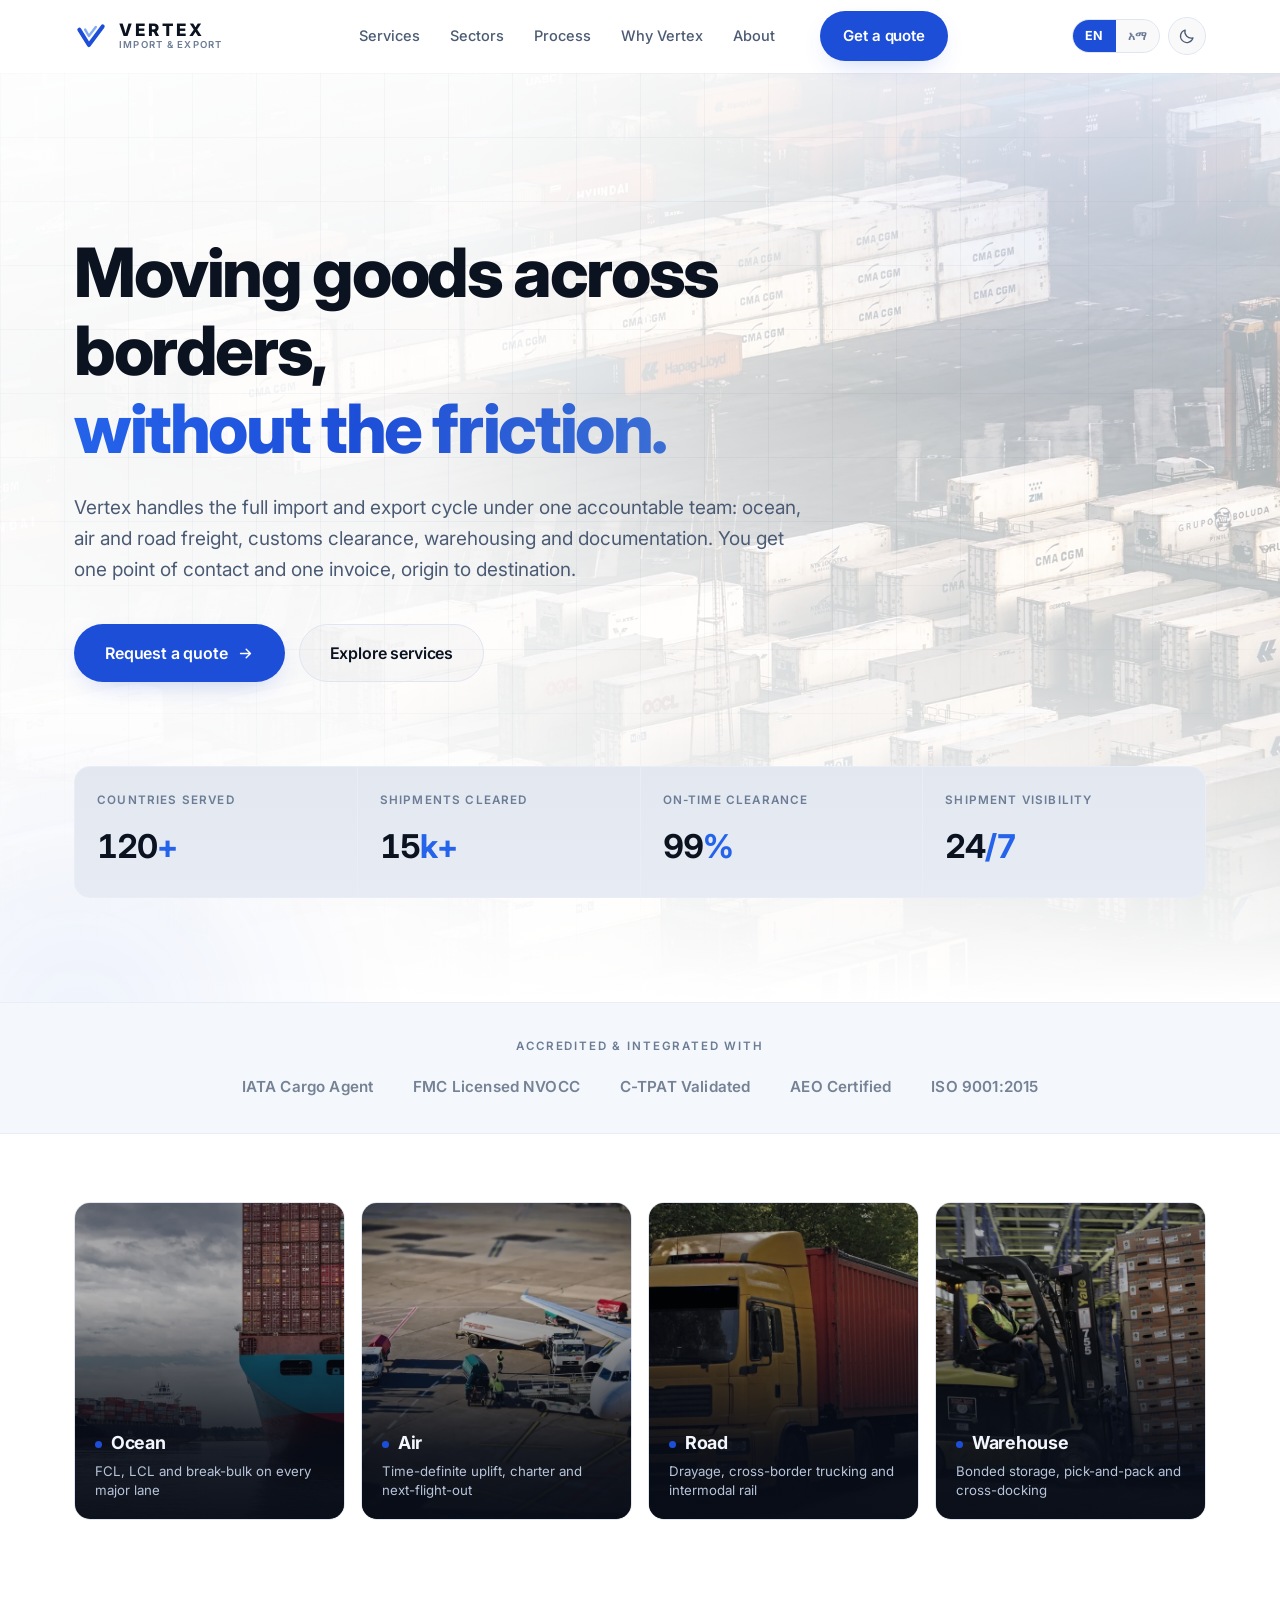
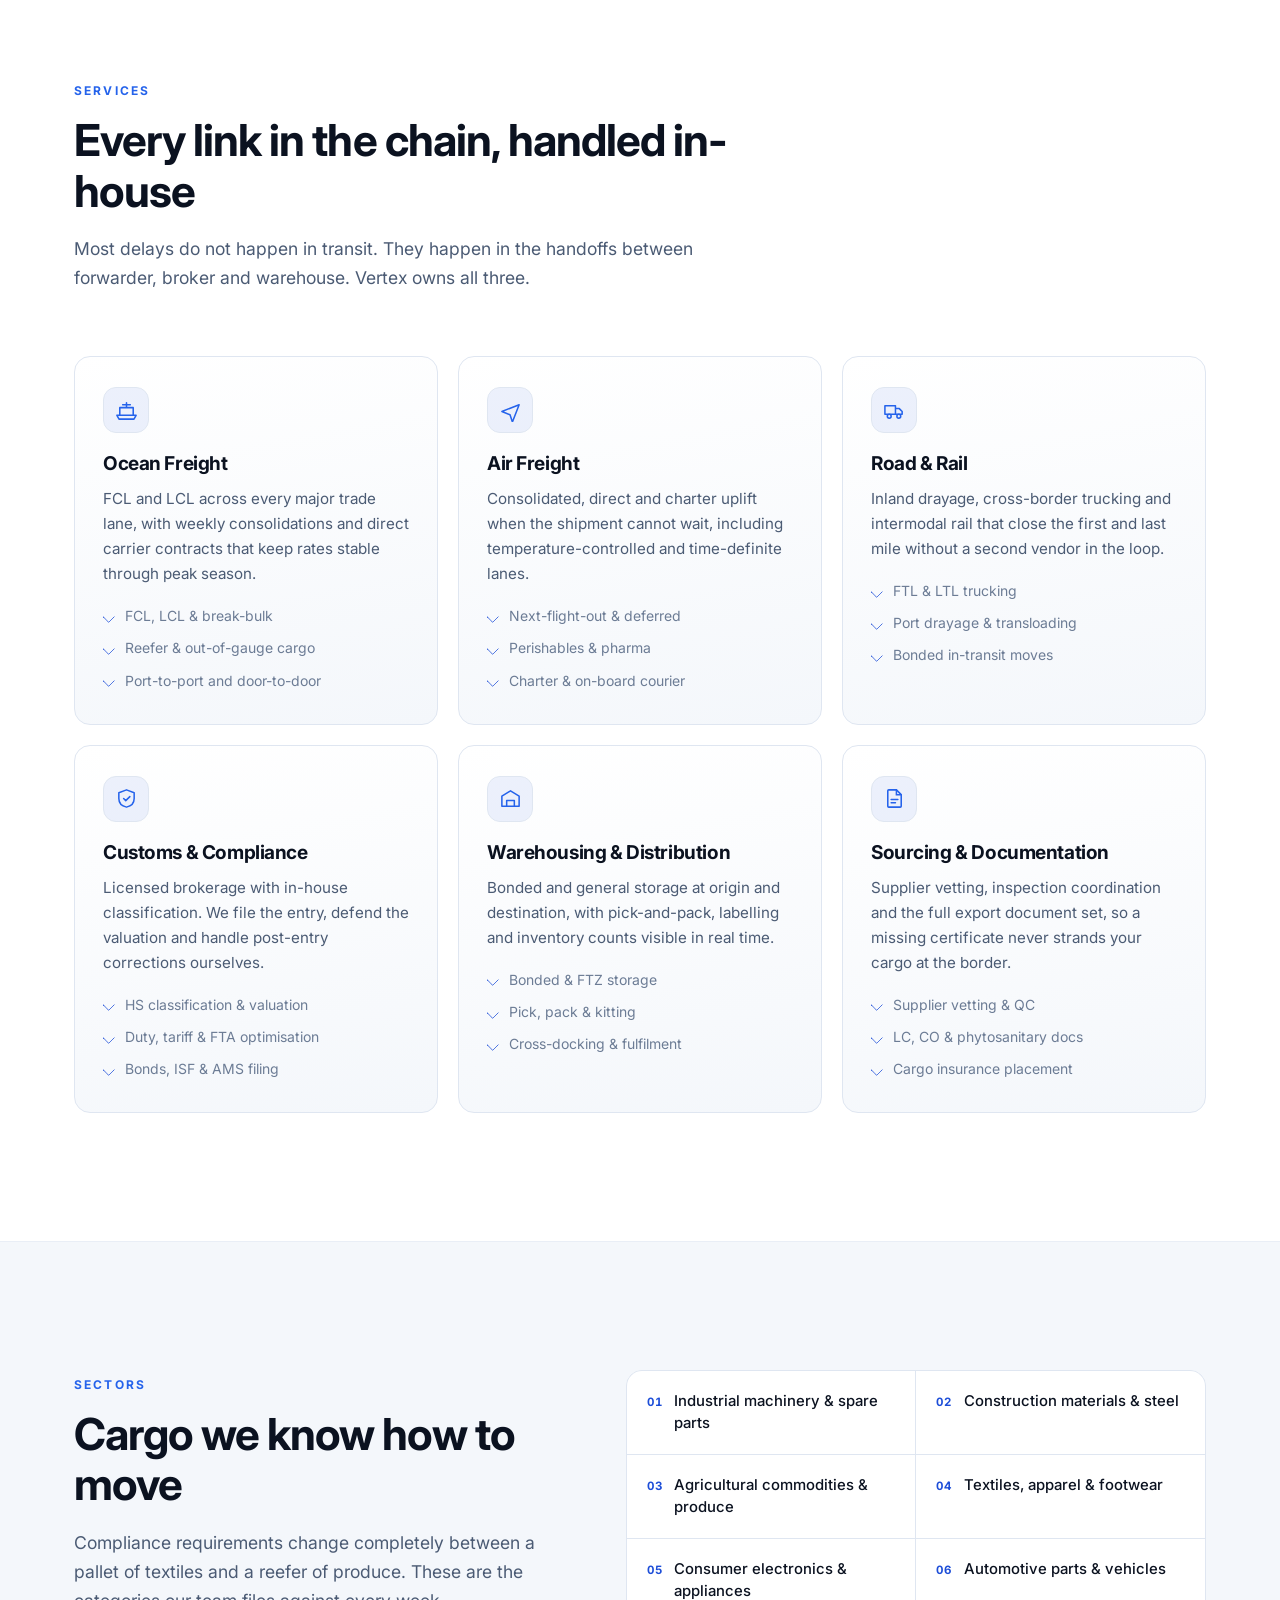
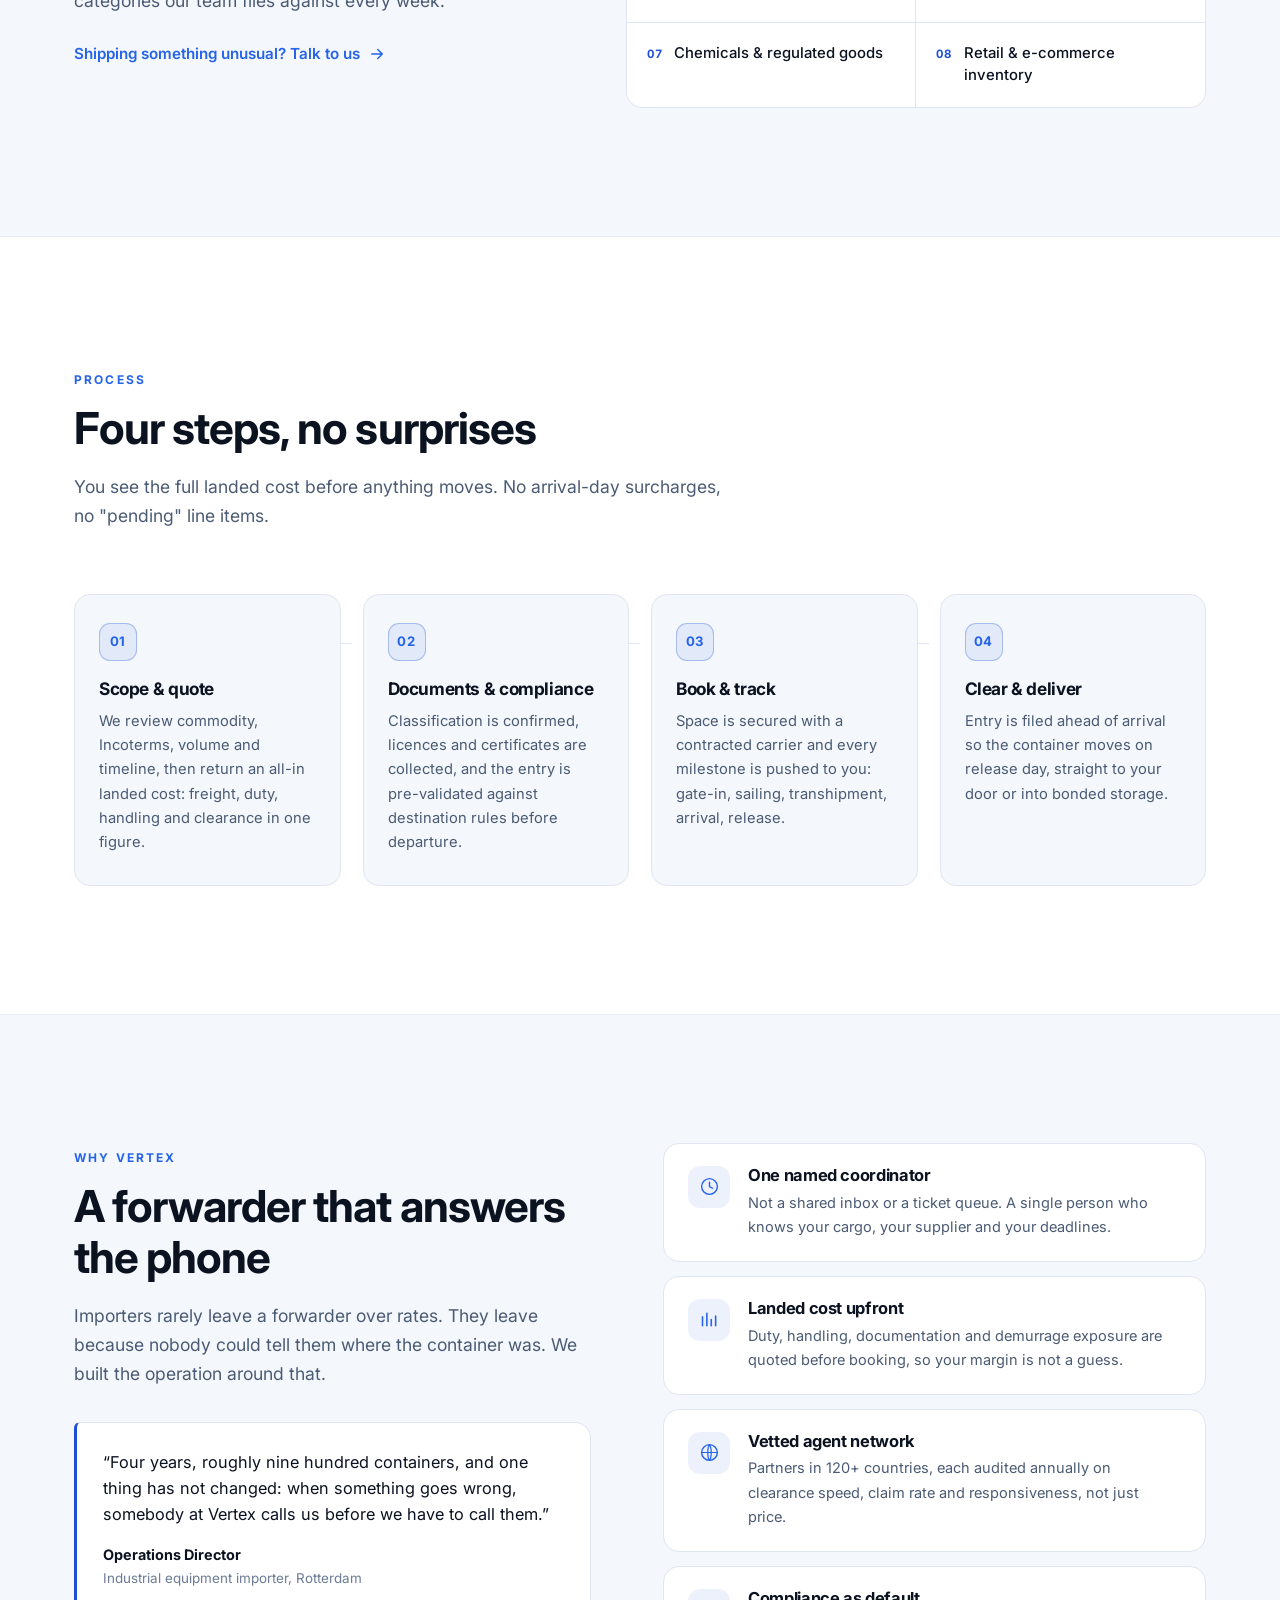
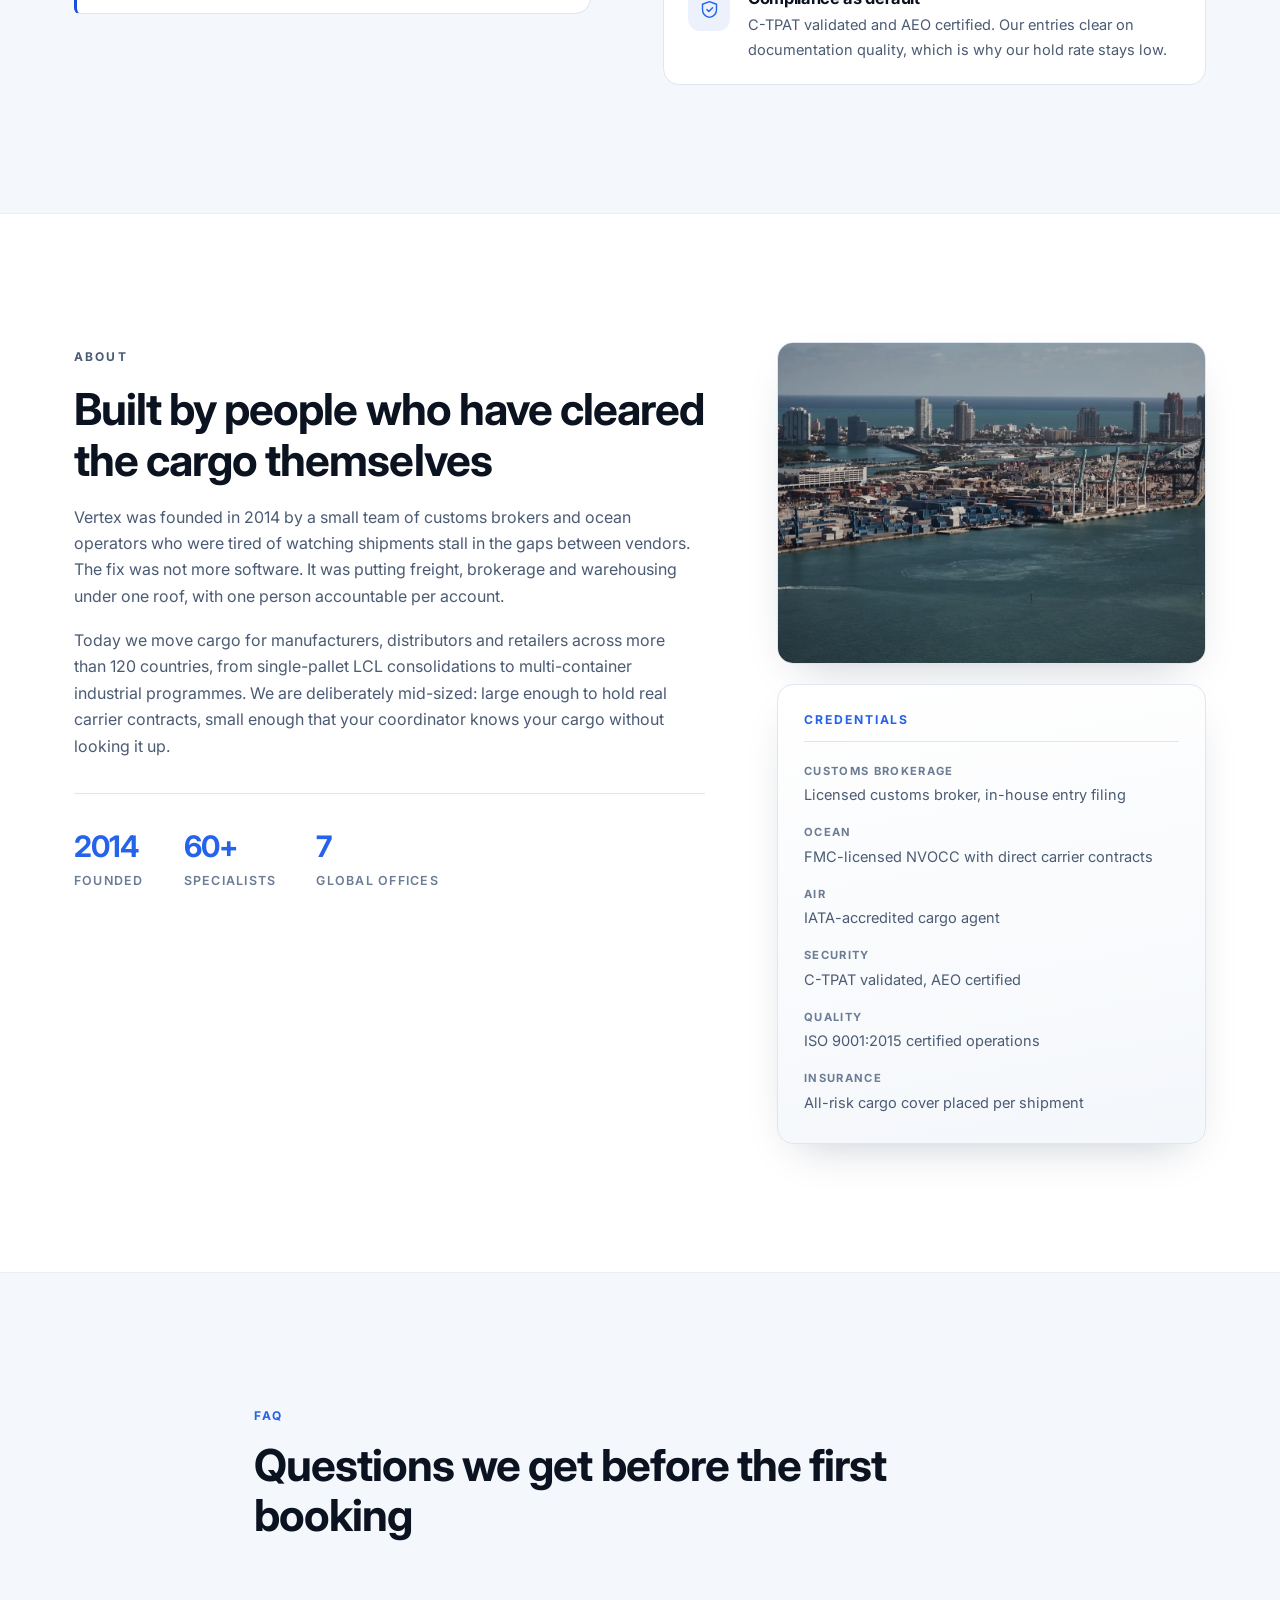
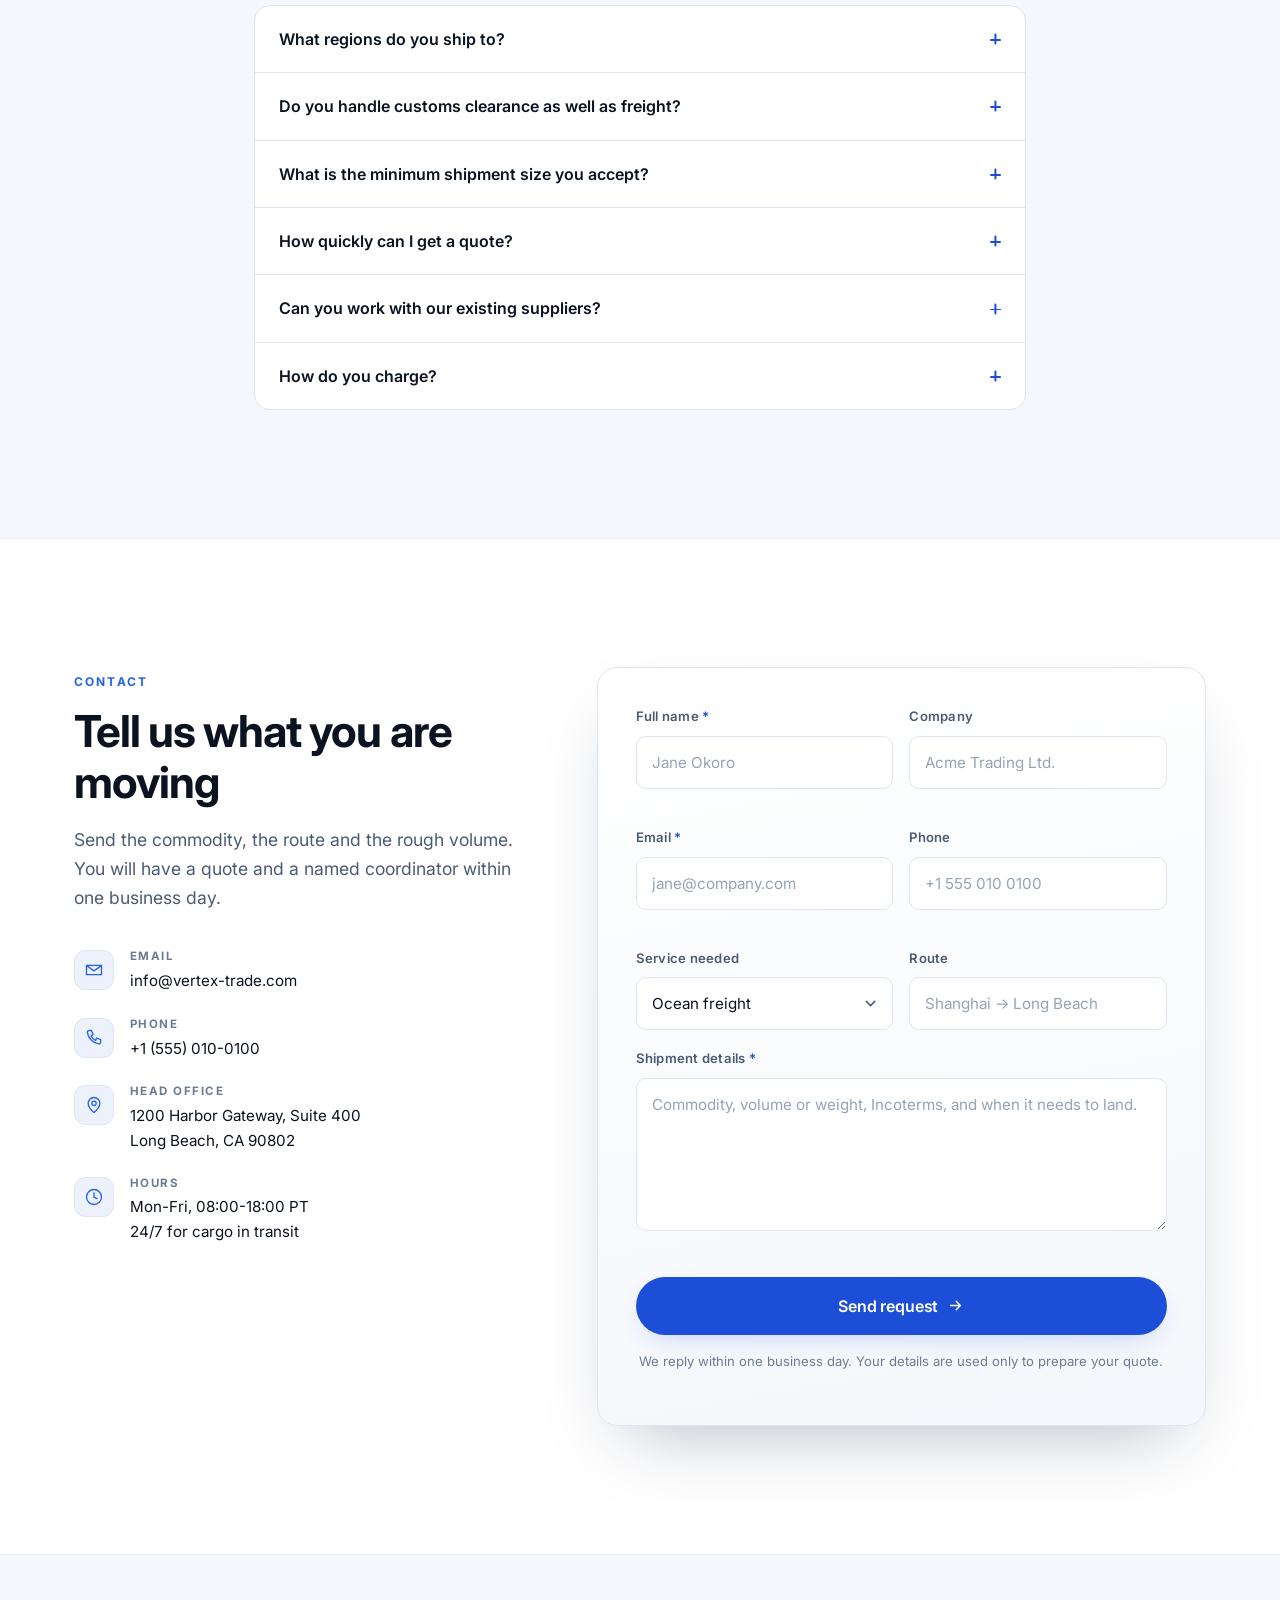
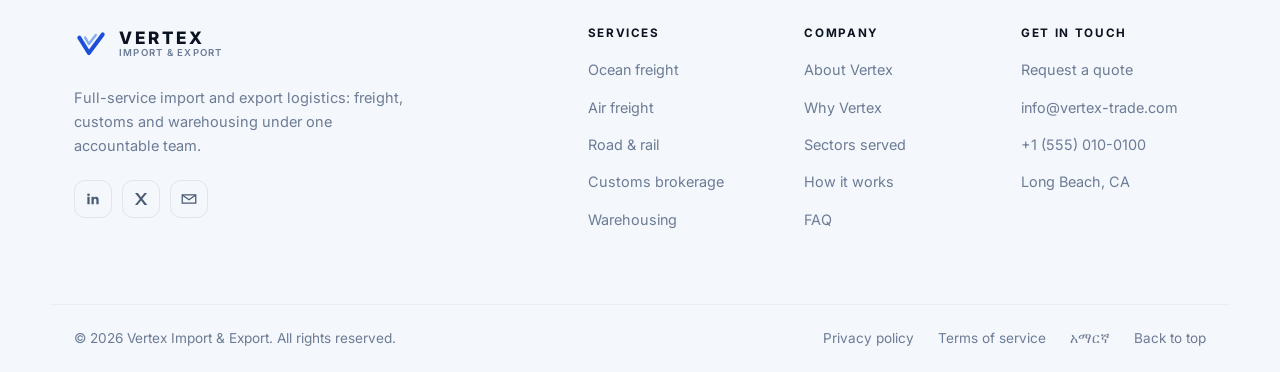
==== index.html @ 6eb00df9 "Vertex Import & Export: bilingual static marketing site Single-page site in English (/) and Amharic " ====
<!doctype html>
<html lang="en">
<head>
<meta charset="utf-8">
<meta name="viewport" content="width=device-width, initial-scale=1">

<title>Vertex Import &amp; Export | Global Freight Forwarding &amp; Customs Brokerage</title>
<meta name="description" content="Vertex is a full-service import and export company handling ocean, air and road freight, customs clearance, warehousing and trade documentation across 120+ countries.">
<meta name="keywords" content="import export company, freight forwarding, customs brokerage, ocean freight, air freight, logistics, supply chain, international shipping">
<meta name="author" content="Vertex Import &amp; Export">
<meta name="robots" content="index, follow">
<meta name="theme-color" content="#ffffff">
<link rel="canonical" href="https://www.vertex-trade.com/">
<link rel="alternate" hreflang="en" href="https://www.vertex-trade.com/">
<link rel="alternate" hreflang="am" href="https://www.vertex-trade.com/am/">
<link rel="alternate" hreflang="x-default" href="https://www.vertex-trade.com/">

<!-- Open Graph -->
<meta property="og:type" content="website">
<meta property="og:site_name" content="Vertex Import &amp; Export">
<meta property="og:title" content="Vertex Import &amp; Export | Global Freight Forwarding &amp; Customs Brokerage">
<meta property="og:description" content="Ocean, air and road freight, customs clearance, warehousing and trade documentation across 120+ countries. One partner, origin to destination.">
<meta property="og:url" content="https://www.vertex-trade.com/">
<meta property="og:image" content="https://www.vertex-trade.com/assets/og-image.jpg">
<meta property="og:image:alt" content="Vertex Import &amp; Export, global trade logistics">
<meta property="og:locale" content="en_US">

<!-- Twitter -->
<meta name="twitter:card" content="summary_large_image">
<meta name="twitter:title" content="Vertex Import &amp; Export | Global Freight Forwarding">
<meta name="twitter:description" content="Ocean, air and road freight, customs clearance, warehousing and trade documentation across 120+ countries.">
<meta name="twitter:image" content="https://www.vertex-trade.com/assets/og-image.jpg">

<link rel="icon" href="assets/favicon.svg" type="image/svg+xml">
<link rel="apple-touch-icon" href="assets/apple-touch-icon.png">
<link rel="mask-icon" href="assets/logo-mark.svg" color="#3b82f6">

<link rel="preconnect" href="https://fonts.googleapis.com">
<link rel="preconnect" href="https://fonts.gstatic.com" crossorigin>
<link href="https://fonts.googleapis.com/css2?family=Inter:wght@400;500;600;700;800&amp;display=swap" rel="stylesheet">
<link rel="stylesheet" href="styles.css">
<link rel="preload" as="image" href="assets/img/hero-port.webp" type="image/webp" fetchpriority="high">

<script type="application/ld+json">
{
  "@context": "https://schema.org",
  "@graph": [
    {
      "@type": "Organization",
      "@id": "https://www.vertex-trade.com/#organization",
      "name": "Vertex Import & Export",
      "alternateName": "Vertex",
      "url": "https://www.vertex-trade.com/",
      "logo": "https://www.vertex-trade.com/assets/logo.png",
      "description": "Full-service import and export company providing ocean, air and road freight forwarding, customs brokerage, warehousing and trade documentation.",
      "foundingDate": "2014",
      "email": "info@vertex-trade.com",
      "telephone": "+1-555-0100",
      "address": {
        "@type": "PostalAddress",
        "streetAddress": "1200 Harbor Gateway, Suite 400",
        "addressLocality": "Long Beach",
        "addressRegion": "CA",
        "postalCode": "90802",
        "addressCountry": "US"
      },
      "areaServed": { "@type": "Place", "name": "Worldwide" },
      "sameAs": [
        "https://www.linkedin.com/company/vertex-trade",
        "https://twitter.com/vertextrade"
      ]
    },
    {
      "@type": "WebSite",
      "@id": "https://www.vertex-trade.com/#website",
      "url": "https://www.vertex-trade.com/",
      "name": "Vertex Import & Export",
      "publisher": { "@id": "https://www.vertex-trade.com/#organization" },
      "inLanguage": "en-US"
    },
    {
      "@type": "Service",
      "serviceType": "Freight Forwarding and Customs Brokerage",
      "provider": { "@id": "https://www.vertex-trade.com/#organization" },
      "areaServed": { "@type": "Place", "name": "Worldwide" },
      "hasOfferCatalog": {
        "@type": "OfferCatalog",
        "name": "Vertex Logistics Services",
        "itemListElement": [
          { "@type": "Offer", "itemOffered": { "@type": "Service", "name": "Ocean Freight (FCL & LCL)" } },
          { "@type": "Offer", "itemOffered": { "@type": "Service", "name": "Air Freight" } },
          { "@type": "Offer", "itemOffered": { "@type": "Service", "name": "Road & Rail Transport" } },
          { "@type": "Offer", "itemOffered": { "@type": "Service", "name": "Customs Brokerage & Compliance" } },
          { "@type": "Offer", "itemOffered": { "@type": "Service", "name": "Warehousing & Distribution" } },
          { "@type": "Offer", "itemOffered": { "@type": "Service", "name": "Sourcing & Trade Documentation" } }
        ]
      }
    },
    {
      "@type": "FAQPage",
      "mainEntity": [
        {
          "@type": "Question",
          "name": "What regions does Vertex ship to?",
          "acceptedAnswer": { "@type": "Answer", "text": "Vertex moves cargo to and from more than 120 countries through a vetted network of carriers, agents and bonded facilities, with the heaviest lane density across Asia-Pacific, North America, Europe and East Africa." }
        },
        {
          "@type": "Question",
          "name": "Do you handle customs clearance as well as freight?",
          "acceptedAnswer": { "@type": "Answer", "text": "Yes. Vertex is a licensed customs broker. Classification, valuation, duty calculation, entry filing and post-entry corrections are handled in-house, so freight and clearance stay with one accountable team." }
        },
        {
          "@type": "Question",
          "name": "What is the minimum shipment size you accept?",
          "acceptedAnswer": { "@type": "Answer", "text": "There is no minimum. We consolidate LCL cargo from a single pallet and scale to multi-container programs and chartered air uplift." }
        },
        {
          "@type": "Question",
          "name": "How quickly can I get a freight quote?",
          "acceptedAnswer": { "@type": "Answer", "text": "Standard lane quotes are returned within one business day. Quotes requiring special handling, hazardous goods or project cargo typically take two to three business days." }
        }
      ]
    }
  ]
}
</script>
<script>
/* Runs before first paint so the saved theme never flashes.
   Light is the default; dark is opt-in. */
(function () {
  var d = document.documentElement;
  d.classList.add('js');
  try {
    var t = localStorage.getItem('vertex-theme');
    if (t === 'dark' || t === 'light') d.setAttribute('data-theme', t);
  } catch (e) {}
})();
</script>
</head>

<body>
<a class="skip-link" href="#main">Skip to content</a>

<!-- ============ HEADER ============ -->
<header class="site-header" id="siteHeader">
  <div class="container header-inner">
    <a class="brand" href="#hero" aria-label="Vertex Import and Export, back to top">
      <svg class="brand-mark" viewBox="0 0 64 64" aria-hidden="true" focusable="false">
        <path class="bm-outer" d="M10 20 L28 49 L54 14" fill="none" stroke-width="7.5" stroke-linecap="round" stroke-linejoin="round"/>
        <path class="bm-inner" d="M21 20 L28 32 L41 15" fill="none" stroke-width="4.6" stroke-linecap="round" stroke-linejoin="round"/>
      </svg>
      <span class="brand-text">
        <strong>VERTEX</strong>
        <em>Import &amp; Export</em>
      </span>
    </a>

    <nav class="nav" id="primaryNav" aria-label="Primary">
      <ul class="nav-list">
        <li><a href="#services">Services</a></li>
        <li><a href="#sectors">Sectors</a></li>
        <li><a href="#process">Process</a></li>
        <li><a href="#why">Why Vertex</a></li>
        <li><a href="#about">About</a></li>
      </ul>
      <a class="btn btn-primary nav-cta" href="#contact">Get a quote</a>
    </nav>

    <div class="head-tools">
      <div class="lang-switch" role="group" aria-label="Language">
        <a href="index.html" aria-current="true" hreflang="en" lang="en">EN</a>
        <a href="am/index.html" class="am" hreflang="am" lang="am">አማ</a>
      </div>

      <button class="theme-toggle" id="themeToggle" type="button"
              aria-label="Switch to dark theme" aria-pressed="false" title="Switch to dark theme"
              data-label-template="Switch to {theme} theme" data-dark="dark" data-light="light">
        <svg class="i-moon" viewBox="0 0 24 24" aria-hidden="true">
          <path d="M20 14.5A8.5 8.5 0 0 1 9.5 4a8.5 8.5 0 1 0 10.5 10.5Z"
                fill="none" stroke="currentColor" stroke-width="1.7" stroke-linejoin="round"/>
        </svg>
        <svg class="i-sun" viewBox="0 0 24 24" aria-hidden="true">
          <circle cx="12" cy="12" r="4.2" fill="none" stroke="currentColor" stroke-width="1.7"/>
          <path d="M12 2.6v2.2M12 19.2v2.2M21.4 12h-2.2M4.8 12H2.6M18.6 5.4 17 7M7 17l-1.6 1.6M18.6 18.6 17 17M7 7 5.4 5.4"
                fill="none" stroke="currentColor" stroke-width="1.7" stroke-linecap="round"/>
        </svg>
      </button>

      <button class="nav-toggle" id="navToggle" type="button"
              aria-label="Open menu" aria-expanded="false" aria-controls="primaryNav">
        <span></span><span></span><span></span>
      </button>
    </div>
  </div>
  <div class="scroll-progress" id="scrollProgress" aria-hidden="true"></div>
</header>

<main id="main">

  <!-- ============ HERO ============ -->
  <section class="hero" id="hero">
    <div class="hero-bg" aria-hidden="true">
      <picture class="hero-photo">
        <source type="image/webp"
                srcset="assets/img/hero-port-1200.webp 1200w, assets/img/hero-port.webp 2400w"
                sizes="100vw">
        <img src="assets/img/hero-port.jpg"
             srcset="assets/img/hero-port-1200.jpg 1200w, assets/img/hero-port.jpg 2400w"
             sizes="100vw" alt="" width="2400" height="1200"
             fetchpriority="high" decoding="async">
      </picture>
      <span class="hero-scrim"></span>
      <span class="orb orb-1"></span>
      <span class="orb orb-2"></span>
      <span class="grid-lines"></span>
    </div>

    <div class="container hero-inner">
      <h1 class="hero-title reveal">
        Moving goods across borders,<br>
        <span class="grad">without the friction.</span>
      </h1>

      <p class="hero-sub reveal">
        Vertex handles the full import and export cycle under one accountable team:
        ocean, air and road freight, customs clearance, warehousing and documentation.
        You get one point of contact and one invoice, origin to destination.
      </p>

      <div class="hero-actions reveal">
        <a class="btn btn-primary btn-lg" href="#contact">
          Request a quote
          <svg viewBox="0 0 24 24" aria-hidden="true" class="btn-icon"><path d="M5 12h13M13 6l6 6-6 6" fill="none" stroke="currentColor" stroke-width="2" stroke-linecap="round" stroke-linejoin="round"/></svg>
        </a>
        <a class="btn btn-ghost btn-lg" href="#services">Explore services</a>
      </div>

      <dl class="stats reveal">
        <div class="stat">
          <dt>Countries served</dt>
          <dd><span class="counter" data-to="120">0</span><span class="unit">+</span></dd>
        </div>
        <div class="stat">
          <dt>Shipments cleared</dt>
          <dd><span class="counter" data-to="15">0</span><span class="unit">k+</span></dd>
        </div>
        <div class="stat">
          <dt>On-time clearance</dt>
          <dd><span class="counter" data-to="99">0</span><span class="unit">%</span></dd>
        </div>
        <div class="stat">
          <dt>Shipment visibility</dt>
          <dd><span class="counter" data-to="24">0</span><span class="unit">/7</span></dd>
        </div>
      </dl>
    </div>
  </section>

  <!-- ============ LOGO / TRUST STRIP ============ -->
  <section class="trust" aria-label="Partners and accreditations">
    <div class="container">
      <p class="trust-label reveal">Accredited &amp; integrated with</p>
      <ul class="trust-list reveal">
        <li>IATA Cargo Agent</li>
        <li>FMC Licensed NVOCC</li>
        <li>C-TPAT Validated</li>
        <li>AEO Certified</li>
        <li>ISO 9001:2015</li>
      </ul>
    </div>
  </section>

  <!-- ============ MODE BAND ============ -->
  <section class="modes" aria-label="How Vertex moves cargo">
    <div class="container">
      <ul class="mode-grid">
        <li class="mode reveal">
          <picture>
            <source type="image/webp" srcset="assets/img/mode-ocean.webp">
            <img src="assets/img/mode-ocean.jpg" width="900" height="680" loading="lazy" decoding="async"
                 alt="A loaded container ship approaching a port terminal">
          </picture>
          <div class="mode-body">
            <p class="mode-label">Ocean</p>
            <p class="mode-note">FCL, LCL and break-bulk on every major lane</p>
          </div>
        </li>
        <li class="mode reveal">
          <picture>
            <source type="image/webp" srcset="assets/img/mode-air.webp">
            <img src="assets/img/mode-air.jpg" width="900" height="680" loading="lazy" decoding="async"
                 alt="Ground crew loading freight onto an aircraft on the apron">
          </picture>
          <div class="mode-body">
            <p class="mode-label">Air</p>
            <p class="mode-note">Time-definite uplift, charter and next-flight-out</p>
          </div>
        </li>
        <li class="mode reveal">
          <picture>
            <source type="image/webp" srcset="assets/img/mode-road.webp">
            <img src="assets/img/mode-road.jpg" width="900" height="680" loading="lazy" decoding="async"
                 alt="A haulage truck pulling a container trailer on the road">
          </picture>
          <div class="mode-body">
            <p class="mode-label">Road</p>
            <p class="mode-note">Drayage, cross-border trucking and intermodal rail</p>
          </div>
        </li>
        <li class="mode reveal">
          <picture>
            <source type="image/webp" srcset="assets/img/mode-warehouse.webp">
            <img src="assets/img/mode-warehouse.jpg" width="900" height="680" loading="lazy" decoding="async"
                 alt="A forklift moving palletised goods inside a distribution warehouse">
          </picture>
          <div class="mode-body">
            <p class="mode-label">Warehouse</p>
            <p class="mode-note">Bonded storage, pick-and-pack and cross-docking</p>
          </div>
        </li>
      </ul>
    </div>
  </section>

  <!-- ============ SERVICES ============ -->
  <section class="section" id="services">
    <div class="container">
      <header class="section-head reveal">
        <p class="section-tag">Services</p>
        <h2 class="section-title">Every link in the chain, handled in-house</h2>
        <p class="section-lead">
          Most delays do not happen in transit. They happen in the handoffs between
          forwarder, broker and warehouse. Vertex owns all three.
        </p>
      </header>

      <div class="cards">
        <article class="card reveal">
          <span class="card-icon" aria-hidden="true">
            <svg viewBox="0 0 24 24"><path d="M2 17h20l-2.2 4H4.2L2 17Z" fill="none" stroke="currentColor" stroke-width="1.6" stroke-linejoin="round"/><path d="M5 17V9h14v8M12 9V4M8 6h8" fill="none" stroke="currentColor" stroke-width="1.6" stroke-linecap="round" stroke-linejoin="round"/></svg>
          </span>
          <h3>Ocean Freight</h3>
          <p>
            FCL and LCL across every major trade lane, with weekly consolidations
            and direct carrier contracts that keep rates stable through peak season.
          </p>
          <ul class="card-list">
            <li>FCL, LCL &amp; break-bulk</li>
            <li>Reefer &amp; out-of-gauge cargo</li>
            <li>Port-to-port and door-to-door</li>
          </ul>
        </article>

        <article class="card reveal">
          <span class="card-icon" aria-hidden="true">
            <svg viewBox="0 0 24 24"><path d="M3 13l18-7-7 18-2.5-7.5L3 13Z" fill="none" stroke="currentColor" stroke-width="1.6" stroke-linecap="round" stroke-linejoin="round"/></svg>
          </span>
          <h3>Air Freight</h3>
          <p>
            Consolidated, direct and charter uplift when the shipment cannot wait,
            including temperature-controlled and time-definite lanes.
          </p>
          <ul class="card-list">
            <li>Next-flight-out &amp; deferred</li>
            <li>Perishables &amp; pharma</li>
            <li>Charter &amp; on-board courier</li>
          </ul>
        </article>

        <article class="card reveal">
          <span class="card-icon" aria-hidden="true">
            <svg viewBox="0 0 24 24"><path d="M2 16V7h11v9M13 10h4l3 3v3M2 16h18" fill="none" stroke="currentColor" stroke-width="1.6" stroke-linecap="round" stroke-linejoin="round"/><circle cx="6.5" cy="18" r="2" fill="none" stroke="currentColor" stroke-width="1.6"/><circle cx="16.5" cy="18" r="2" fill="none" stroke="currentColor" stroke-width="1.6"/></svg>
          </span>
          <h3>Road &amp; Rail</h3>
          <p>
            Inland drayage, cross-border trucking and intermodal rail that close the
            first and last mile without a second vendor in the loop.
          </p>
          <ul class="card-list">
            <li>FTL &amp; LTL trucking</li>
            <li>Port drayage &amp; transloading</li>
            <li>Bonded in-transit moves</li>
          </ul>
        </article>

        <article class="card reveal">
          <span class="card-icon" aria-hidden="true">
            <svg viewBox="0 0 24 24"><path d="M12 3l8 3v6c0 5-3.4 8-8 9-4.6-1-8-4-8-9V6l8-3Z" fill="none" stroke="currentColor" stroke-width="1.6" stroke-linejoin="round"/><path d="M9 12l2.2 2.2L15.5 10" fill="none" stroke="currentColor" stroke-width="1.6" stroke-linecap="round" stroke-linejoin="round"/></svg>
          </span>
          <h3>Customs &amp; Compliance</h3>
          <p>
            Licensed brokerage with in-house classification. We file the entry, defend
            the valuation and handle post-entry corrections ourselves.
          </p>
          <ul class="card-list">
            <li>HS classification &amp; valuation</li>
            <li>Duty, tariff &amp; FTA optimisation</li>
            <li>Bonds, ISF &amp; AMS filing</li>
          </ul>
        </article>

        <article class="card reveal">
          <span class="card-icon" aria-hidden="true">
            <svg viewBox="0 0 24 24"><path d="M3 9.5 12 4l9 5.5V20H3V9.5Z" fill="none" stroke="currentColor" stroke-width="1.6" stroke-linejoin="round"/><path d="M8 20v-6h8v6M8 14h8" fill="none" stroke="currentColor" stroke-width="1.6" stroke-linecap="round" stroke-linejoin="round"/></svg>
          </span>
          <h3>Warehousing &amp; Distribution</h3>
          <p>
            Bonded and general storage at origin and destination, with pick-and-pack,
            labelling and inventory counts visible in real time.
          </p>
          <ul class="card-list">
            <li>Bonded &amp; FTZ storage</li>
            <li>Pick, pack &amp; kitting</li>
            <li>Cross-docking &amp; fulfilment</li>
          </ul>
        </article>

        <article class="card reveal">
          <span class="card-icon" aria-hidden="true">
            <svg viewBox="0 0 24 24"><path d="M14 3H6a1 1 0 0 0-1 1v16a1 1 0 0 0 1 1h12a1 1 0 0 0 1-1V8l-5-5Z" fill="none" stroke="currentColor" stroke-width="1.6" stroke-linejoin="round"/><path d="M14 3v5h5M8.5 13h7M8.5 16.5h4.5" fill="none" stroke="currentColor" stroke-width="1.6" stroke-linecap="round"/></svg>
          </span>
          <h3>Sourcing &amp; Documentation</h3>
          <p>
            Supplier vetting, inspection coordination and the full export document
            set, so a missing certificate never strands your cargo at the border.
          </p>
          <ul class="card-list">
            <li>Supplier vetting &amp; QC</li>
            <li>LC, CO &amp; phytosanitary docs</li>
            <li>Cargo insurance placement</li>
          </ul>
        </article>
      </div>
    </div>
  </section>

  <!-- ============ SECTORS ============ -->
  <section class="section section-alt" id="sectors">
    <div class="container sectors-grid">
      <div class="sectors-copy reveal">
        <p class="section-tag">Sectors</p>
        <h2 class="section-title">Cargo we know how to move</h2>
        <p class="section-lead">
          Compliance requirements change completely between a pallet of textiles and a
          reefer of produce. These are the categories our team files against every week.
        </p>
        <a class="link-arrow" href="#contact">
          Shipping something unusual? Talk to us
          <svg viewBox="0 0 24 24" aria-hidden="true"><path d="M5 12h13M13 6l6 6-6 6" fill="none" stroke="currentColor" stroke-width="2" stroke-linecap="round" stroke-linejoin="round"/></svg>
        </a>
      </div>

      <ul class="sector-list reveal">
        <li><span>01</span>Industrial machinery &amp; spare parts</li>
        <li><span>02</span>Construction materials &amp; steel</li>
        <li><span>03</span>Agricultural commodities &amp; produce</li>
        <li><span>04</span>Textiles, apparel &amp; footwear</li>
        <li><span>05</span>Consumer electronics &amp; appliances</li>
        <li><span>06</span>Automotive parts &amp; vehicles</li>
        <li><span>07</span>Chemicals &amp; regulated goods</li>
        <li><span>08</span>Retail &amp; e-commerce inventory</li>
      </ul>
    </div>
  </section>

  <!-- ============ PROCESS ============ -->
  <section class="section" id="process">
    <div class="container">
      <header class="section-head reveal">
        <p class="section-tag">Process</p>
        <h2 class="section-title">Four steps, no surprises</h2>
        <p class="section-lead">
          You see the full landed cost before anything moves. No arrival-day
          surcharges, no "pending" line items.
        </p>
      </header>

      <ol class="steps">
        <li class="step reveal">
          <span class="step-num">01</span>
          <h3>Scope &amp; quote</h3>
          <p>
            We review commodity, Incoterms, volume and timeline, then return an
            all-in landed cost: freight, duty, handling and clearance in one figure.
          </p>
        </li>
        <li class="step reveal">
          <span class="step-num">02</span>
          <h3>Documents &amp; compliance</h3>
          <p>
            Classification is confirmed, licences and certificates are collected, and
            the entry is pre-validated against destination rules before departure.
          </p>
        </li>
        <li class="step reveal">
          <span class="step-num">03</span>
          <h3>Book &amp; track</h3>
          <p>
            Space is secured with a contracted carrier and every milestone is pushed
            to you: gate-in, sailing, transhipment, arrival, release.
          </p>
        </li>
        <li class="step reveal">
          <span class="step-num">04</span>
          <h3>Clear &amp; deliver</h3>
          <p>
            Entry is filed ahead of arrival so the container moves on release day,
            straight to your door or into bonded storage.
          </p>
        </li>
      </ol>
    </div>
  </section>

  <!-- ============ WHY VERTEX ============ -->
  <section class="section section-alt" id="why">
    <div class="container why-grid">
      <div class="why-copy reveal">
        <p class="section-tag">Why Vertex</p>
        <h2 class="section-title">A forwarder that answers the phone</h2>
        <p class="section-lead">
          Importers rarely leave a forwarder over rates. They leave because nobody
          could tell them where the container was. We built the operation around that.
        </p>
        <div class="why-quote">
          <blockquote>
            &ldquo;Four years, roughly nine hundred containers, and one thing has not
            changed: when something goes wrong, somebody at Vertex calls us before we
            have to call them.&rdquo;
          </blockquote>
          <cite>
            <strong>Operations Director</strong>
            <span>Industrial equipment importer, Rotterdam</span>
          </cite>
        </div>
      </div>

      <ul class="why-list reveal">
        <li>
          <span class="why-icon" aria-hidden="true">
            <svg viewBox="0 0 24 24"><circle cx="12" cy="12" r="9" fill="none" stroke="currentColor" stroke-width="1.6"/><path d="M12 7v5l3.5 2" fill="none" stroke="currentColor" stroke-width="1.6" stroke-linecap="round"/></svg>
          </span>
          <div>
            <h3>One named coordinator</h3>
            <p>Not a shared inbox or a ticket queue. A single person who knows your cargo, your supplier and your deadlines.</p>
          </div>
        </li>
        <li>
          <span class="why-icon" aria-hidden="true">
            <svg viewBox="0 0 24 24"><path d="M4 19V9m5 10V5m5 14v-7m5 7V8" fill="none" stroke="currentColor" stroke-width="1.8" stroke-linecap="round"/></svg>
          </span>
          <div>
            <h3>Landed cost upfront</h3>
            <p>Duty, handling, documentation and demurrage exposure are quoted before booking, so your margin is not a guess.</p>
          </div>
        </li>
        <li>
          <span class="why-icon" aria-hidden="true">
            <svg viewBox="0 0 24 24"><circle cx="12" cy="12" r="9" fill="none" stroke="currentColor" stroke-width="1.6"/><path d="M3 12h18M12 3c2.6 3 2.6 15 0 18M12 3c-2.6 3-2.6 15 0 18" fill="none" stroke="currentColor" stroke-width="1.4"/></svg>
          </span>
          <div>
            <h3>Vetted agent network</h3>
            <p>Partners in 120+ countries, each audited annually on clearance speed, claim rate and responsiveness, not just price.</p>
          </div>
        </li>
        <li>
          <span class="why-icon" aria-hidden="true">
            <svg viewBox="0 0 24 24"><path d="M12 3l8 3v6c0 5-3.4 8-8 9-4.6-1-8-4-8-9V6l8-3Z" fill="none" stroke="currentColor" stroke-width="1.6" stroke-linejoin="round"/><path d="M9 12l2.2 2.2L15.5 10" fill="none" stroke="currentColor" stroke-width="1.6" stroke-linecap="round" stroke-linejoin="round"/></svg>
          </span>
          <div>
            <h3>Compliance as default</h3>
            <p>C-TPAT validated and AEO certified. Our entries clear on documentation quality, which is why our hold rate stays low.</p>
          </div>
        </li>
      </ul>
    </div>
  </section>

  <!-- ============ ABOUT ============ -->
  <section class="section" id="about">
    <div class="container about-grid">
      <div class="about-copy reveal">
        <p class="section-tag">About</p>
        <h2 class="section-title">Built by people who have cleared the cargo themselves</h2>
        <p>
          Vertex was founded in 2014 by a small team of customs brokers and ocean
          operators who were tired of watching shipments stall in the gaps between
          vendors. The fix was not more software. It was putting freight, brokerage
          and warehousing under one roof, with one person accountable per account.
        </p>
        <p>
          Today we move cargo for manufacturers, distributors and retailers across
          more than 120 countries, from single-pallet LCL consolidations to
          multi-container industrial programmes. We are deliberately mid-sized: large
          enough to hold real carrier contracts, small enough that your coordinator
          knows your cargo without looking it up.
        </p>

        <div class="about-pillars">
          <div><strong>2014</strong><span>Founded</span></div>
          <div><strong>60+</strong><span>Specialists</span></div>
          <div><strong>7</strong><span>Global offices</span></div>
        </div>
      </div>

      <aside class="about-side reveal">
        <figure class="about-figure">
          <picture>
            <source type="image/webp" srcset="assets/img/about-port.webp">
            <img src="assets/img/about-port.jpg" width="1100" height="820" loading="lazy" decoding="async"
                 alt="Aerial view of a working container port and its terminal cranes">
          </picture>
        </figure>

        <div class="about-panel">
        <h3>Credentials</h3>
        <ul>
          <li><span>Customs brokerage</span>Licensed customs broker, in-house entry filing</li>
          <li><span>Ocean</span>FMC-licensed NVOCC with direct carrier contracts</li>
          <li><span>Air</span>IATA-accredited cargo agent</li>
          <li><span>Security</span>C-TPAT validated, AEO certified</li>
          <li><span>Quality</span>ISO 9001:2015 certified operations</li>
          <li><span>Insurance</span>All-risk cargo cover placed per shipment</li>
        </ul>
        </div>
      </aside>
    </div>
  </section>

  <!-- ============ FAQ ============ -->
  <section class="section section-alt" id="faq">
    <div class="container narrow">
      <header class="section-head reveal">
        <p class="section-tag">FAQ</p>
        <h2 class="section-title">Questions we get before the first booking</h2>
      </header>

      <div class="faq reveal">
        <details>
          <summary>What regions do you ship to?<span class="chev" aria-hidden="true"></span></summary>
          <p>More than 120 countries through a vetted network of carriers, agents and bonded facilities. Lane density is heaviest across Asia-Pacific, North America, Europe and East Africa.</p>
        </details>
        <details>
          <summary>Do you handle customs clearance as well as freight?<span class="chev" aria-hidden="true"></span></summary>
          <p>Yes. We are a licensed customs broker. Classification, valuation, duty calculation, entry filing and post-entry corrections are all handled in-house, so freight and clearance never sit with two different companies pointing at each other.</p>
        </details>
        <details>
          <summary>What is the minimum shipment size you accept?<span class="chev" aria-hidden="true"></span></summary>
          <p>There is no minimum. We consolidate LCL cargo from a single pallet and scale up to multi-container programmes and chartered air uplift.</p>
        </details>
        <details>
          <summary>How quickly can I get a quote?<span class="chev" aria-hidden="true"></span></summary>
          <p>Standard lane quotes come back within one business day. Special handling, hazardous goods or project cargo usually takes two to three business days because we price those against a live carrier response.</p>
        </details>
        <details>
          <summary>Can you work with our existing suppliers?<span class="chev" aria-hidden="true"></span></summary>
          <p>Of course. We will onboard your suppliers, audit their export documentation and coordinate pickups directly with them. If you would rather we source, we can do that too.</p>
        </details>
        <details>
          <summary>How do you charge?<span class="chev" aria-hidden="true"></span></summary>
          <p>One all-in landed cost per shipment, or a contracted rate card for recurring volume. Duty and government fees are passed through at cost with documentation attached.</p>
        </details>
      </div>
    </div>
  </section>

  <!-- ============ CONTACT ============ -->
  <section class="section" id="contact">
    <div class="container contact-grid">
      <div class="contact-copy reveal">
        <p class="section-tag">Contact</p>
        <h2 class="section-title">Tell us what you are moving</h2>
        <p class="section-lead">
          Send the commodity, the route and the rough volume. You will have a quote
          and a named coordinator within one business day.
        </p>

        <ul class="contact-details">
          <li>
            <span class="contact-icon" aria-hidden="true">
              <svg viewBox="0 0 24 24"><path d="M3 6.5h18v11H3z" fill="none" stroke="currentColor" stroke-width="1.6"/><path d="m3.5 7 8.5 6 8.5-6" fill="none" stroke="currentColor" stroke-width="1.6" stroke-linecap="round"/></svg>
            </span>
            <div>
              <h3>Email</h3>
              <a href="mailto:info@vertex-trade.com">info@vertex-trade.com</a>
            </div>
          </li>
          <li>
            <span class="contact-icon" aria-hidden="true">
              <svg viewBox="0 0 24 24"><path d="M6 3h3l2 5-2.5 1.5a11 11 0 0 0 5.5 5.5L15 12l5 2v3a2 2 0 0 1-2.2 2A16 16 0 0 1 4 5.2 2 2 0 0 1 6 3Z" fill="none" stroke="currentColor" stroke-width="1.6" stroke-linejoin="round"/></svg>
            </span>
            <div>
              <h3>Phone</h3>
              <a href="tel:+15550100">+1 (555) 010-0100</a>
            </div>
          </li>
          <li>
            <span class="contact-icon" aria-hidden="true">
              <svg viewBox="0 0 24 24"><path d="M12 21s7-5.6 7-11a7 7 0 1 0-14 0c0 5.4 7 11 7 11Z" fill="none" stroke="currentColor" stroke-width="1.6" stroke-linejoin="round"/><circle cx="12" cy="10" r="2.6" fill="none" stroke="currentColor" stroke-width="1.6"/></svg>
            </span>
            <div>
              <h3>Head office</h3>
              <p>1200 Harbor Gateway, Suite 400<br>Long Beach, CA 90802</p>
            </div>
          </li>
          <li>
            <span class="contact-icon" aria-hidden="true">
              <svg viewBox="0 0 24 24"><circle cx="12" cy="12" r="9" fill="none" stroke="currentColor" stroke-width="1.6"/><path d="M12 7v5l3.5 2" fill="none" stroke="currentColor" stroke-width="1.6" stroke-linecap="round"/></svg>
            </span>
            <div>
              <h3>Hours</h3>
              <p>Mon-Fri, 08:00-18:00 PT<br>24/7 for cargo in transit</p>
            </div>
          </li>
        </ul>
      </div>

      <form class="contact-form reveal" id="quoteForm" novalidate>
        <div class="field-row">
          <div class="field">
            <label for="name">Full name <span aria-hidden="true">*</span></label>
            <input type="text" id="name" name="name" autocomplete="name" required placeholder="Jane Okoro">
            <small class="error" data-error-for="name"></small>
          </div>
          <div class="field">
            <label for="company">Company</label>
            <input type="text" id="company" name="company" autocomplete="organization" placeholder="Acme Trading Ltd.">
          </div>
        </div>

        <div class="field-row">
          <div class="field">
            <label for="email">Email <span aria-hidden="true">*</span></label>
            <input type="email" id="email" name="email" autocomplete="email" required placeholder="jane@company.com">
            <small class="error" data-error-for="email"></small>
          </div>
          <div class="field">
            <label for="phone">Phone</label>
            <input type="tel" id="phone" name="phone" autocomplete="tel" placeholder="+1 555 010 0100">
          </div>
        </div>

        <div class="field-row">
          <div class="field">
            <label for="service">Service needed</label>
            <select id="service" name="service">
              <option>Ocean freight</option>
              <option>Air freight</option>
              <option>Road &amp; rail</option>
              <option>Customs brokerage</option>
              <option>Warehousing &amp; distribution</option>
              <option>Sourcing &amp; documentation</option>
              <option>Not sure yet</option>
            </select>
          </div>
          <div class="field">
            <label for="route">Route</label>
            <input type="text" id="route" name="route" placeholder="Shanghai &rarr; Long Beach">
          </div>
        </div>

        <div class="field">
          <label for="message">Shipment details <span aria-hidden="true">*</span></label>
          <textarea id="message" name="message" rows="5" required
            placeholder="Commodity, volume or weight, Incoterms, and when it needs to land."></textarea>
          <small class="error" data-error-for="message"></small>
        </div>

        <!-- simple honeypot: bots fill this, humans never see it -->
        <div class="hp" aria-hidden="true">
          <label for="website">Website</label>
          <input type="text" id="website" name="website" tabindex="-1" autocomplete="off">
        </div>

        <button class="btn btn-primary btn-lg btn-block" type="submit">
          Send request
          <svg viewBox="0 0 24 24" aria-hidden="true" class="btn-icon"><path d="M5 12h13M13 6l6 6-6 6" fill="none" stroke="currentColor" stroke-width="2" stroke-linecap="round" stroke-linejoin="round"/></svg>
        </button>

        <p class="form-note">
          We reply within one business day. Your details are used only to prepare
          your quote.
        </p>
        <p class="form-status" id="formStatus" role="status" aria-live="polite"></p>
      </form>
    </div>
  </section>

</main>

<!-- ============ FOOTER ============ -->
<footer class="site-footer">
  <div class="container footer-top">
    <div class="footer-brand">
      <a class="brand" href="#hero" aria-label="Vertex Import and Export, back to top">
        <svg class="brand-mark" viewBox="0 0 64 64" aria-hidden="true" focusable="false">
        <path class="bm-outer" d="M10 20 L28 49 L54 14" fill="none" stroke-width="7.5" stroke-linecap="round" stroke-linejoin="round"/>
        <path class="bm-inner" d="M21 20 L28 32 L41 15" fill="none" stroke-width="4.6" stroke-linecap="round" stroke-linejoin="round"/>
      </svg>
        <span class="brand-text">
          <strong>VERTEX</strong>
          <em>Import &amp; Export</em>
        </span>
      </a>
      <p>
        Full-service import and export logistics: freight, customs and warehousing
        under one accountable team.
      </p>
      <ul class="social">
        <li><a href="#" aria-label="Vertex on LinkedIn">
          <svg viewBox="0 0 24 24" aria-hidden="true"><path d="M4.5 9h3v10h-3zM6 4.5a1.8 1.8 0 1 1 0 3.6 1.8 1.8 0 0 1 0-3.6ZM10 9h3v1.5A3.3 3.3 0 0 1 16 9c2.4 0 3.5 1.5 3.5 4.3V19h-3v-5.1c0-1.4-.5-2.2-1.7-2.2-1.1 0-1.8.8-1.8 2.2V19h-3z" fill="currentColor"/></svg>
        </a></li>
        <li><a href="#" aria-label="Vertex on X">
          <svg viewBox="0 0 24 24" aria-hidden="true"><path d="M4 4h3.8l4.2 5.6L16.6 4H20l-6.2 7.8L20.4 20h-3.8l-4.4-5.9L7.2 20H4l6.4-8z" fill="currentColor"/></svg>
        </a></li>
        <li><a href="mailto:info@vertex-trade.com" aria-label="Email Vertex">
          <svg viewBox="0 0 24 24" aria-hidden="true"><path d="M3 6.5h18v11H3z" fill="none" stroke="currentColor" stroke-width="1.7"/><path d="m3.5 7 8.5 6 8.5-6" fill="none" stroke="currentColor" stroke-width="1.7" stroke-linecap="round"/></svg>
        </a></li>
      </ul>
    </div>

    <nav class="footer-nav" aria-label="Footer">
      <div>
        <h3>Services</h3>
        <ul>
          <li><a href="#services">Ocean freight</a></li>
          <li><a href="#services">Air freight</a></li>
          <li><a href="#services">Road &amp; rail</a></li>
          <li><a href="#services">Customs brokerage</a></li>
          <li><a href="#services">Warehousing</a></li>
        </ul>
      </div>
      <div>
        <h3>Company</h3>
        <ul>
          <li><a href="#about">About Vertex</a></li>
          <li><a href="#why">Why Vertex</a></li>
          <li><a href="#sectors">Sectors served</a></li>
          <li><a href="#process">How it works</a></li>
          <li><a href="#faq">FAQ</a></li>
        </ul>
      </div>
      <div>
        <h3>Get in touch</h3>
        <ul>
          <li><a href="#contact">Request a quote</a></li>
          <li><a href="mailto:info@vertex-trade.com">info@vertex-trade.com</a></li>
          <li><a href="tel:+15550100">+1 (555) 010-0100</a></li>
          <li><span>Long Beach, CA</span></li>
        </ul>
      </div>
    </nav>
  </div>

  <div class="container footer-bottom">
    <p>&copy; <span id="year">2026</span> Vertex Import &amp; Export. All rights reserved.</p>
    <ul>
      <li><a href="#">Privacy policy</a></li>
      <li><a href="#">Terms of service</a></li>
      <li><a href="am/index.html" hreflang="am" lang="am">አማርኛ</a></li>
      <li><a href="#hero">Back to top</a></li>
    </ul>
  </div>
</footer>

<script src="script.js" defer></script>
</body>
</html>
---- styles.css ----
/* =========================================================
   Vertex Import & Export — stylesheet
   Palette: deep navy base, steel grays, single blue accent
   ========================================================= */

/* ---------- 1. Tokens ---------- */
/* Light is the default theme. Dark is opted into via [data-theme="dark"],
   which script.js sets from the visitor's saved choice. */
:root {
  /* surfaces */
  --bg:            #ffffff;
  --bg-alt:        #f4f7fb;
  --surface:       #ffffff;
  --surface-2:     #eef3fa;
  --line:          #dfe6f1;
  --line-soft:     #e9eef6;
  --line-hover:    #bfcfe6;

  /* text */
  --text:          #0b1220;
  --text-muted:    #4b5b74;
  --text-dim:      #6c7c95;

  /* accent — darker blue so it carries contrast on white */
  --accent:        #1d4ed8;
  --accent-bright: #2563eb;
  --accent-deep:   #1e3a8a;
  --accent-soft:   rgba(29, 78, 216, 0.08);
  --accent-ring:   rgba(29, 78, 216, 0.30);
  --on-accent:     #ffffff;

  --danger:        #dc2626;
  --success:       #059669;

  /* component fills */
  --header-bg:      rgba(255, 255, 255, 0.78);
  --header-bg-on:   rgba(255, 255, 255, 0.94);
  --header-shadow:  0 10px 30px -24px rgba(15, 32, 66, 0.55);
  --raise:          linear-gradient(180deg, rgba(15, 32, 66, 0.030), rgba(15, 32, 66, 0.012));
  --raise-flat:     rgba(15, 32, 66, 0.022);
  --wash:           rgba(15, 32, 66, 0.045);
  --panel:          linear-gradient(170deg, #ffffff, #f4f7fb);
  --input-bg:       #ffffff;
  --input-bg-on:    #ffffff;
  --placeholder:    #94a3b8;
  --caret: url("data:image/svg+xml,%3Csvg xmlns='http://www.w3.org/2000/svg' viewBox='0 0 24 24'%3E%3Cpath d='M6 9l6 6 6-6' fill='none' stroke='%234b5b74' stroke-width='2' stroke-linecap='round' stroke-linejoin='round'/%3E%3C/svg%3E");

  /* hero treatment */
  --hero-scrim:
    linear-gradient(100deg,
      rgba(255, 255, 255, 0.97) 0%,
      rgba(255, 255, 255, 0.93) 34%,
      rgba(255, 255, 255, 0.70) 62%,
      rgba(255, 255, 255, 0.52) 100%),
    linear-gradient(to bottom,
      rgba(255, 255, 255, 0.78) 0%,
      rgba(255, 255, 255, 0.18) 35%,
      rgba(255, 255, 255, 0.72) 82%,
      var(--bg) 100%);
  --photo-filter:      saturate(0.68) contrast(1.02) brightness(1.04);
  --photo-filter-tile: saturate(0.78) contrast(1.02) brightness(0.92);
  --photo-filter-hover: saturate(1) contrast(1.03) brightness(1);
  --orb-1: radial-gradient(circle, rgba(37, 99, 235, 0.16), transparent 68%);
  --orb-2: radial-gradient(circle, rgba(29, 78, 216, 0.12), transparent 70%);
  --orb-opacity: 0.85;
  --grid-line: rgba(30, 60, 110, 0.075);
  --grad: linear-gradient(100deg, #2563eb 0%, #1d4ed8 48%, #3b6fd4 100%);
  --logo-inner: #7fa9f2;

  /* type */
  --font: "Inter", -apple-system, BlinkMacSystemFont, "Segoe UI", Roboto,
          "Helvetica Neue", Arial, sans-serif;
  /* Amharic pages add Noto Sans Ethiopic ahead of the Latin stack */
  --font-ethiopic: "Noto Sans Ethiopic", "Abyssinica SIL", var(--font);

  /* layout */
  --max:      1180px;
  --gutter:   24px;
  --header-h: 72px;
  --radius:   16px;
  --radius-sm: 10px;

  /* motion */
  --ease: cubic-bezier(0.22, 1, 0.36, 1);
  --dur:  0.45s;

  --shadow:    0 18px 44px -22px rgba(15, 32, 66, 0.28);
  --shadow-lg: 0 32px 72px -32px rgba(15, 32, 66, 0.34);
}

/* ---------- 1b. Dark theme ---------- */
:root[data-theme="dark"] {
  --bg:            #0b1220;
  --bg-alt:        #0e1729;
  --surface:       #121c31;
  --surface-2:     #16213a;
  --line:          #1e2b45;
  --line-soft:     #19253c;
  --line-hover:    #2b3e62;

  --text:          #e8edf7;
  --text-muted:    #9aa8c0;
  --text-dim:      #6f7f99;

  --accent:        #3b82f6;
  --accent-bright: #60a5fa;
  --accent-deep:   #1d4ed8;
  --accent-soft:   rgba(59, 130, 246, 0.12);
  --accent-ring:   rgba(59, 130, 246, 0.38);
  --on-accent:     #ffffff;

  --danger:        #f87171;
  --success:       #34d399;

  --header-bg:     rgba(11, 18, 32, 0.72);
  --header-bg-on:  rgba(11, 18, 32, 0.92);
  --header-shadow: 0 10px 34px -22px rgba(0, 0, 0, 0.85);
  --raise:         linear-gradient(180deg, rgba(255, 255, 255, 0.028), rgba(255, 255, 255, 0.008));
  --raise-flat:    rgba(255, 255, 255, 0.022);
  --wash:          rgba(255, 255, 255, 0.045);
  --panel:         linear-gradient(170deg, var(--surface), var(--bg-alt));
  --input-bg:      rgba(8, 13, 24, 0.6);
  --input-bg-on:   rgba(8, 13, 24, 0.9);
  --placeholder:   #5b6b85;
  --caret: url("data:image/svg+xml,%3Csvg xmlns='http://www.w3.org/2000/svg' viewBox='0 0 24 24'%3E%3Cpath d='M6 9l6 6 6-6' fill='none' stroke='%239aa8c0' stroke-width='2' stroke-linecap='round' stroke-linejoin='round'/%3E%3C/svg%3E");

  --hero-scrim:
    linear-gradient(100deg,
      rgba(11, 18, 32, 0.97) 0%,
      rgba(11, 18, 32, 0.93) 34%,
      rgba(11, 18, 32, 0.70) 62%,
      rgba(11, 18, 32, 0.55) 100%),
    linear-gradient(to bottom,
      rgba(11, 18, 32, 0.80) 0%,
      rgba(11, 18, 32, 0.20) 35%,
      rgba(11, 18, 32, 0.75) 82%,
      var(--bg) 100%);
  --photo-filter:       saturate(0.62) contrast(1.06) brightness(0.72);
  --photo-filter-tile:  saturate(0.72) contrast(1.04) brightness(0.86);
  --photo-filter-hover: saturate(0.95) contrast(1.05) brightness(0.95);
  --orb-1: radial-gradient(circle, rgba(59, 130, 246, 0.42), transparent 68%);
  --orb-2: radial-gradient(circle, rgba(29, 78, 216, 0.30), transparent 70%);
  --orb-opacity: 0.4;
  --grid-line: rgba(148, 170, 205, 0.055);
  --grad: linear-gradient(100deg, #60a5fa 0%, #a5c8ff 45%, #7f9fd4 100%);
  --logo-inner: #93c5fd;

  --shadow:    0 18px 48px -18px rgba(2, 6, 18, 0.9);
  --shadow-lg: 0 32px 80px -28px rgba(2, 6, 18, 0.95);
}

/* colour changes should not animate every element on theme switch */
:root.theme-switching *,
:root.theme-switching *::before,
:root.theme-switching *::after {
  transition: none !important;
}

/* ---------- 2. Reset & base ---------- */
*, *::before, *::after { box-sizing: border-box; }

* { margin: 0; padding: 0; }

html {
  scroll-behavior: smooth;
  /* keeps anchored sections clear of the sticky header */
  scroll-padding-top: calc(var(--header-h) + 16px);
  -webkit-text-size-adjust: 100%;
}

body {
  background: var(--bg);
  color: var(--text);
  font-family: var(--font);
  font-size: 16px;
  line-height: 1.65;
  -webkit-font-smoothing: antialiased;
  -moz-osx-font-smoothing: grayscale;
}

body.nav-open { overflow: hidden; }

img, svg { display: block; max-width: 100%; }

a { color: inherit; text-decoration: none; }

ul, ol { list-style: none; }

button, input, select, textarea { font: inherit; color: inherit; }

h1, h2, h3 { line-height: 1.15; letter-spacing: -0.022em; font-weight: 700; }

::selection { background: var(--accent); color: var(--on-accent); }

:focus-visible {
  outline: 2px solid var(--accent-bright);
  outline-offset: 3px;
  border-radius: 4px;
}

.skip-link {
  position: absolute;
  top: -100px;
  left: 16px;
  z-index: 200;
  padding: 12px 18px;
  background: var(--accent);
  color: var(--on-accent);
  border-radius: 0 0 10px 10px;
  font-weight: 600;
  transition: top 0.2s;
}
.skip-link:focus { top: 0; }

/* ---------- 3. Layout helpers ---------- */
.container {
  width: 100%;
  max-width: var(--max);
  margin-inline: auto;
  padding-inline: var(--gutter);
}

.container.narrow { max-width: 820px; }

.section { padding: clamp(72px, 10vw, 128px) 0; }

.section-alt {
  background: var(--bg-alt);
  border-block: 1px solid var(--line-soft);
}

.section-head {
  max-width: 660px;
  margin-bottom: clamp(40px, 6vw, 64px);
}

.section-tag {
  display: inline-block;
  margin-bottom: 14px;
  color: var(--accent-bright);
  font-size: 0.75rem;
  font-weight: 700;
  letter-spacing: 0.18em;
  text-transform: uppercase;
}

.section-title {
  font-size: clamp(1.75rem, 3.6vw, 2.75rem);
  margin-bottom: 18px;
}

.section-lead {
  color: var(--text-muted);
  font-size: clamp(1rem, 1.5vw, 1.1rem);
  max-width: 60ch;
}

/* ---------- 4. Buttons & links ---------- */
.btn {
  --btn-pad: 12px 22px;
  display: inline-flex;
  align-items: center;
  justify-content: center;
  gap: 9px;
  padding: var(--btn-pad);
  border: 1px solid transparent;
  border-radius: 999px;
  background: none;
  font-size: 0.94rem;
  font-weight: 600;
  letter-spacing: -0.01em;
  cursor: pointer;
  white-space: nowrap;
  transition: transform 0.22s var(--ease), background-color 0.22s,
              border-color 0.22s, box-shadow 0.22s, color 0.22s;
}

.btn-lg { --btn-pad: 15px 30px; font-size: 1rem; }
.btn-block { width: 100%; }

.btn-icon {
  width: 17px;
  height: 17px;
  flex: none;
  transition: transform 0.25s var(--ease);
}

.btn-primary {
  background: var(--accent);
  color: var(--on-accent);
  box-shadow: 0 10px 28px -12px var(--accent-ring);
}
.btn-primary:hover {
  background: var(--accent-bright);
  transform: translateY(-2px);
  box-shadow: 0 16px 36px -12px var(--accent-ring);
}
.btn-primary:hover .btn-icon { transform: translateX(4px); }
.btn-primary:active { transform: translateY(0); }

.btn-ghost {
  border-color: var(--line);
  color: var(--text);
  background: var(--raise-flat);
}
.btn-ghost:hover {
  border-color: var(--accent);
  color: var(--accent-bright);
  background: var(--accent-soft);
  transform: translateY(-2px);
}

.link-arrow {
  display: inline-flex;
  align-items: center;
  gap: 8px;
  margin-top: 26px;
  color: var(--accent-bright);
  font-weight: 600;
  font-size: 0.95rem;
}
.link-arrow svg { width: 18px; height: 18px; transition: transform 0.25s var(--ease); }
.link-arrow:hover svg { transform: translateX(5px); }

/* ---------- 5. Header ---------- */
.site-header {
  position: sticky;
  top: 0;
  z-index: 100;
  background: var(--header-bg);
  border-bottom: 1px solid transparent;
  backdrop-filter: blur(16px) saturate(150%);
  -webkit-backdrop-filter: blur(16px) saturate(150%);
  transition: background-color 0.3s, border-color 0.3s, box-shadow 0.3s;
}

.site-header.scrolled {
  background: var(--header-bg-on);
  border-bottom-color: var(--line-soft);
  box-shadow: var(--header-shadow);
}

.header-inner {
  display: flex;
  align-items: center;
  justify-content: space-between;
  gap: 20px;
  height: var(--header-h);
}

/* brand */
.brand {
  display: inline-flex;
  align-items: center;
  gap: 11px;
  flex: none;
}
.brand-mark {
  width: 34px;
  height: 34px;
  flex: none;
  overflow: visible;
  transition: transform 0.4s var(--ease);
}
.brand-mark .bm-outer { stroke: var(--accent);        transition: stroke 0.3s; }
.brand-mark .bm-inner { stroke: var(--logo-inner);    transition: stroke 0.3s, opacity 0.3s; opacity: 0.95; }
.brand:hover .brand-mark { transform: translateY(-2px) scale(1.04); }
.brand:hover .bm-outer { stroke: var(--accent-bright); }
.brand:hover .bm-inner { opacity: 1; }

.brand-text { display: flex; flex-direction: column; line-height: 1.1; }
.brand-text strong {
  font-size: 1.07rem;
  font-weight: 800;
  letter-spacing: 0.17em;
}
.brand-text em {
  font-style: normal;
  font-size: 0.6rem;
  font-weight: 600;
  letter-spacing: 0.13em;
  text-transform: uppercase;
  color: var(--text-dim);
}

/* nav */
.nav {
  display: flex;
  align-items: center;
  gap: 32px;
}

.nav-list {
  display: flex;
  align-items: center;
  gap: 4px;
}

.nav-list a {
  position: relative;
  display: block;
  padding: 8px 13px;
  border-radius: 999px;
  color: var(--text-muted);
  font-size: 0.91rem;
  font-weight: 500;
  transition: color 0.2s, background-color 0.2s;
}
.nav-list a::after {
  content: "";
  position: absolute;
  left: 13px;
  right: 13px;
  bottom: 2px;
  height: 2px;
  border-radius: 2px;
  background: var(--accent);
  transform: scaleX(0);
  transform-origin: left;
  transition: transform 0.3s var(--ease);
}
.nav-list a:hover { color: var(--text); background: var(--wash); }
.nav-list a.active { color: var(--text); }
.nav-list a.active::after { transform: scaleX(1); }

/* hamburger */
.nav-toggle {
  display: none;
  position: relative;
  width: 44px;
  height: 44px;
  border: 1px solid var(--line);
  border-radius: 12px;
  background: var(--raise-flat);
  cursor: pointer;
}
.nav-toggle span {
  position: absolute;
  left: 12px;
  width: 19px;
  height: 2px;
  border-radius: 2px;
  background: var(--text);
  transition: transform 0.3s var(--ease), opacity 0.2s;
}
.nav-toggle span:nth-child(1) { top: 15px; }
.nav-toggle span:nth-child(2) { top: 21px; }
.nav-toggle span:nth-child(3) { top: 27px; }

.nav-toggle[aria-expanded="true"] span:nth-child(1) { transform: translateY(6px) rotate(45deg); }
.nav-toggle[aria-expanded="true"] span:nth-child(2) { opacity: 0; transform: scaleX(0.4); }
.nav-toggle[aria-expanded="true"] span:nth-child(3) { transform: translateY(-6px) rotate(-45deg); }

/* header controls: language + theme */
.head-tools {
  display: flex;
  align-items: center;
  gap: 8px;
  flex: none;
}

.lang-switch {
  display: inline-flex;
  align-items: center;
  border: 1px solid var(--line);
  border-radius: 999px;
  overflow: hidden;
  background: var(--raise-flat);
}
.lang-switch a {
  padding: 6px 12px;
  font-size: 0.78rem;
  font-weight: 700;
  letter-spacing: 0.06em;
  color: var(--text-dim);
  transition: color 0.2s, background-color 0.2s;
}
.lang-switch a:hover { color: var(--text); background: var(--wash); }
.lang-switch a[aria-current="true"] {
  color: var(--on-accent);
  background: var(--accent);
  cursor: default;
}
.lang-switch .am { font-family: var(--font-ethiopic); letter-spacing: 0; }

.theme-toggle {
  display: grid;
  place-items: center;
  width: 38px;
  height: 38px;
  flex: none;
  border: 1px solid var(--line);
  border-radius: 999px;
  background: var(--raise-flat);
  color: var(--text-muted);
  cursor: pointer;
  transition: color 0.2s, border-color 0.2s, background-color 0.2s, transform 0.25s var(--ease);
}
.theme-toggle:hover {
  color: var(--accent-bright);
  border-color: var(--accent);
  background: var(--accent-soft);
  transform: translateY(-1px);
}
.theme-toggle svg { width: 18px; height: 18px; }
/* one icon per theme: the sun shows in dark mode, the moon in light */
.theme-toggle .i-sun  { display: none; }
:root[data-theme="dark"] .theme-toggle .i-sun  { display: block; }
:root[data-theme="dark"] .theme-toggle .i-moon { display: none; }

/* scroll progress bar */
.scroll-progress {
  position: absolute;
  left: 0;
  bottom: -1px;
  height: 2px;
  width: 100%;
  transform: scaleX(0);
  transform-origin: left;
  background: linear-gradient(90deg, var(--accent-deep), var(--accent-bright));
}

/* ---------- 6. Hero ---------- */
.hero {
  position: relative;
  padding: clamp(84px, 13vw, 160px) 0 clamp(64px, 9vw, 104px);
  overflow: hidden;
  isolation: isolate;
}

.hero-bg {
  position: absolute;
  inset: 0;
  z-index: -1;
  pointer-events: none;
  overflow: hidden;
}

/* full-bleed photograph of a working container terminal */
.hero-photo,
.hero-photo img {
  position: absolute;
  inset: 0;
  width: 100%;
  height: 100%;
}
.hero-photo img {
  object-fit: cover;
  object-position: 50% 42%;
  /* desaturate and cool the photo so it sits inside the navy palette
     instead of fighting it */
  filter: var(--photo-filter);
}

/* scrim: keeps the headline at full contrast over the photograph */
.hero-scrim {
  position: absolute;
  inset: 0;
  background: var(--hero-scrim);
}

.orb {
  position: absolute;
  border-radius: 50%;
  filter: blur(90px);
  opacity: var(--orb-opacity);
}
.orb-1 {
  top: -220px;
  right: -140px;
  width: 620px;
  height: 620px;
  background: var(--orb-1);
}
.orb-2 {
  bottom: -300px;
  left: -200px;
  width: 560px;
  height: 560px;
  background: var(--orb-2);
}

.grid-lines {
  position: absolute;
  inset: 0;
  background-image:
    linear-gradient(to right, var(--grid-line) 1px, transparent 1px),
    linear-gradient(to bottom, var(--grid-line) 1px, transparent 1px);
  background-size: 64px 64px;
  opacity: 0.6;
  mask-image: radial-gradient(ellipse 85% 65% at 50% 32%, #000 35%, transparent 100%);
  -webkit-mask-image: radial-gradient(ellipse 85% 65% at 50% 32%, #000 35%, transparent 100%);
}

.hero-inner { max-width: var(--max); }

.hero-title { max-width: 18ch; }

.eyebrow {
  display: inline-flex;
  align-items: center;
  gap: 10px;
  margin-bottom: 26px;
  padding: 7px 16px 7px 13px;
  border: 1px solid var(--line);
  border-radius: 999px;
  background: var(--raise-flat);
  color: var(--text-muted);
  font-size: 0.82rem;
  font-weight: 500;
}

.pulse {
  position: relative;
  width: 7px;
  height: 7px;
  flex: none;
  border-radius: 50%;
  background: var(--success);
}
.pulse::after {
  content: "";
  position: absolute;
  inset: 0;
  border-radius: 50%;
  background: var(--success);
  animation: ping 2.2s var(--ease) infinite;
}
@keyframes ping {
  0%   { transform: scale(1);   opacity: 0.7; }
  70%  { transform: scale(3.4); opacity: 0; }
  100% { transform: scale(3.4); opacity: 0; }
}

.hero-title {
  font-size: clamp(2.3rem, 6.2vw, 4.25rem);
  font-weight: 800;
  letter-spacing: -0.035em;
  margin-bottom: 24px;
}

.grad {
  background: var(--grad);
  -webkit-background-clip: text;
  background-clip: text;
  color: transparent;
}

.hero-sub {
  max-width: 62ch;
  color: var(--text-muted);
  font-size: clamp(1.02rem, 1.7vw, 1.19rem);
  margin-bottom: 38px;
}

.hero-actions {
  display: flex;
  flex-wrap: wrap;
  gap: 14px;
  margin-bottom: clamp(52px, 8vw, 84px);
}

/* stats */
.stats {
  display: grid;
  grid-template-columns: repeat(4, 1fr);
  gap: 1px;
  border: 1px solid var(--line-soft);
  border-radius: var(--radius);
  background: var(--line-soft);
  overflow: hidden;
}

.stat {
  padding: 24px 22px;
  background: var(--raise);
  transition: background-color 0.3s;
}
.stat:hover { background: var(--accent-soft); }

.stat dt {
  color: var(--text-dim);
  font-size: 0.73rem;
  font-weight: 600;
  letter-spacing: 0.1em;
  text-transform: uppercase;
  margin-bottom: 8px;
}
.stat dd {
  font-size: clamp(1.6rem, 3vw, 2.05rem);
  font-weight: 700;
  letter-spacing: -0.03em;
  font-variant-numeric: tabular-nums;
}
.stat .unit { color: var(--accent-bright); }

/* ---------- 6b. Mode band (photographs of the operation) ---------- */
.modes {
  padding: clamp(40px, 6vw, 68px) 0 clamp(16px, 3vw, 28px);
}

.mode-grid {
  display: grid;
  grid-template-columns: repeat(4, 1fr);
  gap: 16px;
}

.mode {
  position: relative;
  aspect-ratio: 4 / 4.7;
  border: 1px solid var(--line);
  border-radius: var(--radius);
  background: var(--surface);
  overflow: hidden;
  isolation: isolate;
  transition: transform 0.4s var(--ease), border-color 0.3s, box-shadow 0.4s;
}
.mode:hover {
  transform: translateY(-5px);
  border-color: var(--line-hover);
  box-shadow: var(--shadow);
}

.mode picture { position: absolute; inset: 0; }

.mode img {
  width: 100%;
  height: 100%;
  object-fit: cover;
  filter: var(--photo-filter-tile);
  transition: transform 0.7s var(--ease), filter 0.4s;
}
.mode:hover img { transform: scale(1.06); filter: var(--photo-filter-hover); }

/* readability scrim under the caption */
.mode::after {
  content: "";
  position: absolute;
  inset: 0;
  background: linear-gradient(to top,
    rgba(8, 13, 24, 0.97) 0%,
    rgba(8, 13, 24, 0.90) 22%,
    rgba(8, 13, 24, 0.55) 46%,
    rgba(8, 13, 24, 0.14) 70%,
    rgba(8, 13, 24, 0.34) 100%);
}

.mode-body {
  position: absolute;
  inset: auto 0 0;
  z-index: 1;
  padding: 20px 20px 19px;
}

.mode-label {
  /* always light: it sits on the photo's dark scrim in both themes */
  color: #f3f7fd;
  font-size: 1.12rem;
  font-weight: 700;
  letter-spacing: -0.015em;
  margin-bottom: 4px;
}
.mode-label::before {
  content: "";
  display: inline-block;
  width: 7px;
  height: 7px;
  margin-right: 9px;
  border-radius: 50%;
  background: var(--accent);
  vertical-align: middle;
}

.mode-note {
  color: #b7c4da;
  font-size: 0.83rem;
  line-height: 1.45;
}

/* ---------- 12b. About figure ---------- */
.about-side { display: grid; gap: 20px; }

.about-figure {
  margin: 0;
  border: 1px solid var(--line);
  border-radius: var(--radius);
  overflow: hidden;
  box-shadow: var(--shadow);
}
.about-figure img {
  width: 100%;
  height: 100%;
  aspect-ratio: 4 / 3;
  object-fit: cover;
  filter: var(--photo-filter-tile);
  transition: transform 0.7s var(--ease), filter 0.4s;
}
.about-figure:hover img { transform: scale(1.04); filter: var(--photo-filter-hover); }

/* ---------- 7. Trust strip ---------- */
.trust {
  padding: 34px 0;
  border-block: 1px solid var(--line-soft);
  background: var(--bg-alt);
}
.trust-label {
  text-align: center;
  margin-bottom: 18px;
  color: var(--text-dim);
  font-size: 0.72rem;
  font-weight: 600;
  letter-spacing: 0.16em;
  text-transform: uppercase;
}
.trust-list {
  display: flex;
  flex-wrap: wrap;
  justify-content: center;
  gap: 14px 40px;
}
.trust-list li {
  color: var(--text-muted);
  font-size: 0.95rem;
  font-weight: 600;
  letter-spacing: 0.01em;
  opacity: 0.75;
  transition: opacity 0.25s, color 0.25s;
}
.trust-list li:hover { opacity: 1; color: var(--text); }

/* ---------- 8. Service cards ---------- */
.cards {
  display: grid;
  grid-template-columns: repeat(auto-fit, minmax(300px, 1fr));
  gap: 20px;
}

.card {
  position: relative;
  padding: 30px 28px 32px;
  border: 1px solid var(--line);
  border-radius: var(--radius);
  background: var(--panel);
  overflow: hidden;
  transition: transform 0.35s var(--ease), border-color 0.3s, box-shadow 0.35s;
}
.card::before {
  content: "";
  position: absolute;
  inset: 0 0 auto;
  height: 1px;
  background: linear-gradient(90deg, transparent, var(--accent-ring), transparent);
  opacity: 0;
  transition: opacity 0.35s;
}
.card:hover {
  transform: translateY(-5px);
  border-color: var(--line-hover);
  box-shadow: var(--shadow);
}
.card:hover::before { opacity: 1; }

.card-icon {
  display: grid;
  place-items: center;
  width: 46px;
  height: 46px;
  margin-bottom: 20px;
  border: 1px solid var(--line);
  border-radius: 13px;
  background: var(--accent-soft);
  color: var(--accent-bright);
  transition: background-color 0.3s, color 0.3s, transform 0.35s var(--ease);
}
.card-icon svg { width: 23px; height: 23px; }
.card:hover .card-icon {
  background: var(--accent);
  color: var(--on-accent);
  transform: scale(1.06) rotate(-3deg);
}

.card h3 {
  font-size: 1.19rem;
  margin-bottom: 11px;
}
.card p {
  color: var(--text-muted);
  font-size: 0.95rem;
  margin-bottom: 18px;
}

.card-list { display: grid; gap: 9px; }
.card-list li {
  position: relative;
  padding-left: 22px;
  color: var(--text-dim);
  font-size: 0.875rem;
}
.card-list li::before {
  content: "";
  position: absolute;
  left: 2px;
  top: 0.62em;
  width: 9px;
  height: 9px;
  border-left: 1.8px solid var(--accent);
  border-bottom: 1.8px solid var(--accent);
  transform: rotate(-45deg) translateY(-1px);
  border-radius: 1px;
}

/* ---------- 9. Sectors ---------- */
.sectors-grid {
  display: grid;
  grid-template-columns: minmax(0, 0.9fr) minmax(0, 1.1fr);
  gap: clamp(36px, 6vw, 80px);
  align-items: start;
}

.sector-list {
  display: grid;
  grid-template-columns: repeat(2, 1fr);
  gap: 1px;
  border: 1px solid var(--line);
  border-radius: var(--radius);
  background: var(--line);
  overflow: hidden;
}
.sector-list li {
  display: flex;
  align-items: baseline;
  gap: 12px;
  padding: 20px 20px;
  background: var(--surface);
  color: var(--text);
  font-size: 0.93rem;
  font-weight: 500;
  line-height: 1.45;
  transition: background-color 0.28s, color 0.28s;
}
.sector-list li span {
  color: var(--accent);
  font-size: 0.72rem;
  font-weight: 700;
  letter-spacing: 0.08em;
  font-variant-numeric: tabular-nums;
  flex: none;
}
.sector-list li:hover { background: var(--surface-2); }

/* ---------- 10. Process steps ---------- */
.steps {
  display: grid;
  grid-template-columns: repeat(auto-fit, minmax(230px, 1fr));
  gap: 22px;
  counter-reset: step;
}

.step {
  position: relative;
  padding: 28px 24px 30px;
  border: 1px solid var(--line);
  border-radius: var(--radius);
  background: var(--bg-alt);
  transition: transform 0.35s var(--ease), border-color 0.3s, background-color 0.3s;
}
.step::after {
  /* connector line between steps on wide screens */
  content: "";
  position: absolute;
  top: 48px;
  right: -12px;
  width: 12px;
  height: 1px;
  background: var(--line);
}
.step:last-child::after { display: none; }
.step:hover {
  transform: translateY(-4px);
  border-color: var(--line-hover);
  background: var(--surface);
}

.step-num {
  display: inline-grid;
  place-items: center;
  width: 38px;
  height: 38px;
  margin-bottom: 18px;
  border-radius: 11px;
  background: var(--accent-soft);
  border: 1px solid var(--accent-ring);
  color: var(--accent-bright);
  font-size: 0.82rem;
  font-weight: 700;
  letter-spacing: 0.04em;
}
.step h3 { font-size: 1.08rem; margin-bottom: 10px; }
.step p { color: var(--text-muted); font-size: 0.92rem; }

/* ---------- 11. Why Vertex ---------- */
.why-grid {
  display: grid;
  grid-template-columns: minmax(0, 1fr) minmax(0, 1.05fr);
  gap: clamp(36px, 6vw, 72px);
  align-items: start;
}

.why-quote {
  margin-top: 34px;
  padding: 26px 26px 24px;
  border: 1px solid var(--line);
  border-left: 3px solid var(--accent);
  border-radius: 6px var(--radius) var(--radius) 6px;
  background: var(--surface);
}
.why-quote blockquote {
  color: var(--text);
  font-size: 1.02rem;
  line-height: 1.6;
  margin-bottom: 16px;
}
.why-quote cite { display: flex; flex-direction: column; font-style: normal; }
.why-quote cite strong { font-size: 0.9rem; }
.why-quote cite span { color: var(--text-dim); font-size: 0.84rem; }

.why-list { display: grid; gap: 14px; }
.why-list li {
  display: flex;
  gap: 18px;
  padding: 22px 24px;
  border: 1px solid var(--line);
  border-radius: var(--radius);
  background: var(--surface);
  transition: transform 0.3s var(--ease), border-color 0.3s;
}
.why-list li:hover { transform: translateX(5px); border-color: var(--line-hover); }

.why-icon {
  display: grid;
  place-items: center;
  width: 42px;
  height: 42px;
  flex: none;
  border-radius: 12px;
  background: var(--accent-soft);
  color: var(--accent-bright);
}
.why-icon svg { width: 21px; height: 21px; }

.why-list h3 { font-size: 1.03rem; margin-bottom: 6px; }
.why-list p { color: var(--text-muted); font-size: 0.91rem; }

/* ---------- 12. About ---------- */
.about-grid {
  display: grid;
  grid-template-columns: minmax(0, 1.25fr) minmax(0, 0.85fr);
  gap: clamp(36px, 6vw, 72px);
  align-items: start;
}
.about-copy p {
  color: var(--text-muted);
  margin-bottom: 18px;
  max-width: 62ch;
}

.about-pillars {
  display: flex;
  flex-wrap: wrap;
  gap: 40px;
  margin-top: 34px;
  padding-top: 28px;
  border-top: 1px solid var(--line);
}
.about-pillars div { display: flex; flex-direction: column; }
.about-pillars strong {
  font-size: 1.85rem;
  font-weight: 700;
  letter-spacing: -0.03em;
  color: var(--accent-bright);
}
.about-pillars span {
  color: var(--text-dim);
  font-size: 0.78rem;
  font-weight: 600;
  letter-spacing: 0.1em;
  text-transform: uppercase;
}

.about-panel {
  padding: 28px 26px;
  border: 1px solid var(--line);
  border-radius: var(--radius);
  background: var(--panel);
  box-shadow: var(--shadow);
}
.about-panel h3 {
  margin-bottom: 20px;
  padding-bottom: 14px;
  border-bottom: 1px solid var(--line);
  font-size: 0.76rem;
  font-weight: 700;
  letter-spacing: 0.16em;
  text-transform: uppercase;
  color: var(--accent-bright);
}
.about-panel ul { display: grid; gap: 16px; }
.about-panel li {
  display: flex;
  flex-direction: column;
  gap: 3px;
  color: var(--text-muted);
  font-size: 0.91rem;
}
.about-panel li span {
  color: var(--text-dim);
  font-size: 0.7rem;
  font-weight: 700;
  letter-spacing: 0.12em;
  text-transform: uppercase;
}

/* ---------- 13. FAQ ---------- */
.faq {
  border: 1px solid var(--line);
  border-radius: var(--radius);
  background: var(--surface);
  overflow: hidden;
}
.faq details { border-bottom: 1px solid var(--line); }
.faq details:last-child { border-bottom: 0; }

.faq summary {
  display: flex;
  align-items: center;
  justify-content: space-between;
  gap: 18px;
  padding: 20px 24px;
  cursor: pointer;
  font-size: 1rem;
  font-weight: 600;
  list-style: none;
  transition: background-color 0.22s, color 0.22s;
}
.faq summary::-webkit-details-marker { display: none; }
.faq summary:hover { background: var(--surface-2); color: var(--accent-bright); }

.chev {
  position: relative;
  width: 11px;
  height: 11px;
  flex: none;
  transition: transform 0.3s var(--ease);
}
.chev::before, .chev::after {
  content: "";
  position: absolute;
  top: 50%;
  left: 0;
  width: 11px;
  height: 1.8px;
  border-radius: 2px;
  background: var(--accent);
  transition: transform 0.3s var(--ease);
}
.chev::before { transform: translateY(-50%) rotate(90deg); }
.faq details[open] .chev::before { transform: translateY(-50%) rotate(0deg); }

.faq details p {
  padding: 0 24px 22px;
  color: var(--text-muted);
  font-size: 0.94rem;
  max-width: 72ch;
}
.faq details[open] p { animation: faqIn 0.3s var(--ease); }
@keyframes faqIn {
  from { opacity: 0; transform: translateY(-6px); }
  to   { opacity: 1; transform: none; }
}

/* ---------- 14. Contact ---------- */
.contact-grid {
  display: grid;
  grid-template-columns: minmax(0, 0.85fr) minmax(0, 1.15fr);
  gap: clamp(36px, 6vw, 72px);
  align-items: start;
}

.contact-details {
  display: grid;
  gap: 24px;
  margin-top: 38px;
}
.contact-details li { display: flex; gap: 16px; }
.contact-icon {
  display: grid;
  place-items: center;
  width: 40px;
  height: 40px;
  flex: none;
  border: 1px solid var(--line);
  border-radius: 11px;
  background: var(--accent-soft);
  color: var(--accent-bright);
}
.contact-icon svg { width: 20px; height: 20px; }

.contact-details h3 {
  font-size: 0.72rem;
  font-weight: 700;
  letter-spacing: 0.13em;
  text-transform: uppercase;
  color: var(--text-dim);
  margin-bottom: 4px;
}
.contact-details a, .contact-details p {
  color: var(--text);
  font-size: 0.95rem;
  transition: color 0.2s;
}
.contact-details a:hover { color: var(--accent-bright); }

/* form */
.contact-form {
  padding: clamp(26px, 4vw, 38px);
  border: 1px solid var(--line);
  border-radius: calc(var(--radius) + 4px);
  background: var(--panel);
  box-shadow: var(--shadow-lg);
}

.field-row {
  display: grid;
  grid-template-columns: 1fr 1fr;
  gap: 16px;
}

.field { margin-bottom: 18px; }

.field label {
  display: block;
  margin-bottom: 8px;
  font-size: 0.82rem;
  font-weight: 600;
  letter-spacing: 0.02em;
  color: var(--text-muted);
}
.field label span { color: var(--accent); }

.field input,
.field select,
.field textarea {
  width: 100%;
  padding: 13px 15px;
  border: 1px solid var(--line);
  border-radius: var(--radius-sm);
  background: var(--input-bg);
  color: var(--text);
  font-size: 0.95rem;
  transition: border-color 0.22s, box-shadow 0.22s, background-color 0.22s;
}
.field textarea { resize: vertical; min-height: 120px; }

.field input::placeholder,
.field textarea::placeholder { color: var(--placeholder); }

.field input:focus,
.field select:focus,
.field textarea:focus {
  outline: none;
  border-color: var(--accent);
  background: var(--input-bg-on);
  box-shadow: 0 0 0 3px var(--accent-soft);
}

.field select {
  appearance: none;
  -webkit-appearance: none;
  background-image: var(--caret);
  background-repeat: no-repeat;
  background-position: right 13px center;
  background-size: 17px;
  padding-right: 40px;
  cursor: pointer;
}
.field select option { background: var(--surface); color: var(--text); }

.field input[aria-invalid="true"],
.field textarea[aria-invalid="true"] { border-color: var(--danger); }

.error {
  display: block;
  min-height: 1.1em;
  margin-top: 6px;
  color: var(--danger);
  font-size: 0.8rem;
}

/* honeypot — visually gone, still reachable by bots */
.hp {
  position: absolute;
  width: 1px;
  height: 1px;
  margin: -1px;
  padding: 0;
  border: 0;
  overflow: hidden;
  clip-path: inset(50%);
  white-space: nowrap;
}

.form-note {
  margin-top: 16px;
  color: var(--text-dim);
  font-size: 0.82rem;
  text-align: center;
}

.form-status {
  margin-top: 14px;
  padding: 0;
  font-size: 0.9rem;
  font-weight: 500;
  text-align: center;
  color: var(--success);
}
.form-status.is-error { color: var(--danger); }

/* ---------- 15. Footer ---------- */
.site-footer {
  border-top: 1px solid var(--line-soft);
  background: var(--bg-alt);
}

.footer-top {
  display: grid;
  grid-template-columns: minmax(0, 1fr) minmax(0, 1.4fr);
  gap: clamp(36px, 6vw, 72px);
  padding-block: clamp(48px, 7vw, 72px);
}

.footer-brand p {
  max-width: 38ch;
  margin-top: 18px;
  color: var(--text-dim);
  font-size: 0.91rem;
}

.social { display: flex; gap: 10px; margin-top: 22px; }
.social a {
  display: grid;
  place-items: center;
  width: 38px;
  height: 38px;
  border: 1px solid var(--line);
  border-radius: 11px;
  color: var(--text-muted);
  transition: color 0.22s, border-color 0.22s, background-color 0.22s, transform 0.25s var(--ease);
}
.social a:hover {
  color: var(--on-accent);
  border-color: var(--accent);
  background: var(--accent);
  transform: translateY(-3px);
}
.social svg { width: 18px; height: 18px; }

.footer-nav {
  display: grid;
  grid-template-columns: repeat(3, 1fr);
  gap: 32px;
}
.footer-nav h3 {
  margin-bottom: 16px;
  font-size: 0.73rem;
  font-weight: 700;
  letter-spacing: 0.14em;
  text-transform: uppercase;
  color: var(--text);
}
.footer-nav ul { display: grid; gap: 11px; }
.footer-nav a, .footer-nav span {
  color: var(--text-dim);
  font-size: 0.9rem;
  transition: color 0.2s;
}
.footer-nav a:hover { color: var(--accent-bright); }

.footer-bottom {
  display: flex;
  flex-wrap: wrap;
  align-items: center;
  justify-content: space-between;
  gap: 14px;
  padding-block: 22px;
  border-top: 1px solid var(--line-soft);
  color: var(--text-dim);
  font-size: 0.85rem;
}
.footer-bottom ul { display: flex; flex-wrap: wrap; gap: 24px; }
.footer-bottom a { transition: color 0.2s; }
.footer-bottom a:hover { color: var(--accent-bright); }

/* ---------- 16. Scroll reveal ---------- */
/* only hide content when JS is running, so no-JS users see everything */
.js .reveal {
  opacity: 0;
  transform: translateY(22px);
  transition: opacity 0.7s var(--ease), transform 0.7s var(--ease);
}
.js .reveal.in { opacity: 1; transform: none; }

/* stagger children of a revealed grid */
.js .cards .reveal:nth-child(2),
.js .why-list .reveal:nth-child(2),
.js .steps .reveal:nth-child(2) { transition-delay: 0.08s; }
.js .cards .reveal:nth-child(3),
.js .steps .reveal:nth-child(3) { transition-delay: 0.16s; }
.js .cards .reveal:nth-child(4),
.js .steps .reveal:nth-child(4) { transition-delay: 0.24s; }
.js .cards .reveal:nth-child(5) { transition-delay: 0.32s; }
.js .cards .reveal:nth-child(6) { transition-delay: 0.4s; }

/* ---------- 17. Responsive ---------- */
@media (max-width: 1024px) {
  .sectors-grid,
  .why-grid,
  .about-grid,
  .contact-grid { grid-template-columns: 1fr; }

  .footer-top { grid-template-columns: 1fr; }
  .stats { grid-template-columns: repeat(2, 1fr); }
  .mode-grid { grid-template-columns: repeat(2, 1fr); }
  .step::after { display: none; }
}

@media (max-width: 860px) {
  .nav-toggle { display: block; }

  .nav {
    position: fixed;
    inset: var(--header-h) 0 auto;
    flex-direction: column;
    align-items: stretch;
    gap: 0;
    padding: 18px var(--gutter) 28px;
    background: var(--header-bg-on);
    backdrop-filter: blur(18px) saturate(160%);
    -webkit-backdrop-filter: blur(18px);
    border-bottom: 1px solid var(--line);
    box-shadow: var(--shadow-lg);
    transform: translateY(-14px);
    opacity: 0;
    visibility: hidden;
    pointer-events: none;
    transition: opacity 0.28s var(--ease), transform 0.28s var(--ease),
                visibility 0.28s;
  }
  .nav.open {
    opacity: 1;
    visibility: visible;
    pointer-events: auto;
    transform: none;
  }

  .nav-list { flex-direction: column; align-items: stretch; gap: 2px; }
  .nav-list a {
    padding: 14px 14px;
    border-radius: var(--radius-sm);
    font-size: 1rem;
  }
  .nav-list a::after { display: none; }
  .nav-list a.active { background: var(--accent-soft); color: var(--accent-bright); }

  .nav-cta { margin-top: 14px; width: 100%; }

  /* the tools sit beside the burger on small screens */
  .head-tools { margin-left: auto; margin-right: 6px; }
  .lang-switch a { padding: 6px 10px; font-size: 0.74rem; }
}

@media (max-width: 620px) {
  :root { --gutter: 18px; }

  .brand-text em { display: none; }
  .theme-toggle { width: 34px; height: 34px; }

  .hero-actions .btn { flex: 1 1 100%; }
  .stats { grid-template-columns: 1fr; }
  .mode-grid { grid-template-columns: 1fr; gap: 12px; }
  .mode { aspect-ratio: 16 / 10; }
  .sector-list { grid-template-columns: 1fr; }
  .field-row { grid-template-columns: 1fr; }
  .footer-nav { grid-template-columns: 1fr 1fr; gap: 28px; }
  .about-pillars { gap: 26px; }
  .trust-list { gap: 10px 22px; }
  .trust-list li { font-size: 0.86rem; }
  .why-list li { flex-direction: column; gap: 14px; }
  .footer-bottom { flex-direction: column; align-items: flex-start; }
}

/* ---------- 17b. Amharic typography ----------
   Ethiopic glyphs are taller and denser than Latin, and they take
   no benefit from the tight tracking the Latin headings use. */
html[lang="am"] body {
  font-family: var(--font-ethiopic);
  line-height: 1.78;
}

html[lang="am"] h1,
html[lang="am"] h2,
html[lang="am"] h3 {
  letter-spacing: 0;
  line-height: 1.45;
}

html[lang="am"] .hero-title { line-height: 1.38; }

/* loosen the all-caps Latin tracking, which looks wrong on Ethiopic */
html[lang="am"] .section-tag,
html[lang="am"] .stat dt,
html[lang="am"] .trust-label,
html[lang="am"] .about-pillars span,
html[lang="am"] .about-panel h3,
html[lang="am"] .about-panel li span,
html[lang="am"] .contact-details h3,
html[lang="am"] .footer-nav h3,
html[lang="am"] .brand-text em {
  letter-spacing: 0.02em;
  text-transform: none;
}

/* numerals and the Latin wordmark keep Inter */
html[lang="am"] .brand-text strong,
html[lang="am"] .stat dd,
html[lang="am"] .step-num,
html[lang="am"] .about-pillars strong,
html[lang="am"] .sector-list li span {
  font-family: var(--font);
}

/* Amharic runs longer than English — give the wrapping copy more room */
html[lang="am"] .hero-sub,
html[lang="am"] .section-lead { max-width: 56ch; }
html[lang="am"] .mode-note { font-size: 0.8rem; line-height: 1.55; }
html[lang="am"] .nav-list a { font-size: 0.88rem; }

/* ---------- 18. Accessibility & print ---------- */
@media (prefers-reduced-motion: reduce) {
  html { scroll-behavior: auto; }
  *, *::before, *::after {
    animation-duration: 0.01ms !important;
    animation-iteration-count: 1 !important;
    transition-duration: 0.01ms !important;
    scroll-behavior: auto !important;
  }
  .js .reveal { opacity: 1; transform: none; }
  .mode:hover img, .about-figure:hover img { transform: none; }
}

@media print {
  .site-header, .nav, .hero-bg, .social, .contact-form, .modes { display: none; }
  body { background: #fff; color: #000; }
  .section { padding: 24px 0; }
  a { text-decoration: underline; }
}
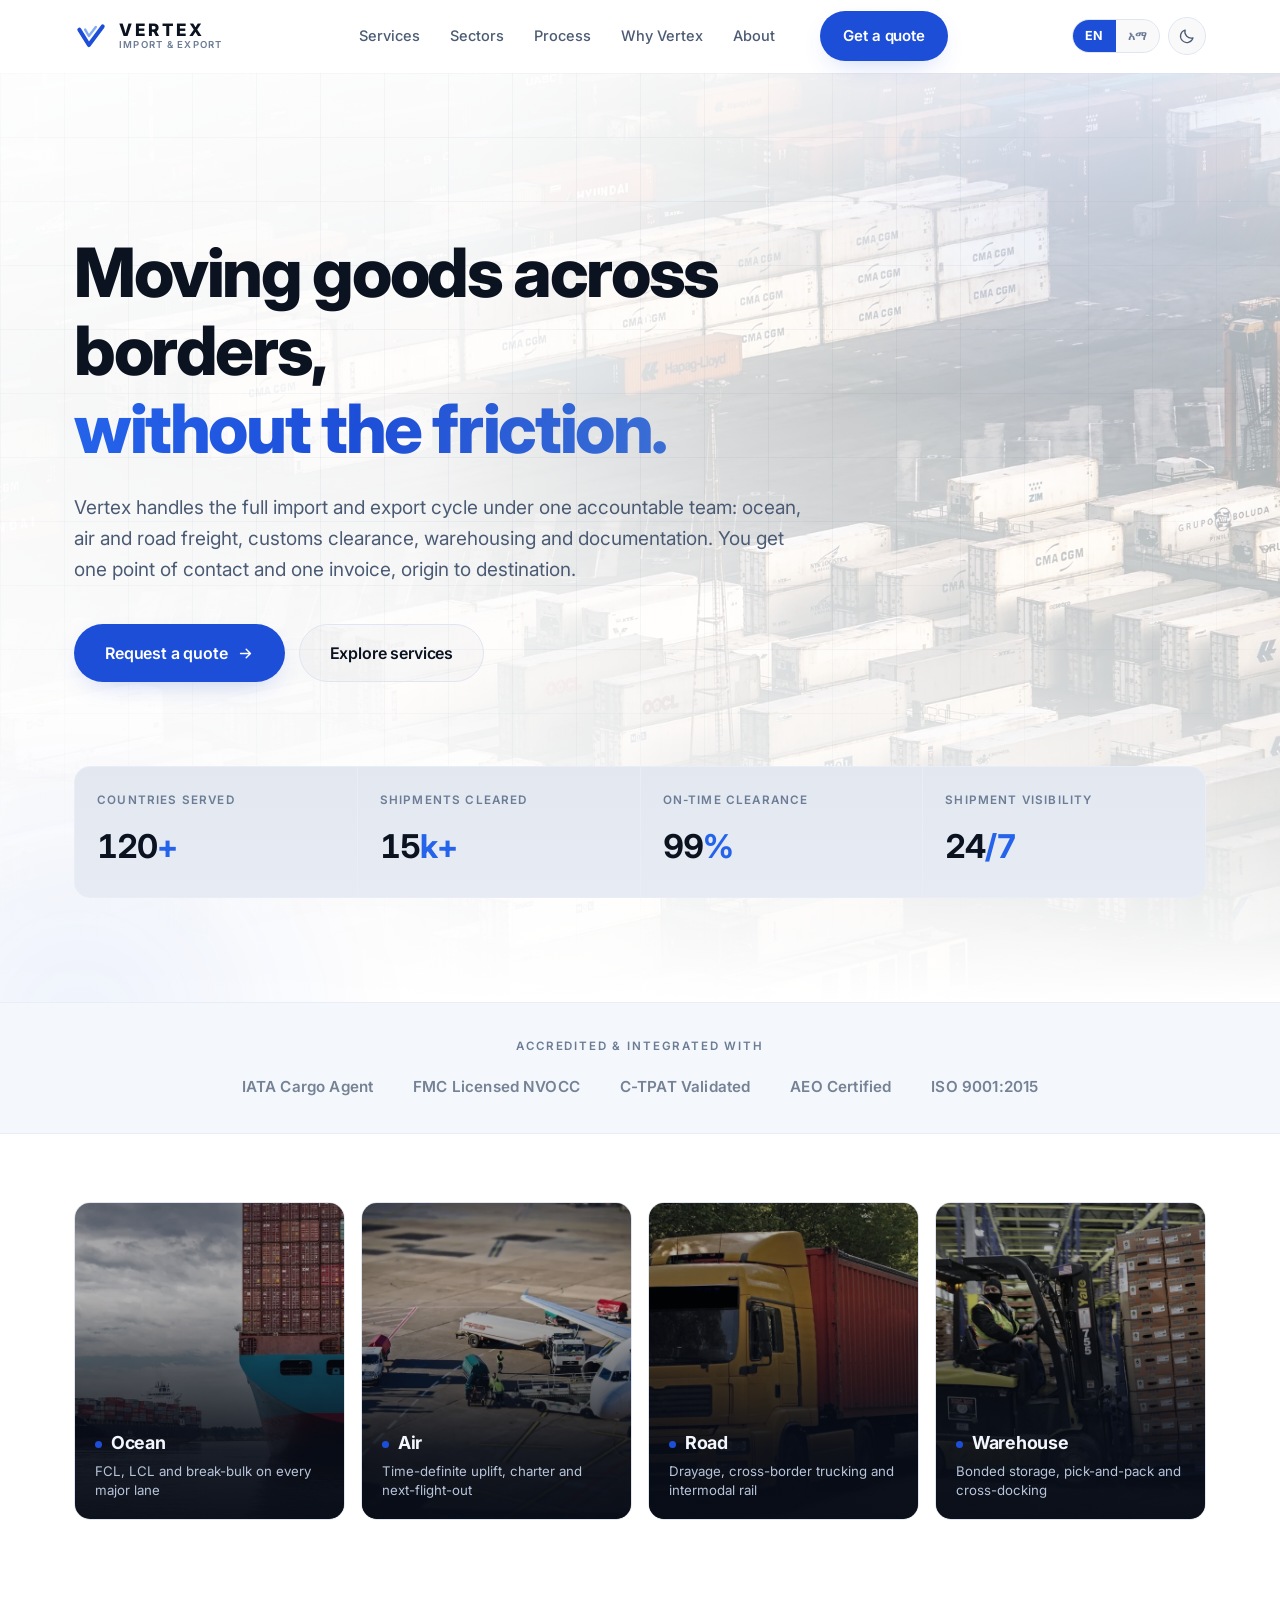
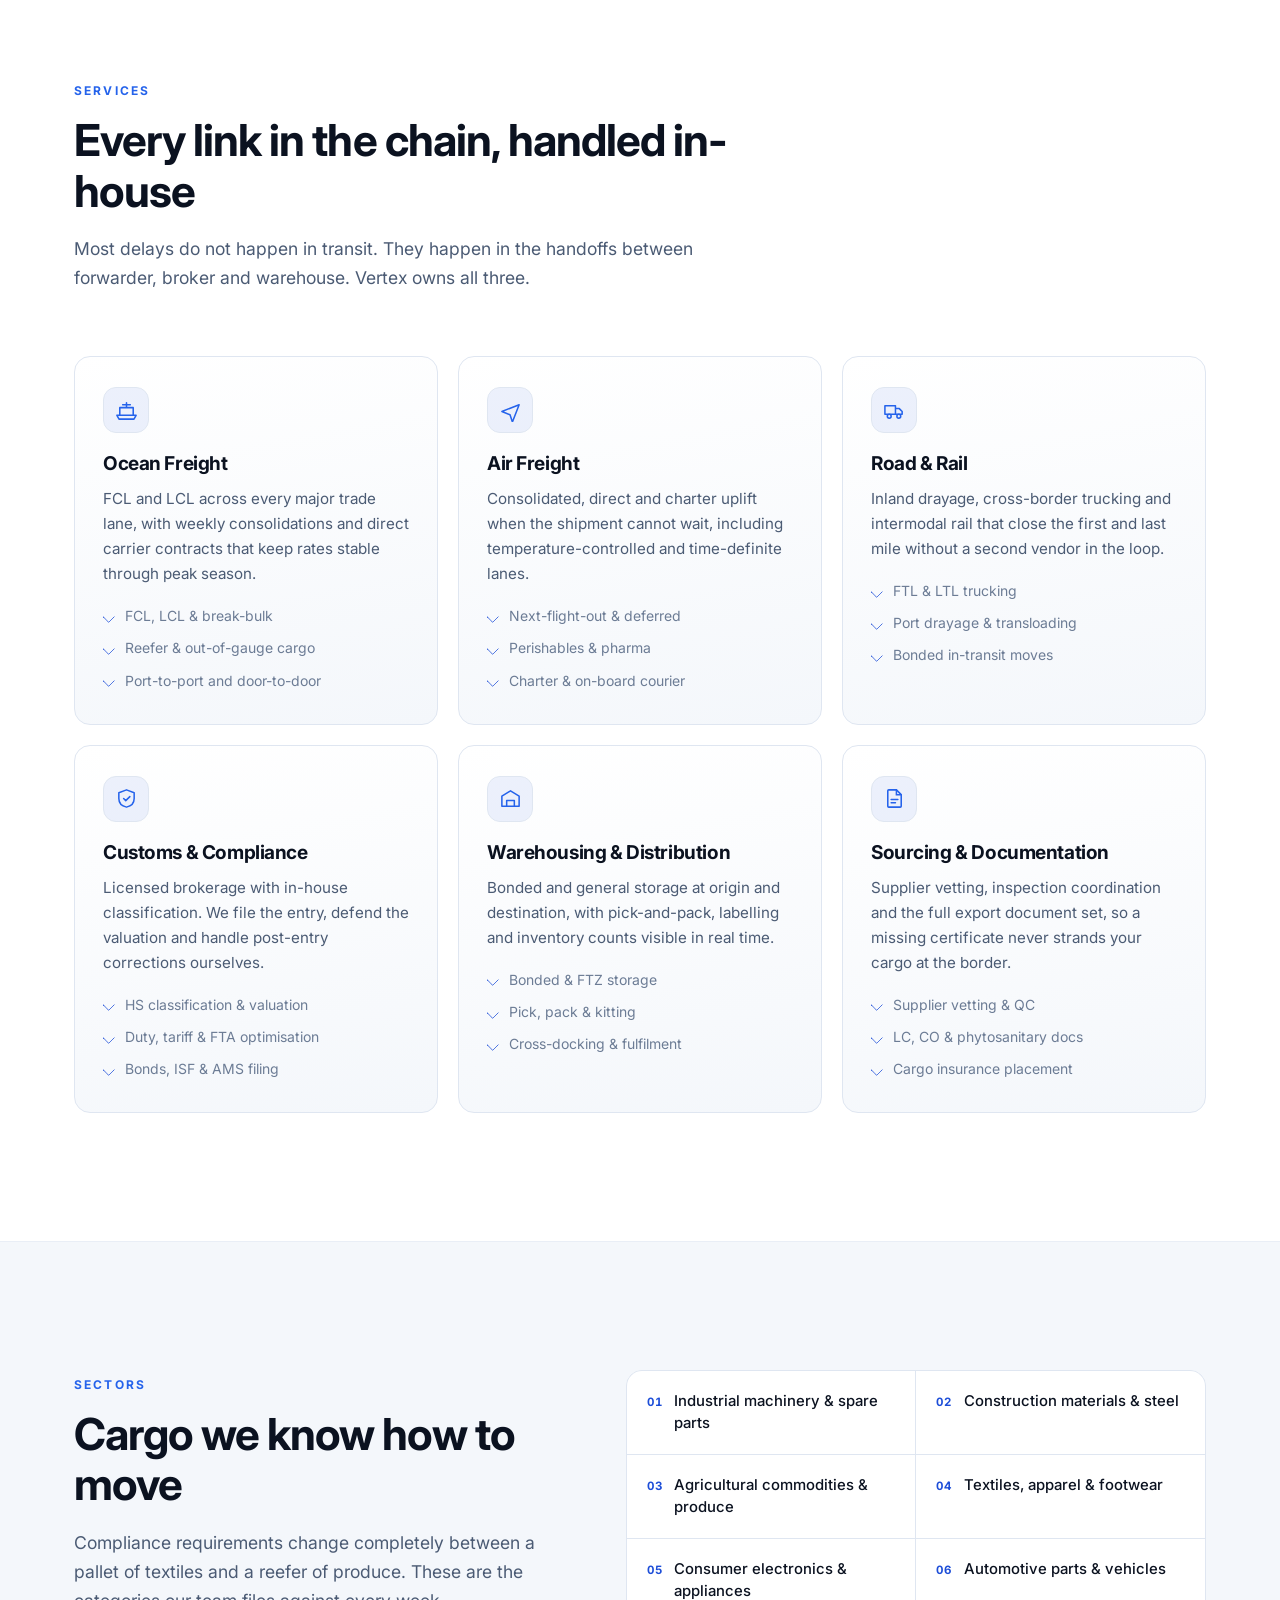
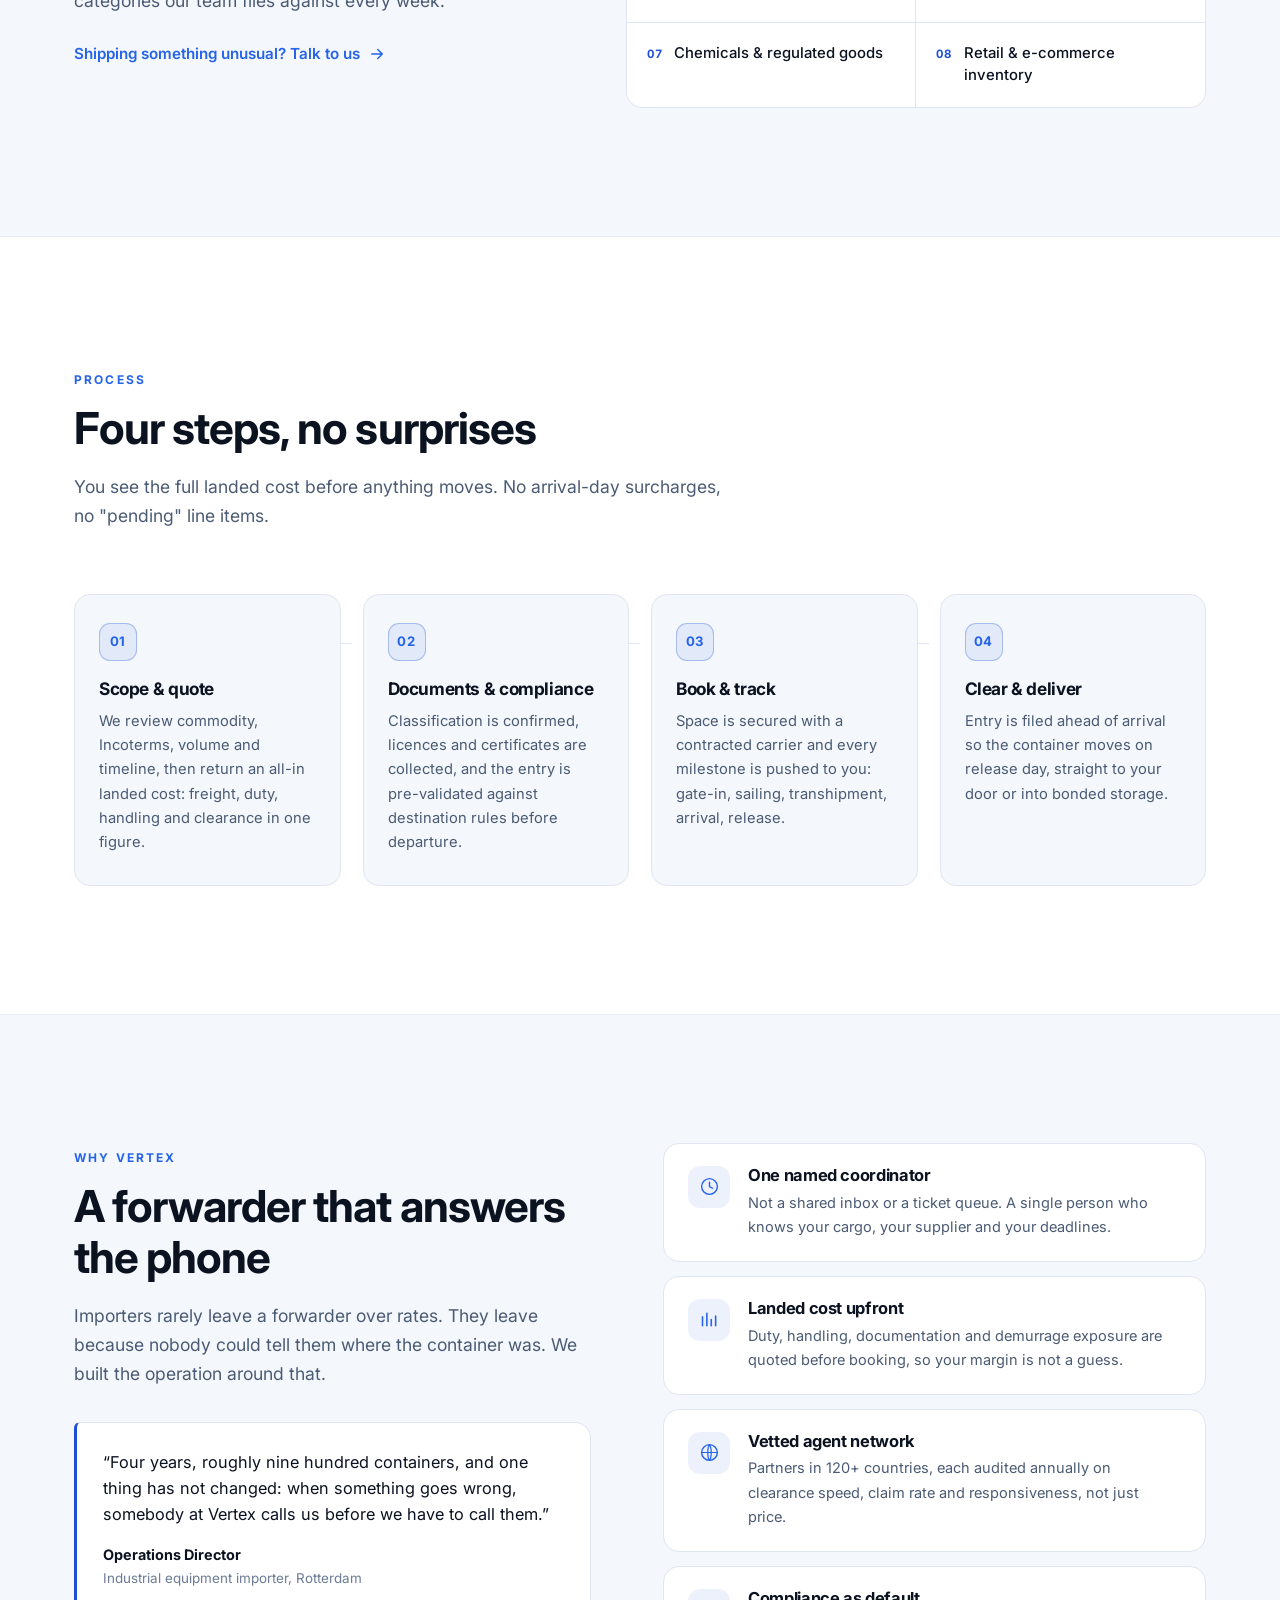
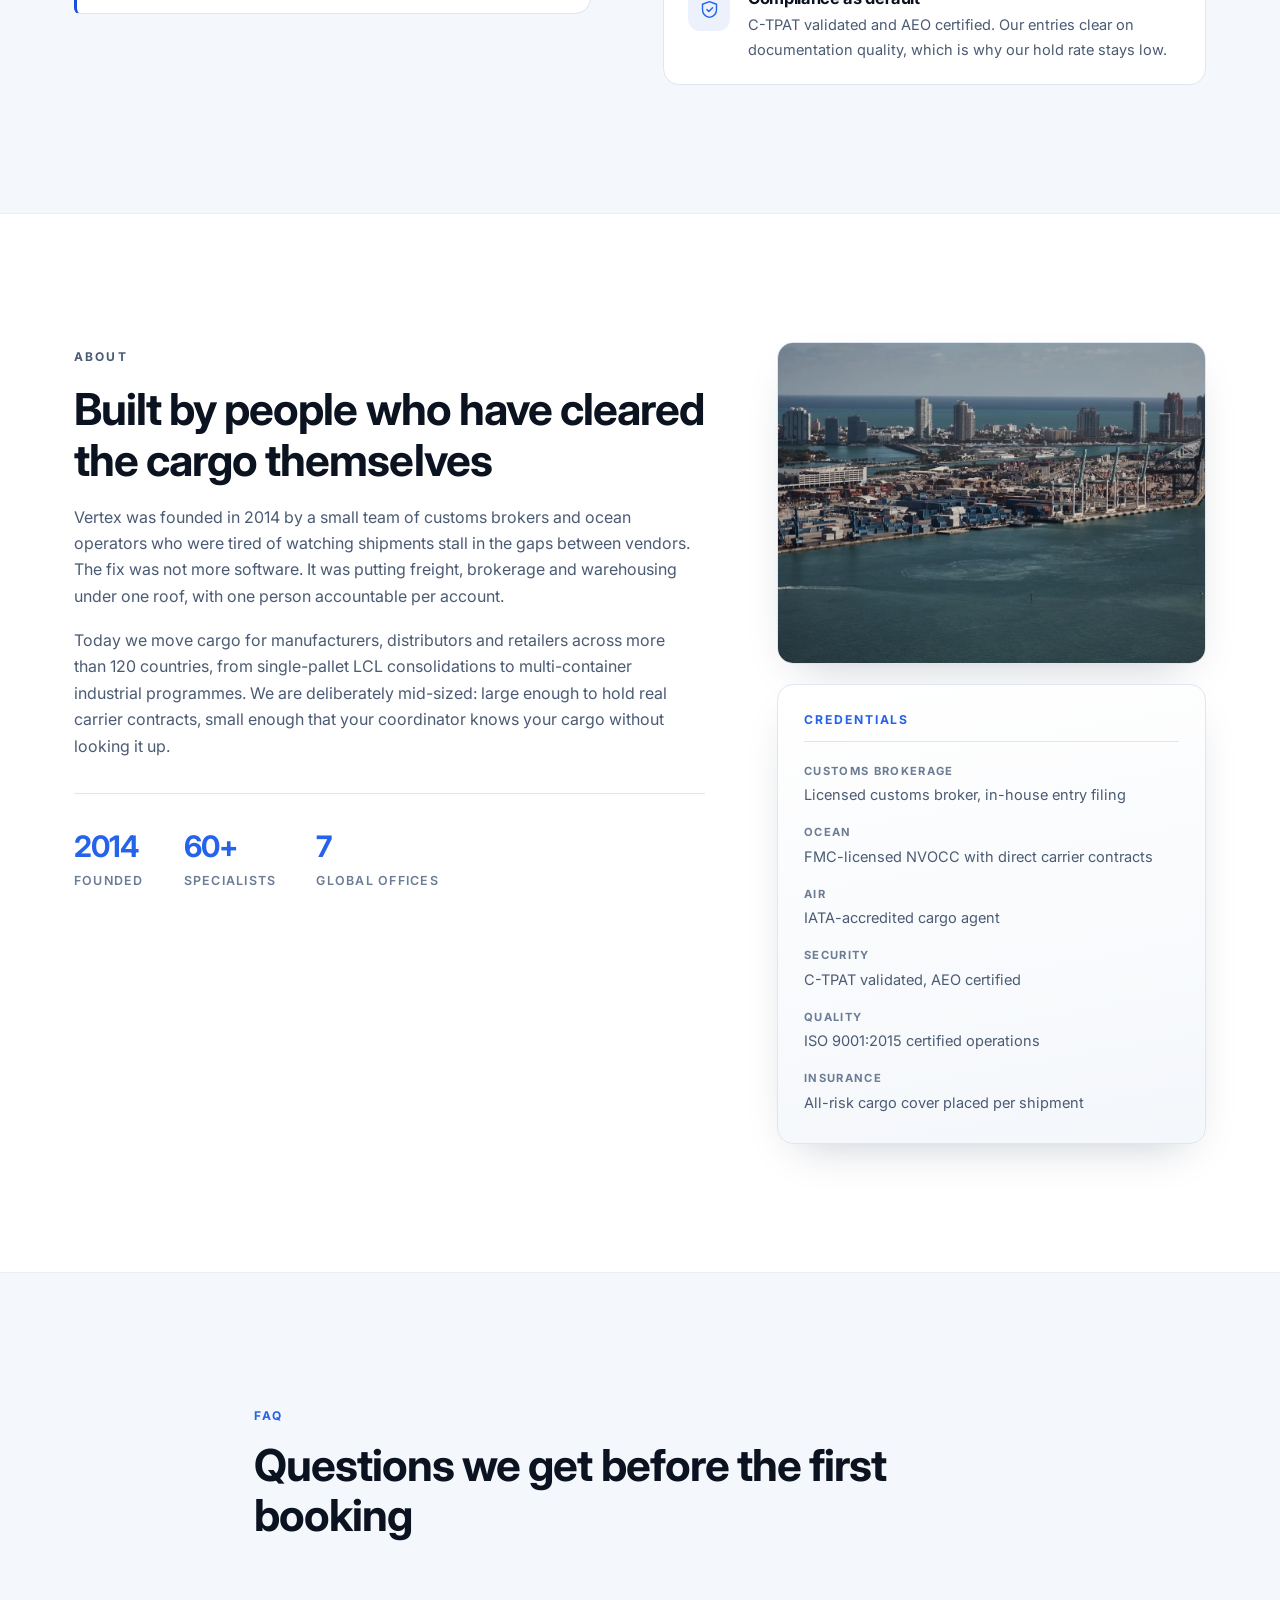
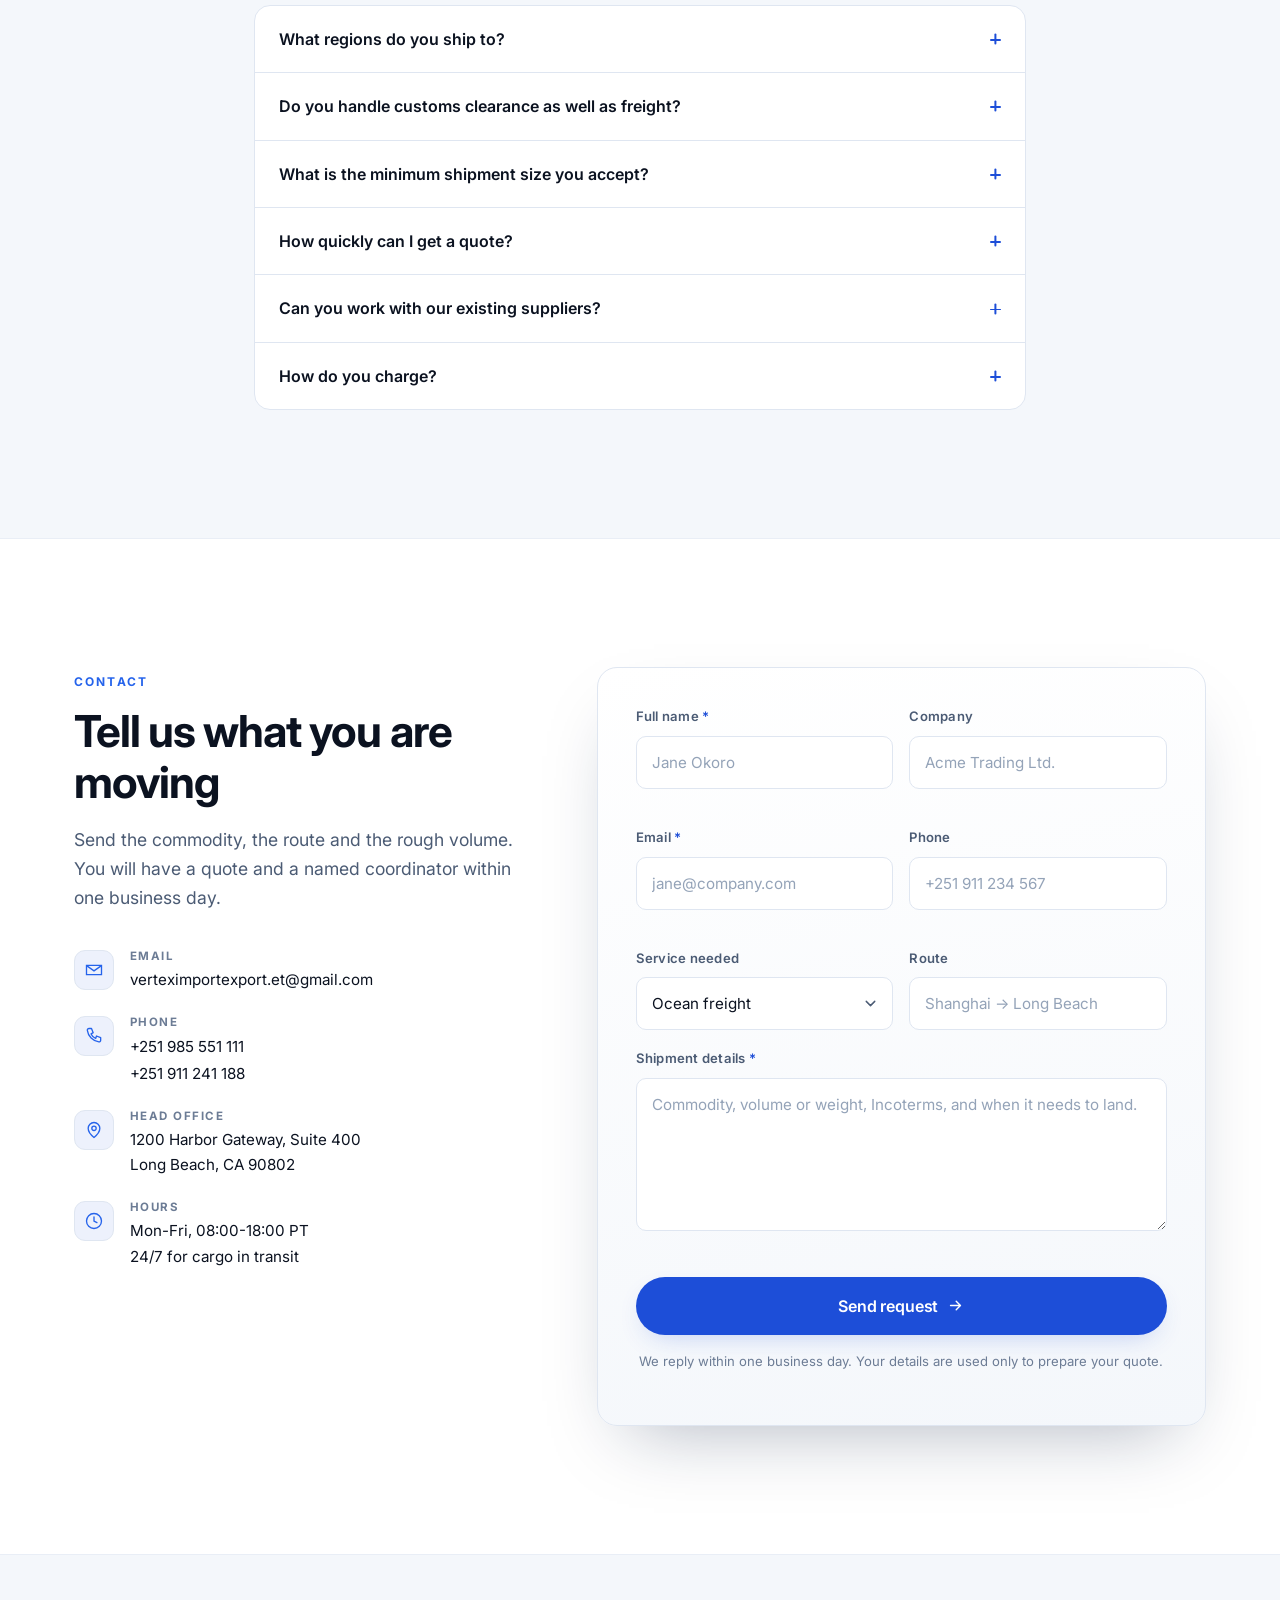
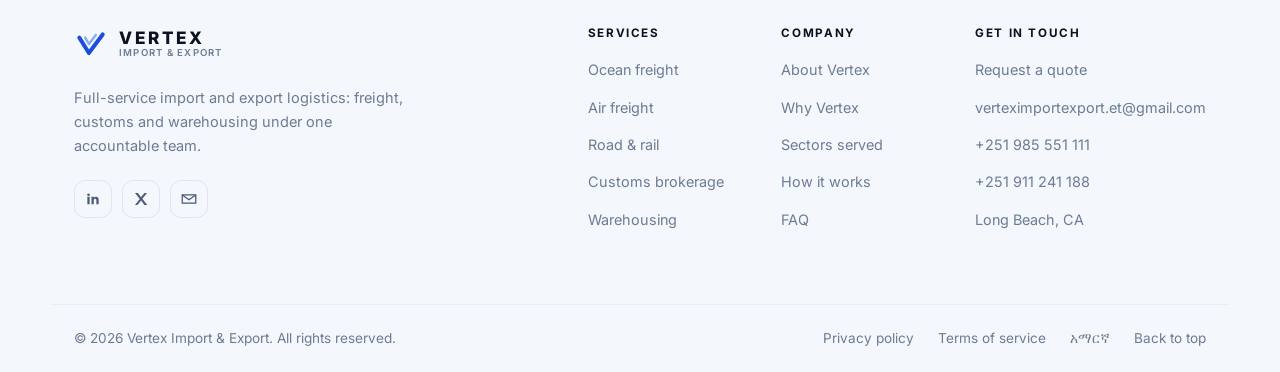
==== commit 8e43a647: "Set real contact email and phone numbers - Email: verteximportexport.et@gmail.com, replacing the pla" ====
--- a/index.html
+++ b/index.html
@@ -10,18 +10,18 @@
 <meta name="author" content="Vertex Import &amp; Export">
 <meta name="robots" content="index, follow">
 <meta name="theme-color" content="#ffffff">
-<link rel="canonical" href="https://www.vertex-trade.com/">
-<link rel="alternate" hreflang="en" href="https://www.vertex-trade.com/">
-<link rel="alternate" hreflang="am" href="https://www.vertex-trade.com/am/">
-<link rel="alternate" hreflang="x-default" href="https://www.vertex-trade.com/">
+<link rel="canonical" href="https://vertex.pro.et/">
+<link rel="alternate" hreflang="en" href="https://vertex.pro.et/">
+<link rel="alternate" hreflang="am" href="https://vertex.pro.et/am/">
+<link rel="alternate" hreflang="x-default" href="https://vertex.pro.et/">
 
 <!-- Open Graph -->
 <meta property="og:type" content="website">
 <meta property="og:site_name" content="Vertex Import &amp; Export">
 <meta property="og:title" content="Vertex Import &amp; Export | Global Freight Forwarding &amp; Customs Brokerage">
 <meta property="og:description" content="Ocean, air and road freight, customs clearance, warehousing and trade documentation across 120+ countries. One partner, origin to destination.">
-<meta property="og:url" content="https://www.vertex-trade.com/">
-<meta property="og:image" content="https://www.vertex-trade.com/assets/og-image.jpg">
+<meta property="og:url" content="https://vertex.pro.et/">
+<meta property="og:image" content="https://vertex.pro.et/assets/og-image.jpg">
 <meta property="og:image:alt" content="Vertex Import &amp; Export, global trade logistics">
 <meta property="og:locale" content="en_US">
 
@@ -29,7 +29,7 @@
 <meta name="twitter:card" content="summary_large_image">
 <meta name="twitter:title" content="Vertex Import &amp; Export | Global Freight Forwarding">
 <meta name="twitter:description" content="Ocean, air and road freight, customs clearance, warehousing and trade documentation across 120+ countries.">
-<meta name="twitter:image" content="https://www.vertex-trade.com/assets/og-image.jpg">
+<meta name="twitter:image" content="https://vertex.pro.et/assets/og-image.jpg">
 
 <link rel="icon" href="assets/favicon.svg" type="image/svg+xml">
 <link rel="apple-touch-icon" href="assets/apple-touch-icon.png">
@@ -47,15 +47,15 @@
   "@graph": [
     {
       "@type": "Organization",
-      "@id": "https://www.vertex-trade.com/#organization",
+      "@id": "https://vertex.pro.et/#organization",
       "name": "Vertex Import & Export",
       "alternateName": "Vertex",
-      "url": "https://www.vertex-trade.com/",
-      "logo": "https://www.vertex-trade.com/assets/logo.png",
+      "url": "https://vertex.pro.et/",
+      "logo": "https://vertex.pro.et/assets/logo.png",
       "description": "Full-service import and export company providing ocean, air and road freight forwarding, customs brokerage, warehousing and trade documentation.",
       "foundingDate": "2014",
-      "email": "info@vertex-trade.com",
-      "telephone": "+1-555-0100",
+      "email": "verteximportexport.et@gmail.com",
+      "telephone": ["+251985551111", "+251911241188"],
       "address": {
         "@type": "PostalAddress",
         "streetAddress": "1200 Harbor Gateway, Suite 400",
@@ -72,16 +72,16 @@
     },
     {
       "@type": "WebSite",
-      "@id": "https://www.vertex-trade.com/#website",
-      "url": "https://www.vertex-trade.com/",
+      "@id": "https://vertex.pro.et/#website",
+      "url": "https://vertex.pro.et/",
       "name": "Vertex Import & Export",
-      "publisher": { "@id": "https://www.vertex-trade.com/#organization" },
+      "publisher": { "@id": "https://vertex.pro.et/#organization" },
       "inLanguage": "en-US"
     },
     {
       "@type": "Service",
       "serviceType": "Freight Forwarding and Customs Brokerage",
-      "provider": { "@id": "https://www.vertex-trade.com/#organization" },
+      "provider": { "@id": "https://vertex.pro.et/#organization" },
       "areaServed": { "@type": "Place", "name": "Worldwide" },
       "hasOfferCatalog": {
         "@type": "OfferCatalog",
@@ -682,7 +682,7 @@
             </span>
             <div>
               <h3>Email</h3>
-              <a href="mailto:info@vertex-trade.com">info@vertex-trade.com</a>
+              <a href="mailto:verteximportexport.et@gmail.com">verteximportexport.et@gmail.com</a>
             </div>
           </li>
           <li>
@@ -691,7 +691,8 @@
             </span>
             <div>
               <h3>Phone</h3>
-              <a href="tel:+15550100">+1 (555) 010-0100</a>
+              <a href="tel:+251985551111">+251 985 551 111</a>
+              <a href="tel:+251911241188">+251 911 241 188</a>
             </div>
           </li>
           <li>
@@ -736,7 +737,7 @@
           </div>
           <div class="field">
             <label for="phone">Phone</label>
-            <input type="tel" id="phone" name="phone" autocomplete="tel" placeholder="+1 555 010 0100">
+            <input type="tel" id="phone" name="phone" autocomplete="tel" placeholder="+251 911 234 567">
           </div>
         </div>
 
@@ -813,7 +814,7 @@
         <li><a href="#" aria-label="Vertex on X">
           <svg viewBox="0 0 24 24" aria-hidden="true"><path d="M4 4h3.8l4.2 5.6L16.6 4H20l-6.2 7.8L20.4 20h-3.8l-4.4-5.9L7.2 20H4l6.4-8z" fill="currentColor"/></svg>
         </a></li>
-        <li><a href="mailto:info@vertex-trade.com" aria-label="Email Vertex">
+        <li><a href="mailto:verteximportexport.et@gmail.com" aria-label="Email Vertex">
           <svg viewBox="0 0 24 24" aria-hidden="true"><path d="M3 6.5h18v11H3z" fill="none" stroke="currentColor" stroke-width="1.7"/><path d="m3.5 7 8.5 6 8.5-6" fill="none" stroke="currentColor" stroke-width="1.7" stroke-linecap="round"/></svg>
         </a></li>
       </ul>
@@ -844,8 +845,9 @@
         <h3>Get in touch</h3>
         <ul>
           <li><a href="#contact">Request a quote</a></li>
-          <li><a href="mailto:info@vertex-trade.com">info@vertex-trade.com</a></li>
-          <li><a href="tel:+15550100">+1 (555) 010-0100</a></li>
+          <li><a href="mailto:verteximportexport.et@gmail.com">verteximportexport.et@gmail.com</a></li>
+          <li><a href="tel:+251985551111">+251 985 551 111</a></li>
+          <li><a href="tel:+251911241188">+251 911 241 188</a></li>
           <li><span>Long Beach, CA</span></li>
         </ul>
       </div>
--- a/styles.css
+++ b/styles.css
@@ -1218,6 +1218,9 @@
   font-size: 0.95rem;
   transition: color 0.2s;
 }
+/* a block so several contact numbers stack rather than running together */
+.contact-details a { display: block; width: fit-content; }
+.contact-details a + a { margin-top: 2px; }
 .contact-details a:hover { color: var(--accent-bright); }
 
 /* form */
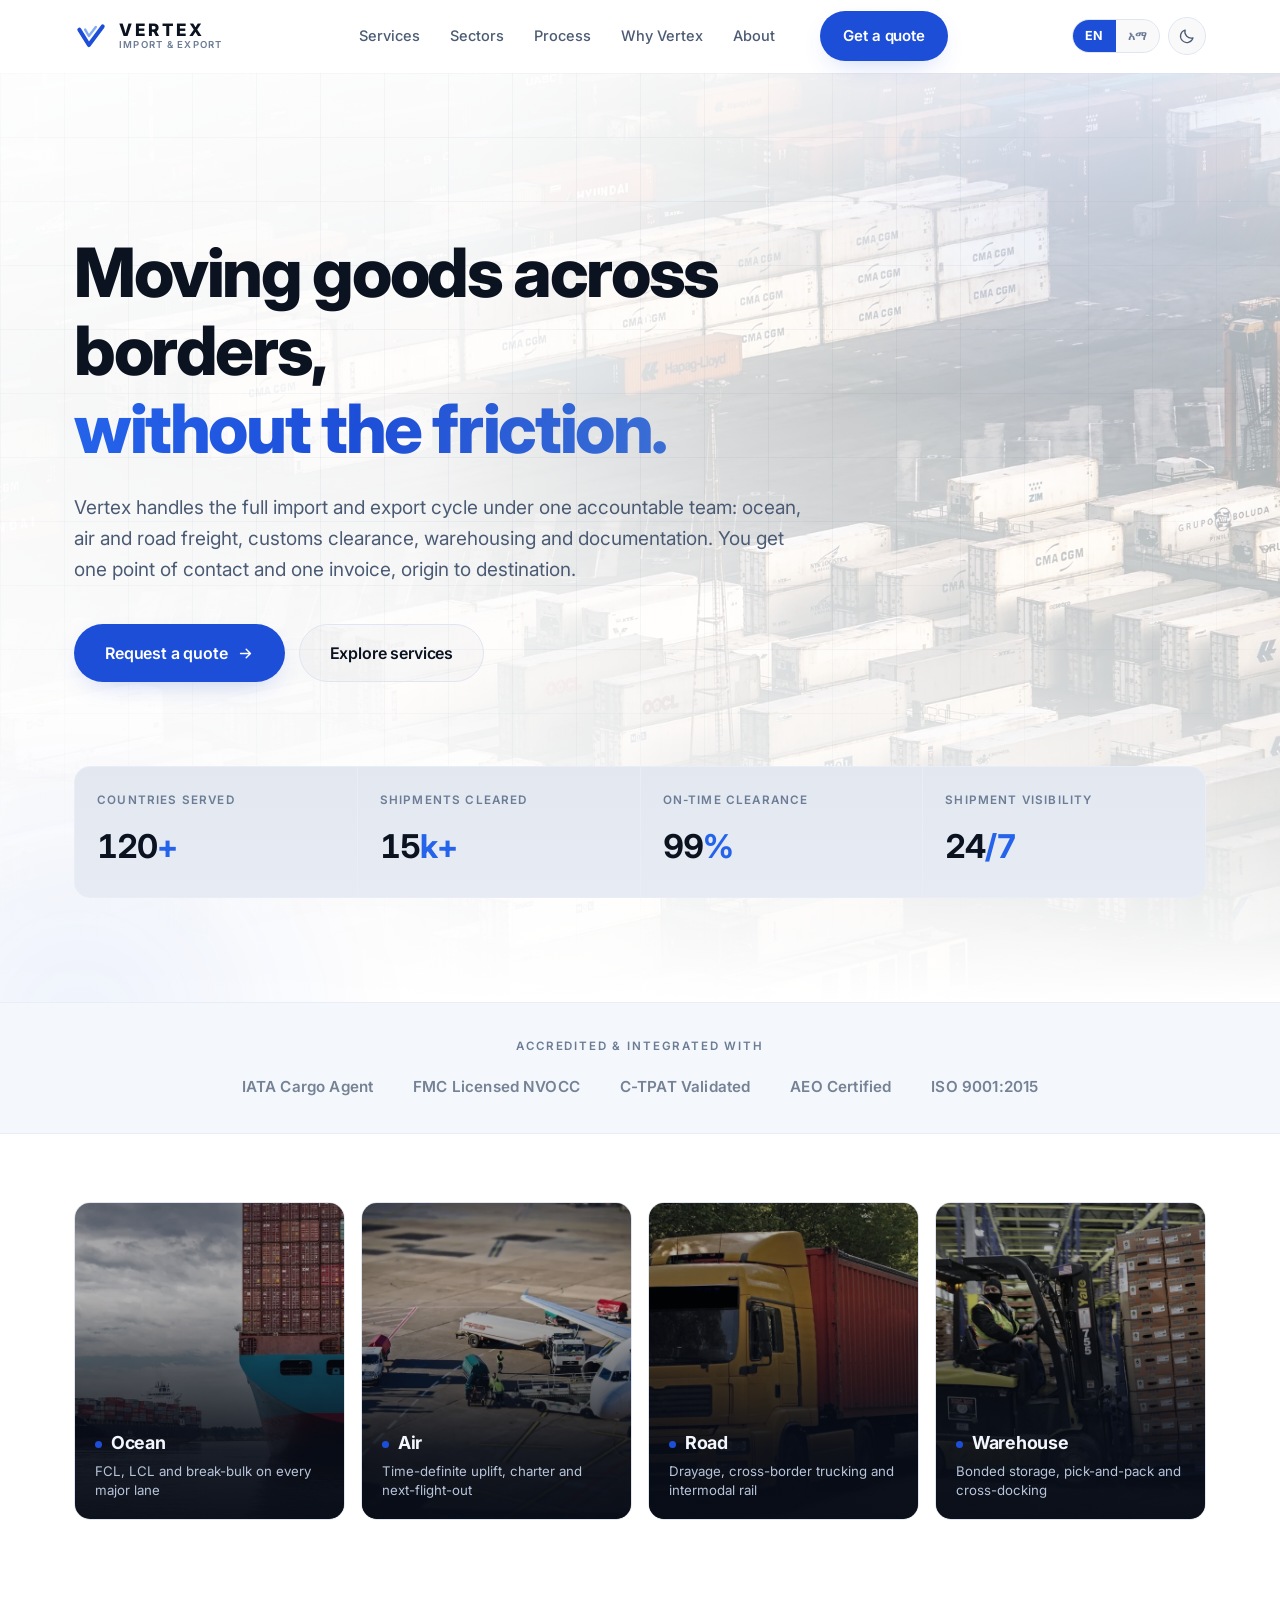
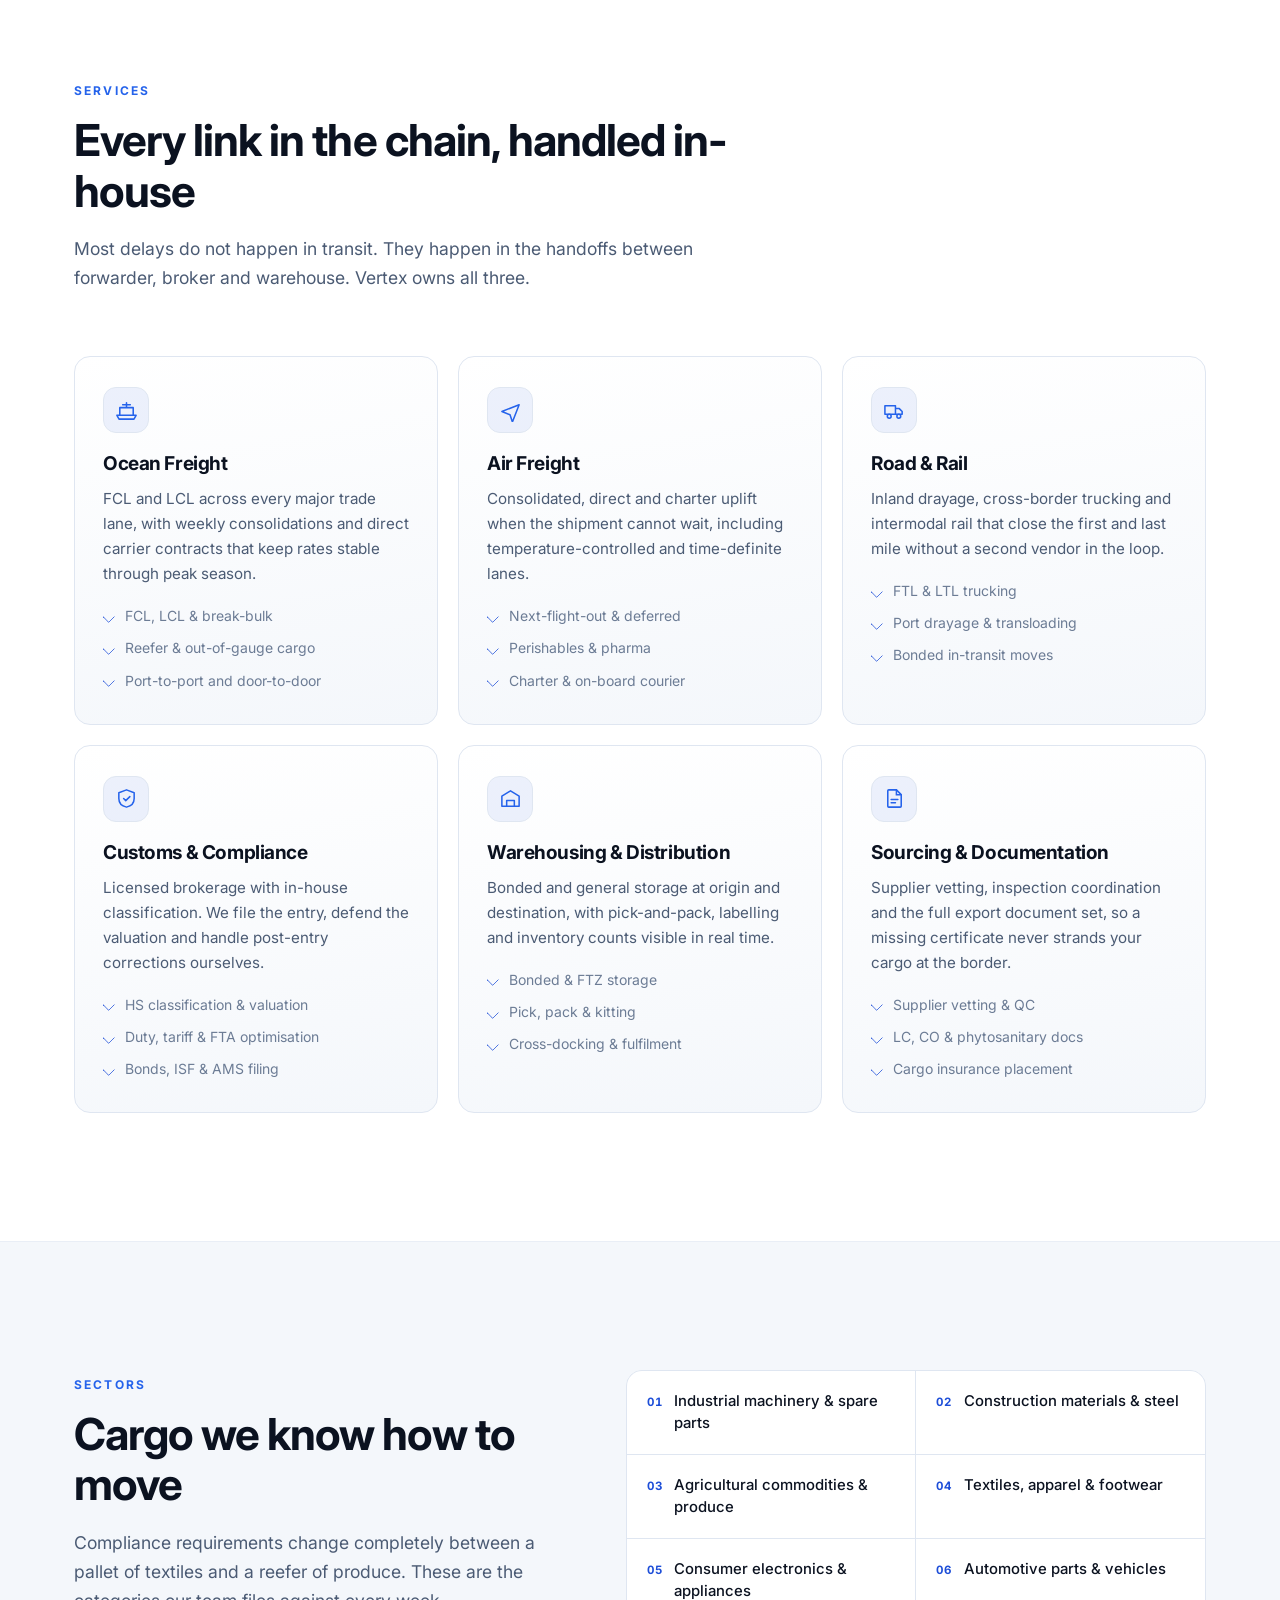
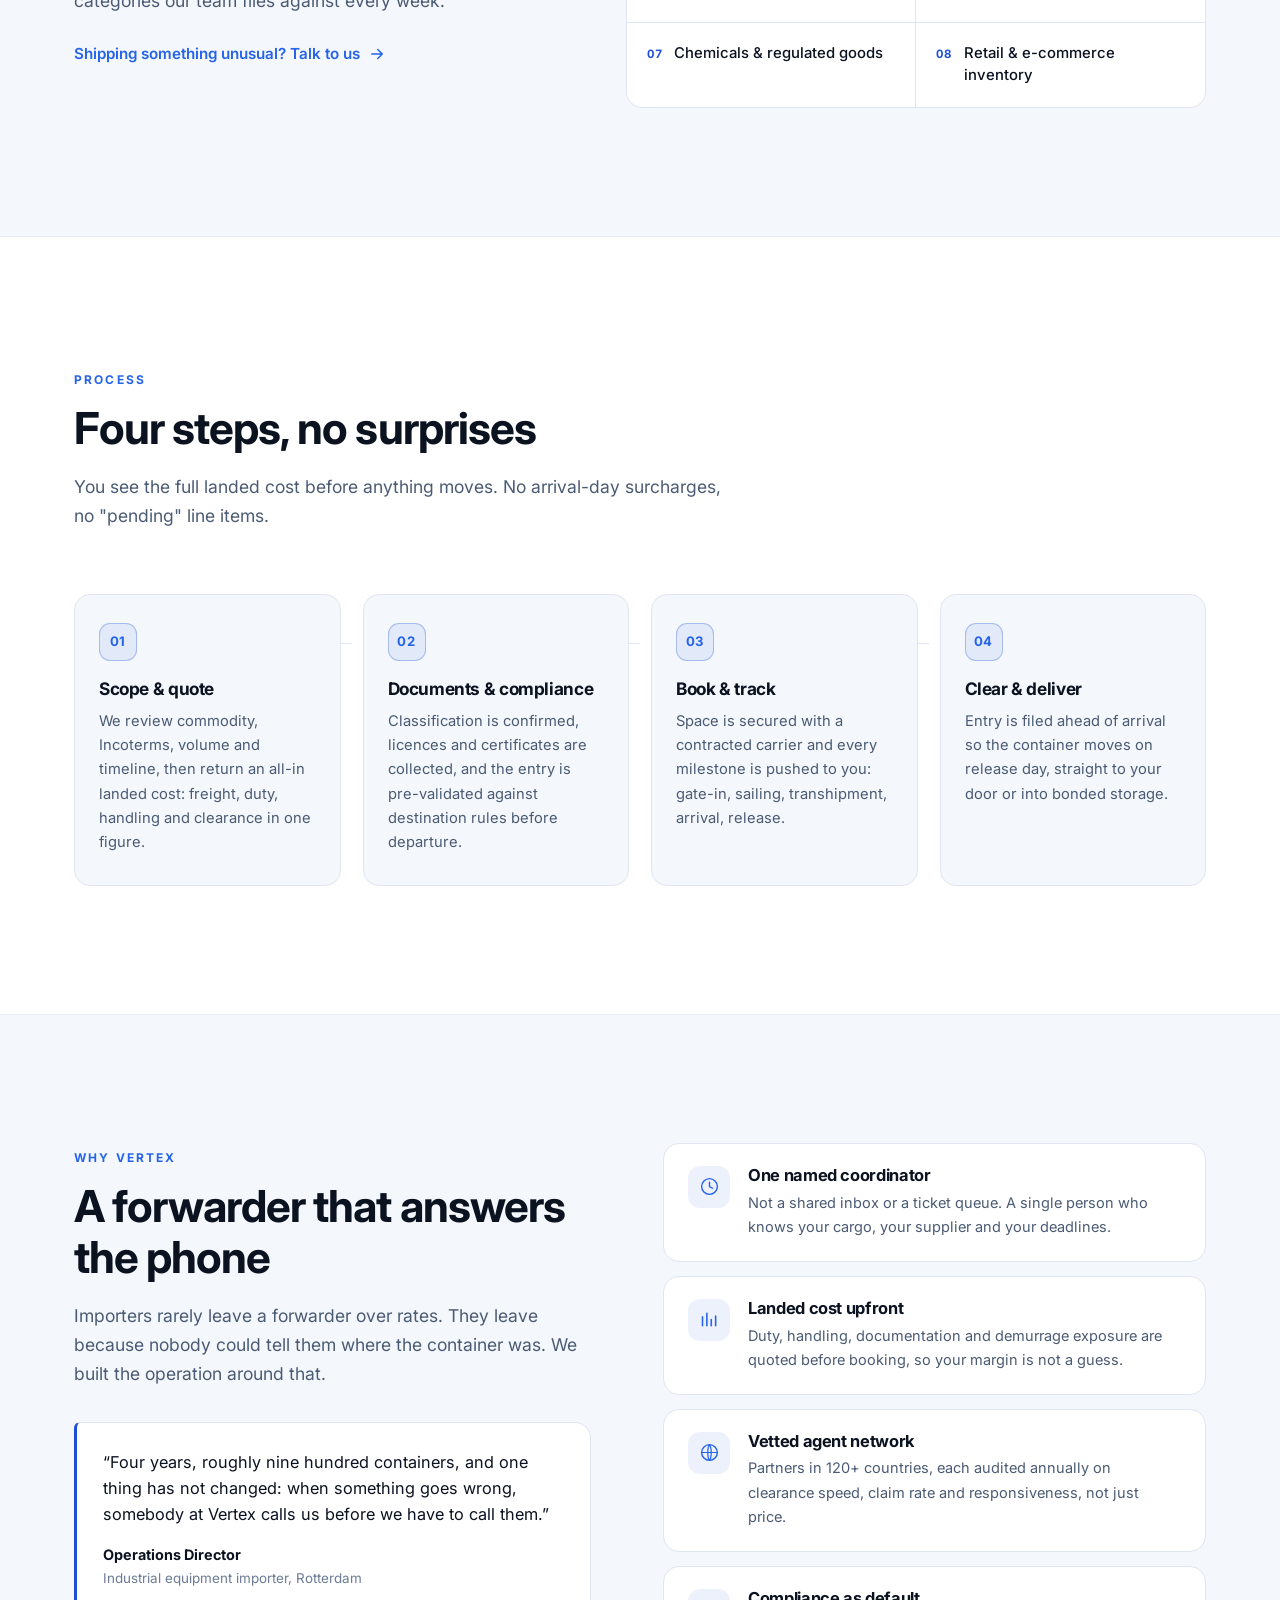
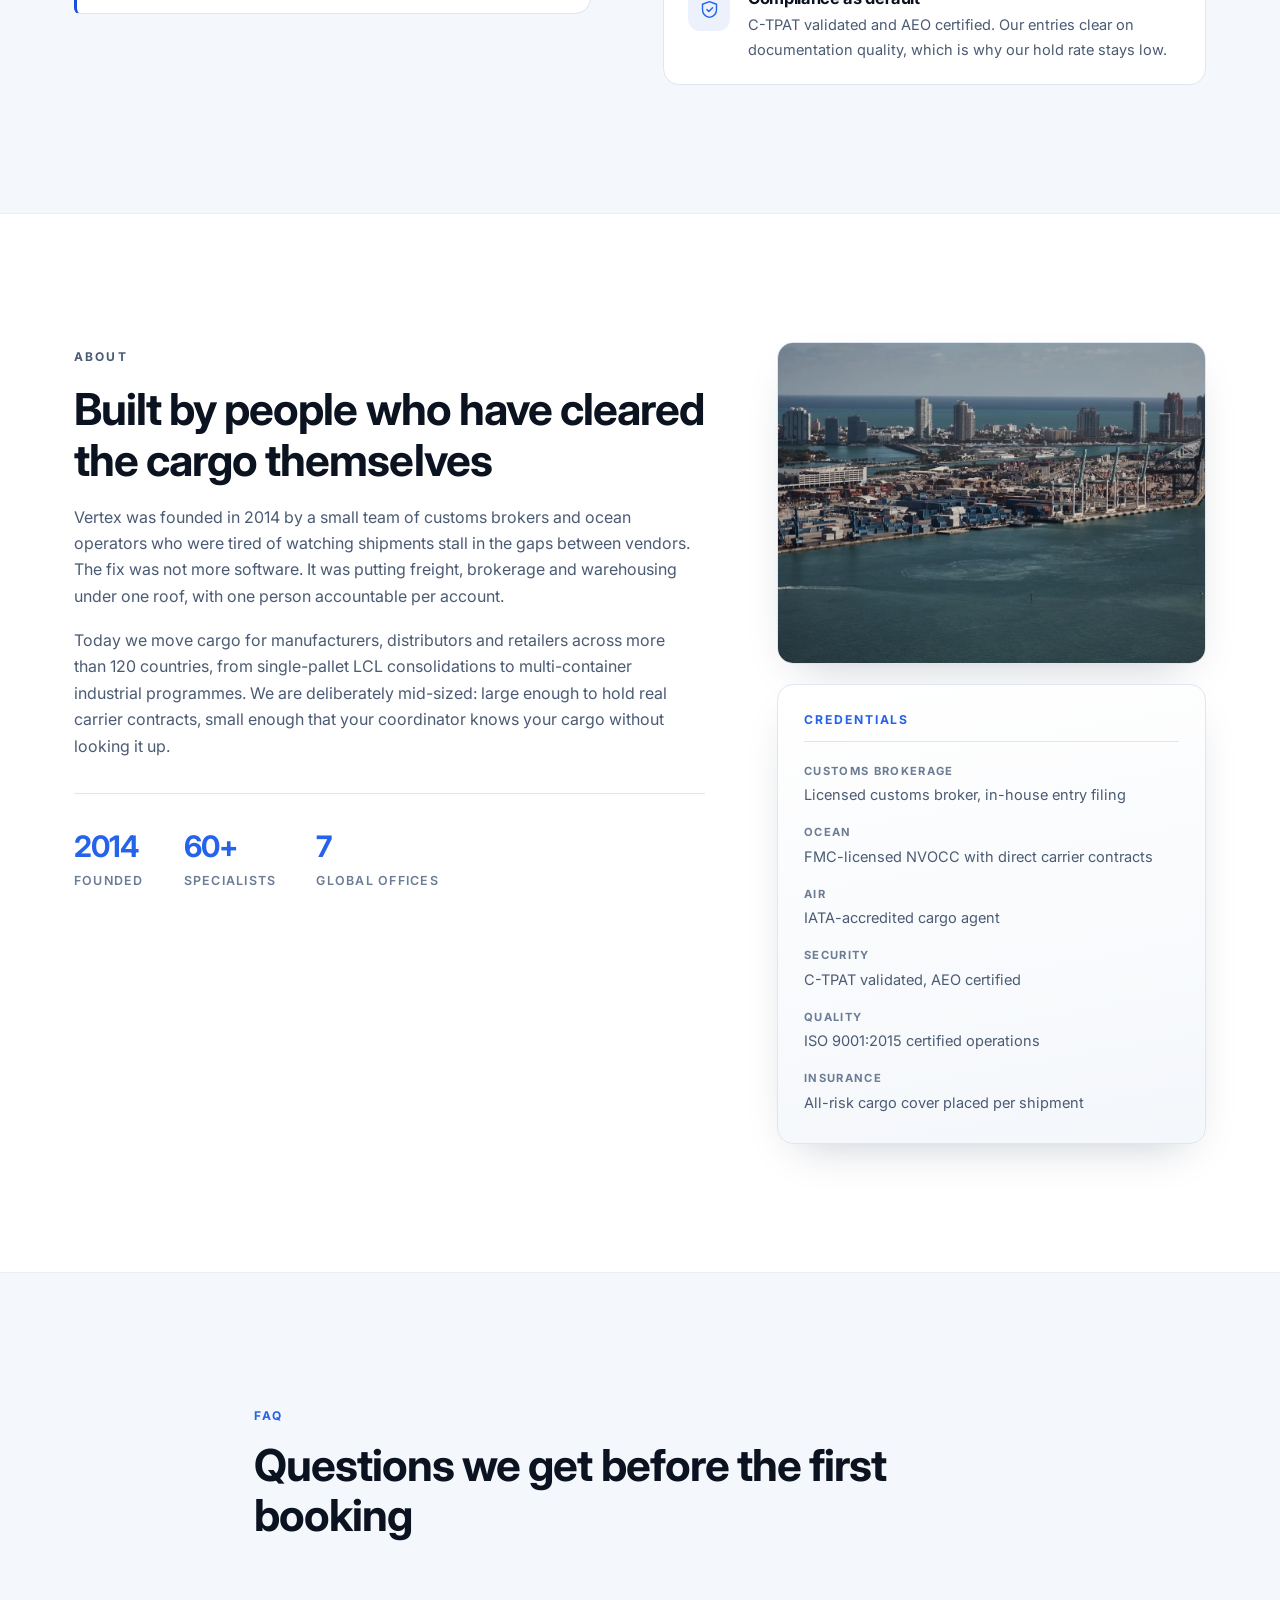
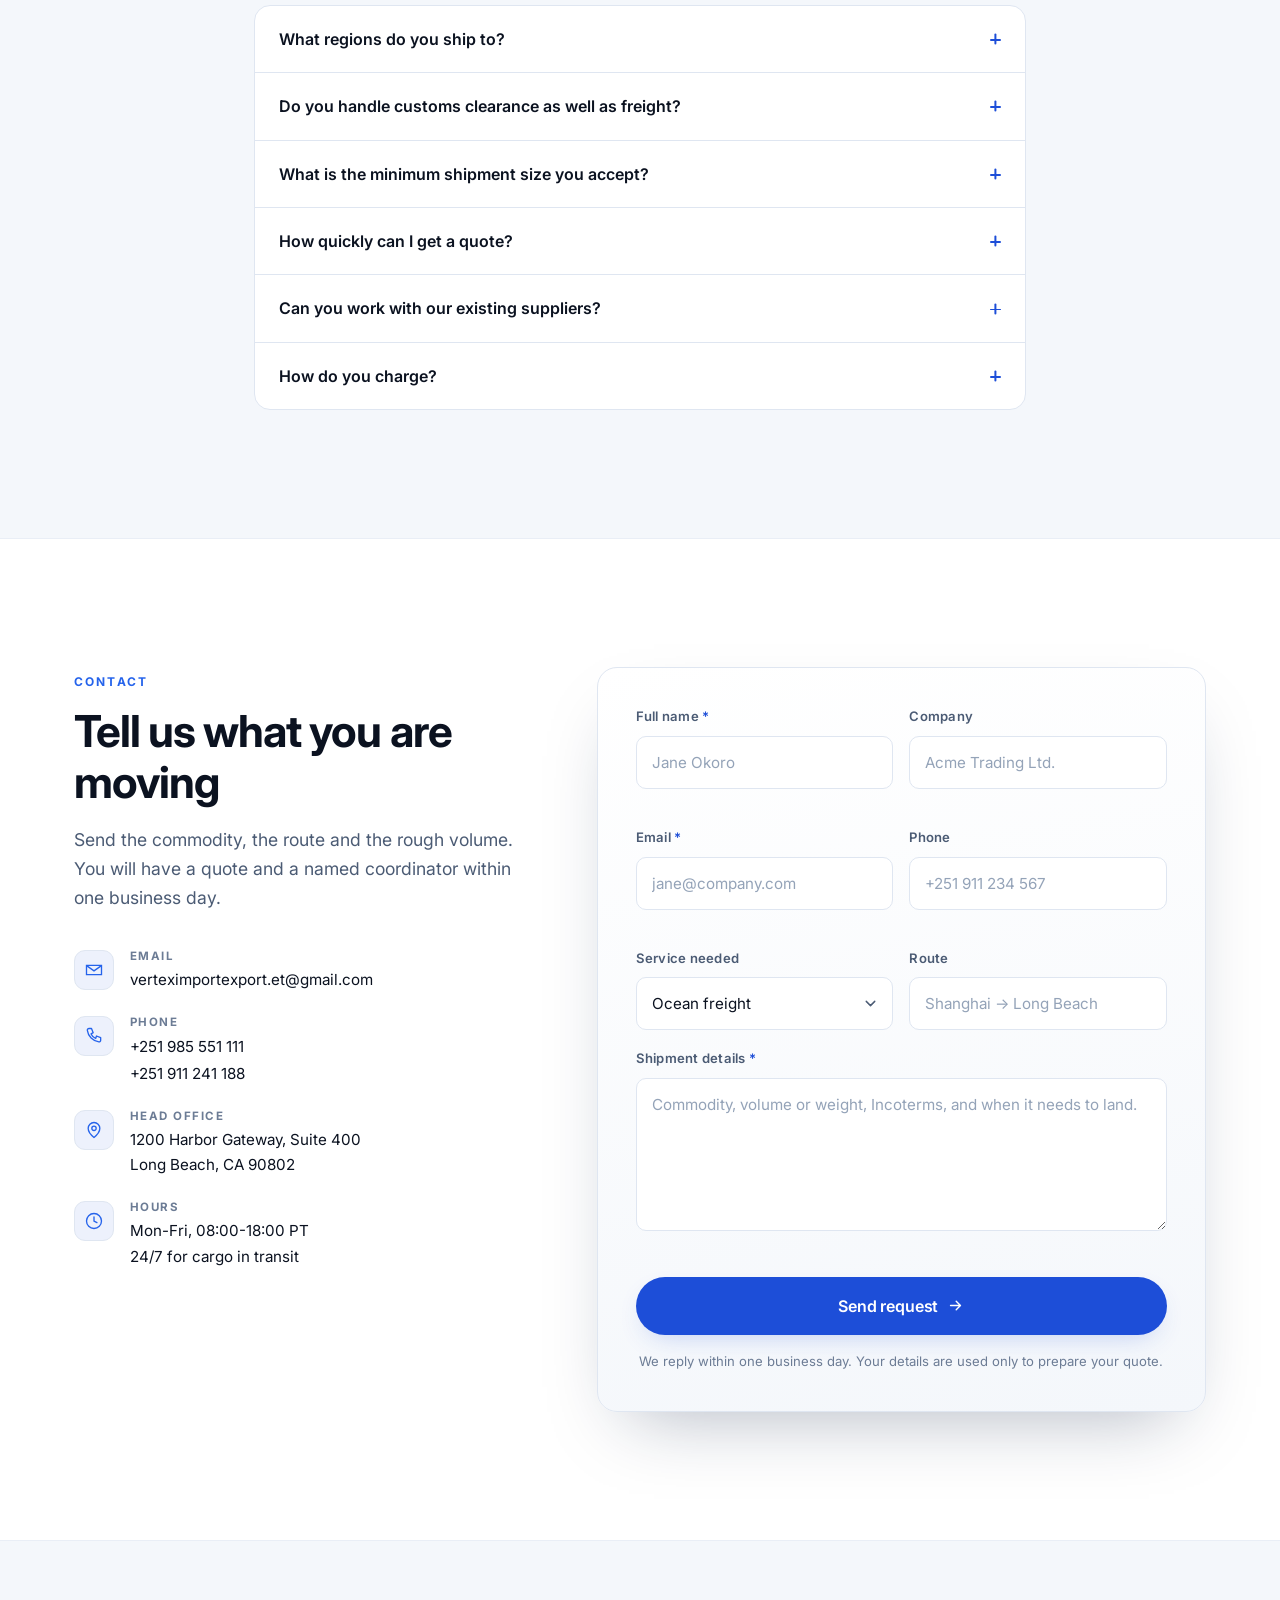
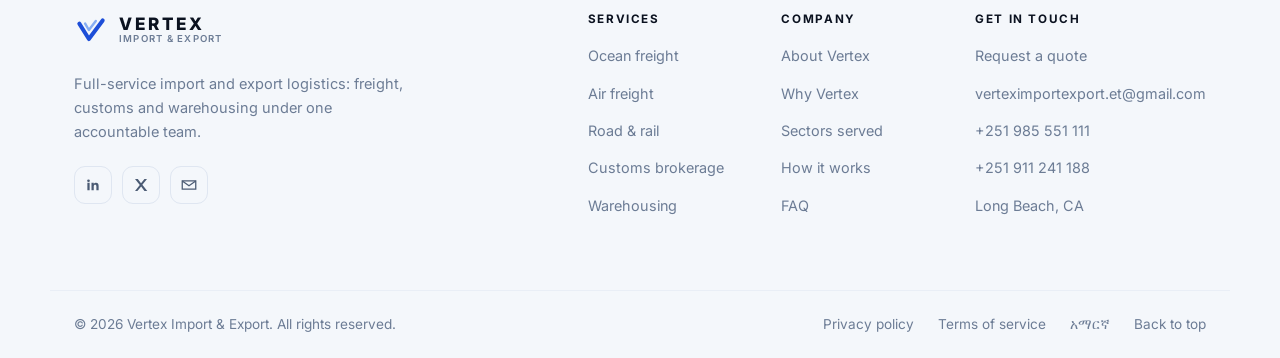
==== commit 7743ace5: "Give the quote form visible loading, success and error states The form previously reported itself th" ====
--- a/index.html
+++ b/index.html
@@ -716,7 +716,16 @@
         </ul>
       </div>
 
-      <form class="contact-form reveal" id="quoteForm" novalidate>
+      <form class="contact-form reveal" id="quoteForm" novalidate
+            data-msg-sending="Sending your request…"
+            data-msg-success="Thank you, your request is in. We will reply within one business day."
+            data-msg-error="We could not send that. Please email us directly, or call one of the numbers above."
+            data-msg-offline="You appear to be offline. Check your connection and try again."
+            data-msg-invalid="Please check the highlighted fields."
+            data-err-required="This field is required."
+            data-err-email="Enter a valid email address."
+            data-err-short="Please add a little more detail."
+            data-btn-sending="Sending…">
         <div class="field-row">
           <div class="field">
             <label for="name">Full name <span aria-hidden="true">*</span></label>
@@ -774,7 +783,8 @@
         </div>
 
         <button class="btn btn-primary btn-lg btn-block" type="submit">
-          Send request
+          <span class="btn-spinner" aria-hidden="true"></span>
+          <span class="btn-label">Send request</span>
           <svg viewBox="0 0 24 24" aria-hidden="true" class="btn-icon"><path d="M5 12h13M13 6l6 6-6 6" fill="none" stroke="currentColor" stroke-width="2" stroke-linecap="round" stroke-linejoin="round"/></svg>
         </button>
 
@@ -782,7 +792,7 @@
           We reply within one business day. Your details are used only to prepare
           your quote.
         </p>
-        <p class="form-status" id="formStatus" role="status" aria-live="polite"></p>
+        <div class="form-status" id="formStatus" role="status" aria-live="polite" hidden></div>
       </form>
     </div>
   </section>
--- a/styles.css
+++ b/styles.css
@@ -1319,15 +1319,106 @@
   text-align: center;
 }
 
+/* status panel: loading / success / error all share one box so the
+   form never changes height unexpectedly under the button */
 .form-status {
-  margin-top: 14px;
-  padding: 0;
+  display: flex;
+  align-items: flex-start;
+  gap: 11px;
+  margin-top: 16px;
+  padding: 13px 15px;
+  border: 1px solid var(--line);
+  border-radius: var(--radius-sm);
   font-size: 0.9rem;
   font-weight: 500;
-  text-align: center;
+  line-height: 1.5;
+  text-align: left;
+  animation: statusIn 0.32s var(--ease);
+}
+.form-status[hidden] { display: none; }
+
+@keyframes statusIn {
+  from { opacity: 0; transform: translateY(-5px); }
+  to   { opacity: 1; transform: none; }
+}
+
+/* leading icon, drawn in CSS so there is no markup to localise */
+.form-status::before {
+  content: "";
+  width: 18px;
+  height: 18px;
+  flex: none;
+  margin-top: 1px;
+  border-radius: 50%;
+  background-repeat: no-repeat;
+  background-position: center;
+  background-size: 12px;
+}
+
+.form-status.is-loading {
+  border-color: var(--accent-ring);
+  background: var(--accent-soft);
+  color: var(--accent-bright);
+}
+.form-status.is-loading::before {
+  border: 2px solid currentColor;
+  border-right-color: transparent;
+  border-radius: 50%;
+  background: none;
+  animation: spin 0.7s linear infinite;
+}
+
+.form-status.is-success {
+  border-color: color-mix(in srgb, var(--success) 45%, transparent);
+  background: color-mix(in srgb, var(--success) 12%, transparent);
   color: var(--success);
 }
-.form-status.is-error { color: var(--danger); }
+.form-status.is-success::before {
+  background-color: var(--success);
+  background-image: url("data:image/svg+xml,%3Csvg xmlns='http://www.w3.org/2000/svg' viewBox='0 0 24 24'%3E%3Cpath d='M5 12.5l4.5 4.5L19 7.5' fill='none' stroke='white' stroke-width='3' stroke-linecap='round' stroke-linejoin='round'/%3E%3C/svg%3E");
+}
+
+.form-status.is-error {
+  border-color: color-mix(in srgb, var(--danger) 45%, transparent);
+  background: color-mix(in srgb, var(--danger) 12%, transparent);
+  color: var(--danger);
+}
+.form-status.is-error::before {
+  background-color: var(--danger);
+  background-image: url("data:image/svg+xml,%3Csvg xmlns='http://www.w3.org/2000/svg' viewBox='0 0 24 24'%3E%3Cpath d='M12 7v6M12 16.5v.5' fill='none' stroke='white' stroke-width='3' stroke-linecap='round'/%3E%3C/svg%3E");
+}
+
+.form-status a {
+  color: inherit;
+  font-weight: 700;
+  text-decoration: underline;
+  text-underline-offset: 2px;
+}
+
+@keyframes spin { to { transform: rotate(360deg); } }
+
+/* button loading state */
+.btn-spinner {
+  display: none;
+  width: 16px;
+  height: 16px;
+  flex: none;
+  border: 2px solid currentColor;
+  border-right-color: transparent;
+  border-radius: 50%;
+  animation: spin 0.7s linear infinite;
+}
+.btn.is-loading { cursor: progress; }
+.btn.is-loading .btn-spinner { display: block; }
+.btn.is-loading .btn-icon { display: none; }
+.btn:disabled { opacity: 0.75; }
+.btn:disabled:hover { transform: none; }
+
+@media (prefers-reduced-motion: reduce) {
+  .btn-spinner,
+  .form-status.is-loading::before { animation-duration: 1.6s; }
+  .form-status { animation: none; }
+}
 
 /* ---------- 15. Footer ---------- */
 .site-footer {
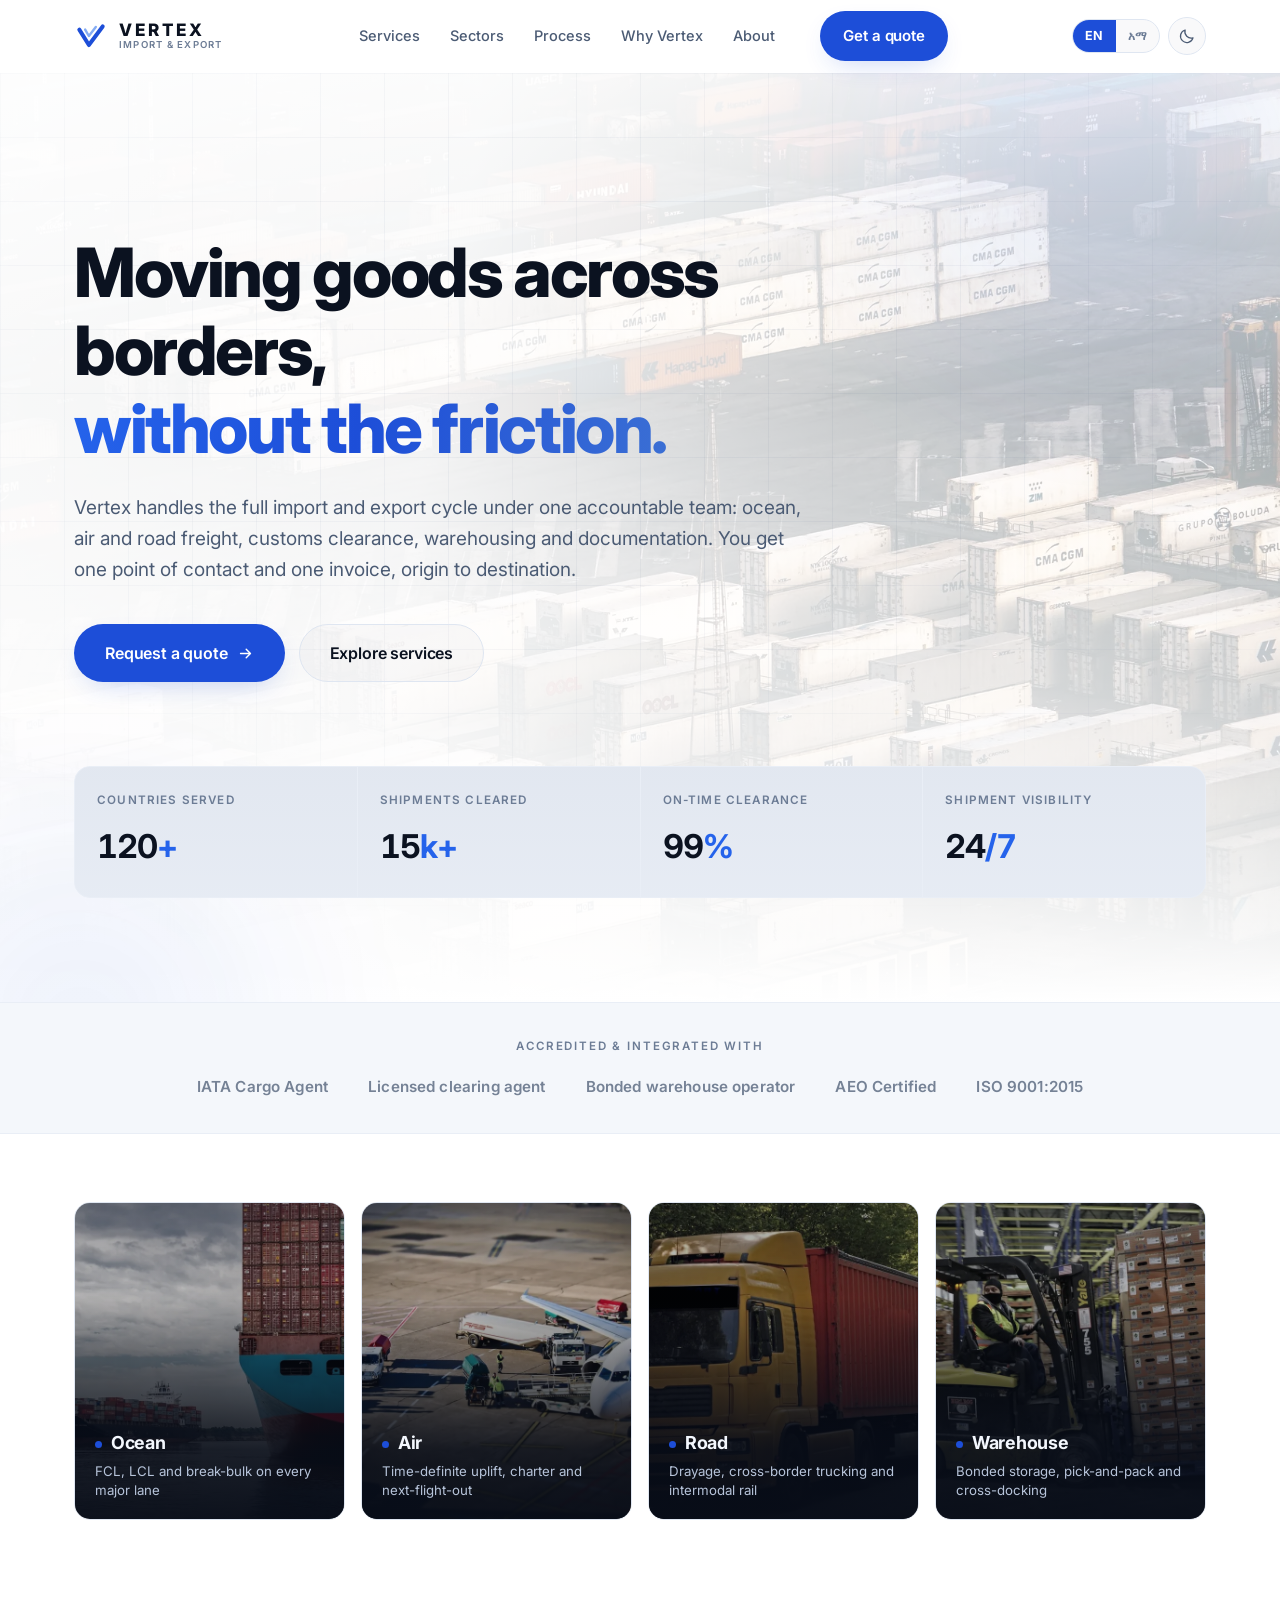
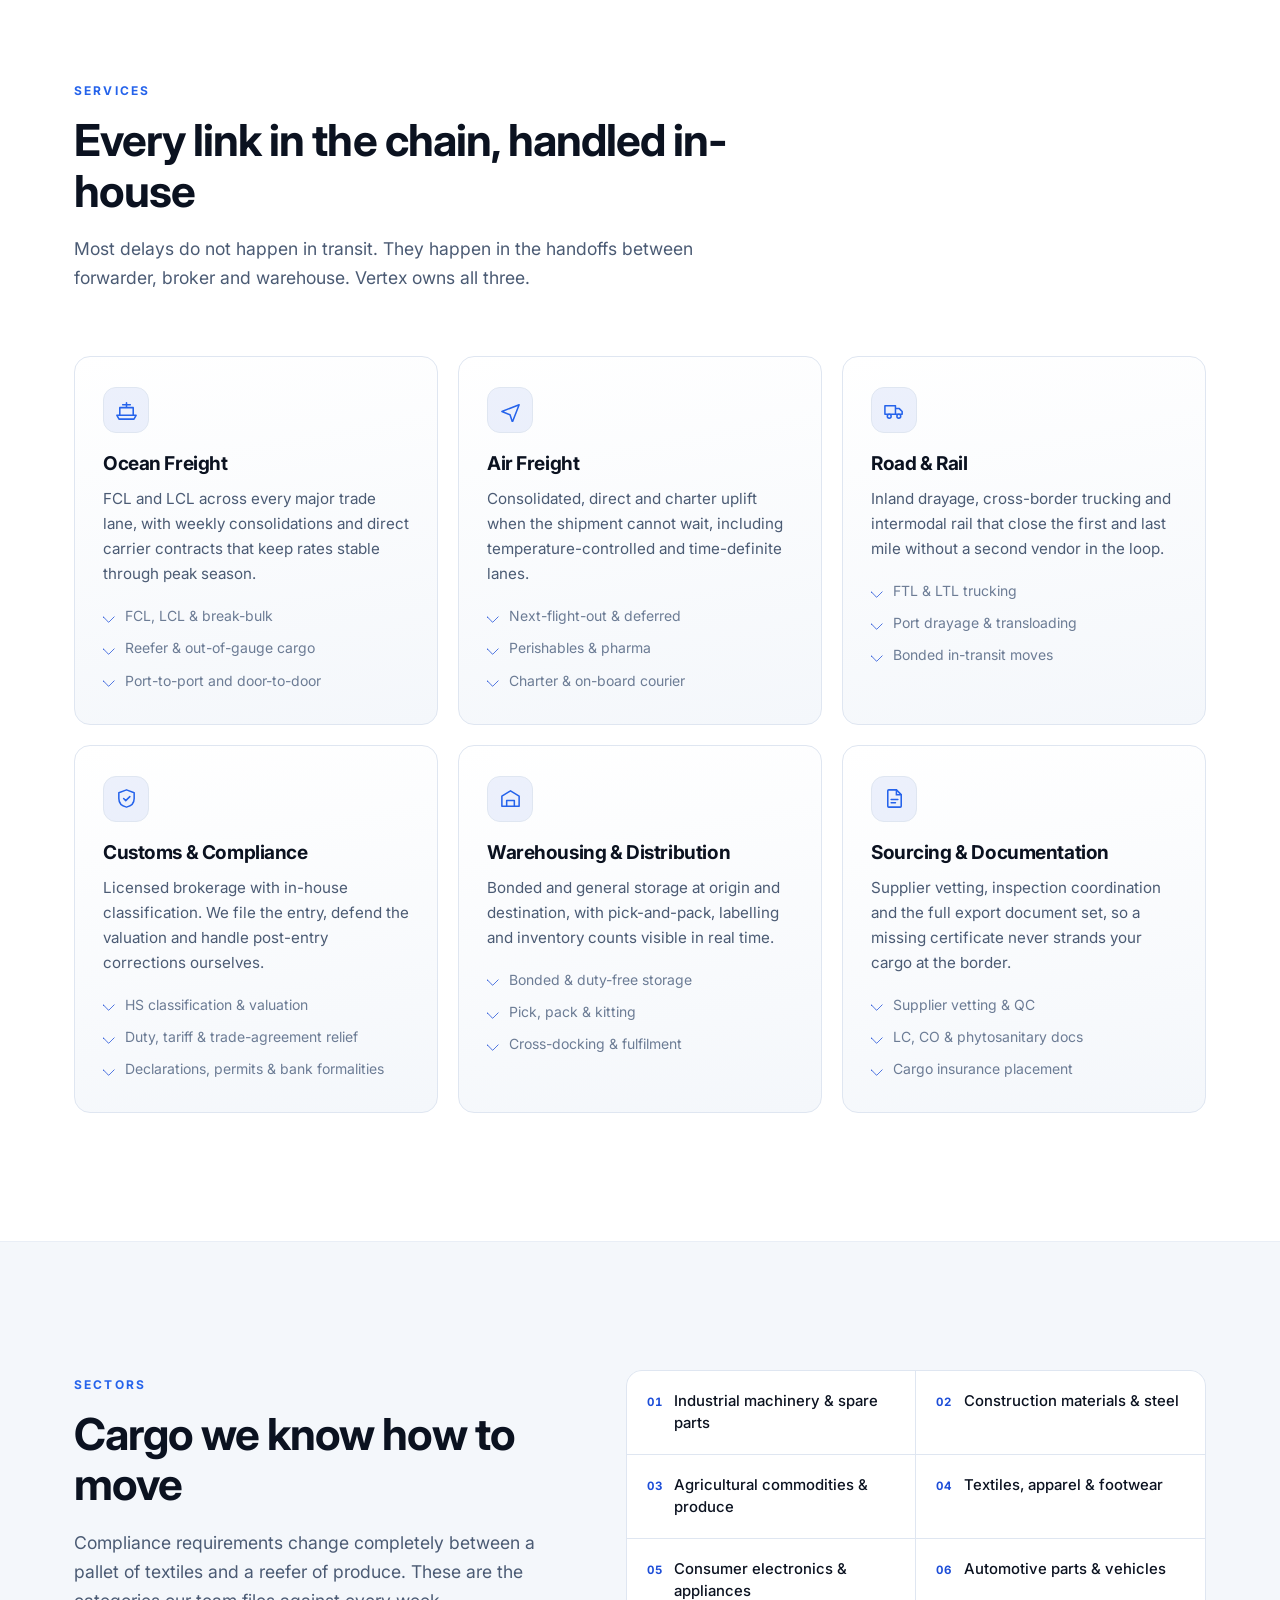
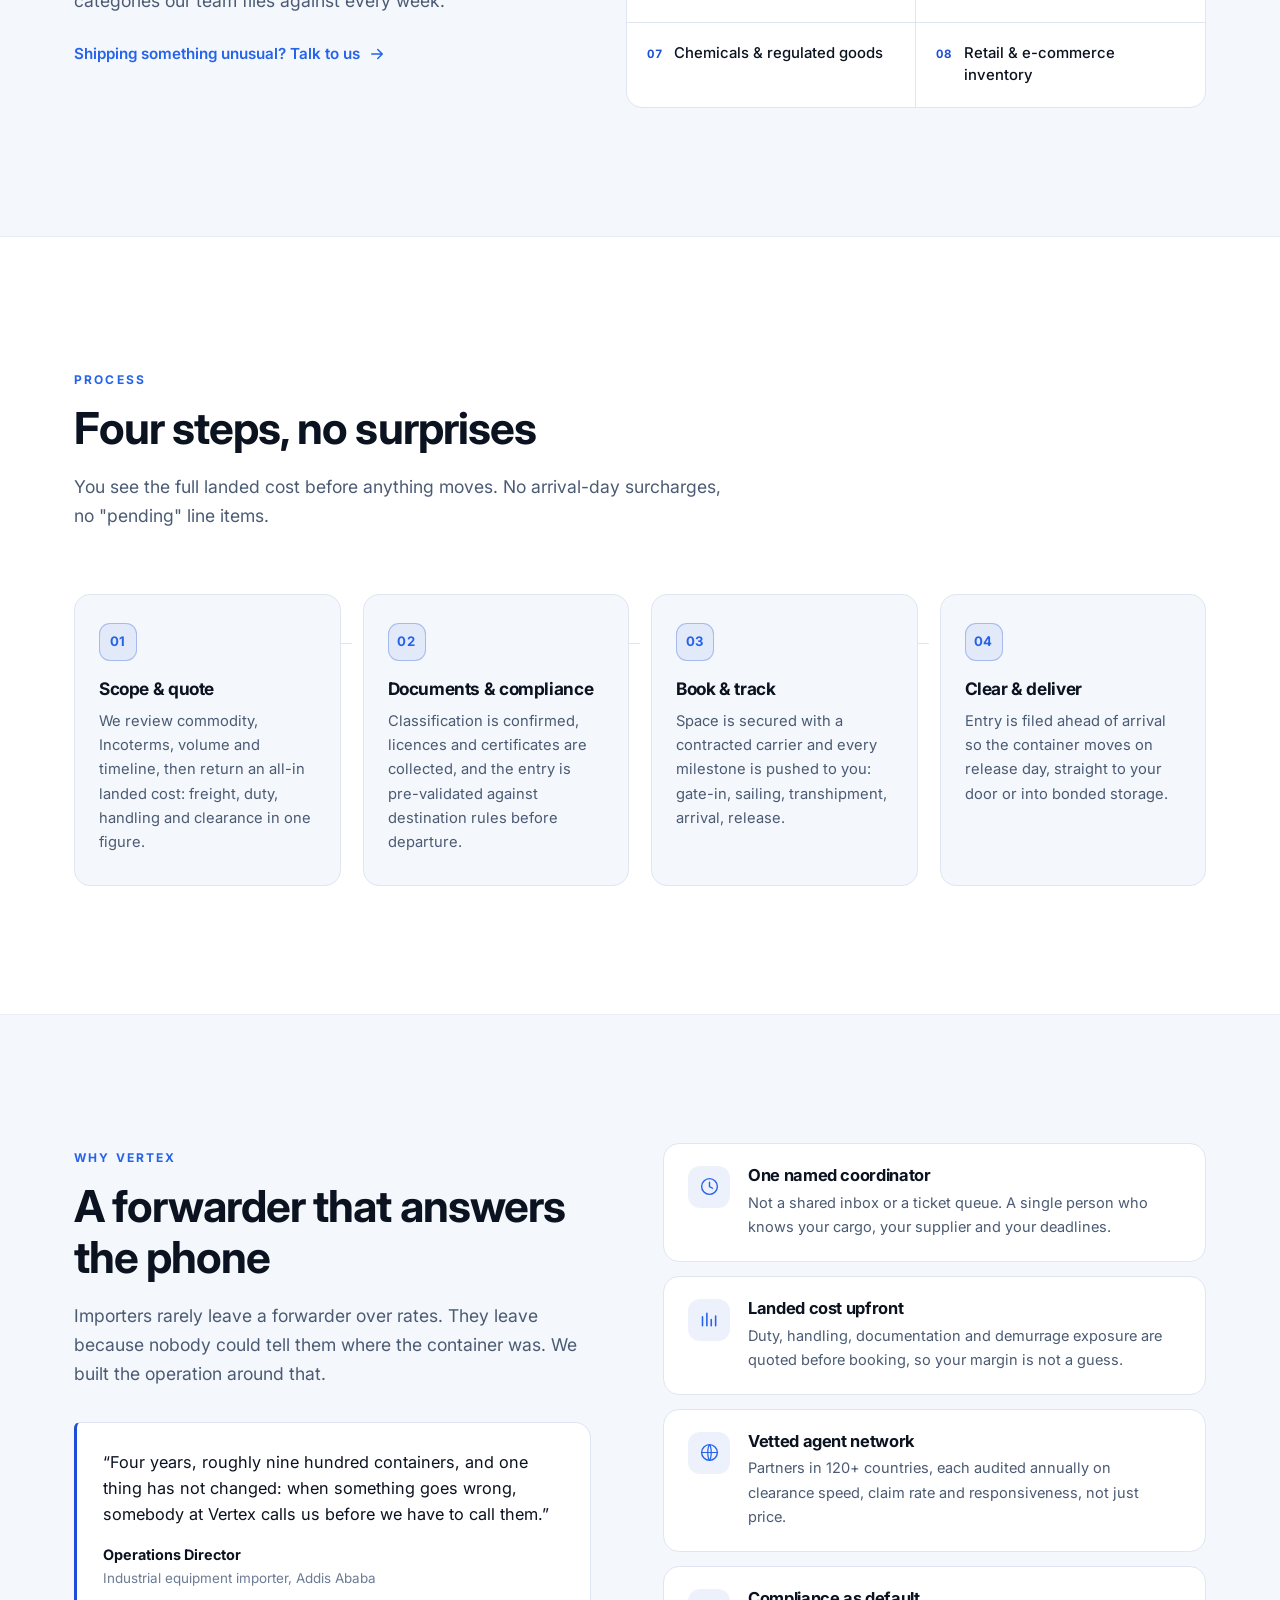
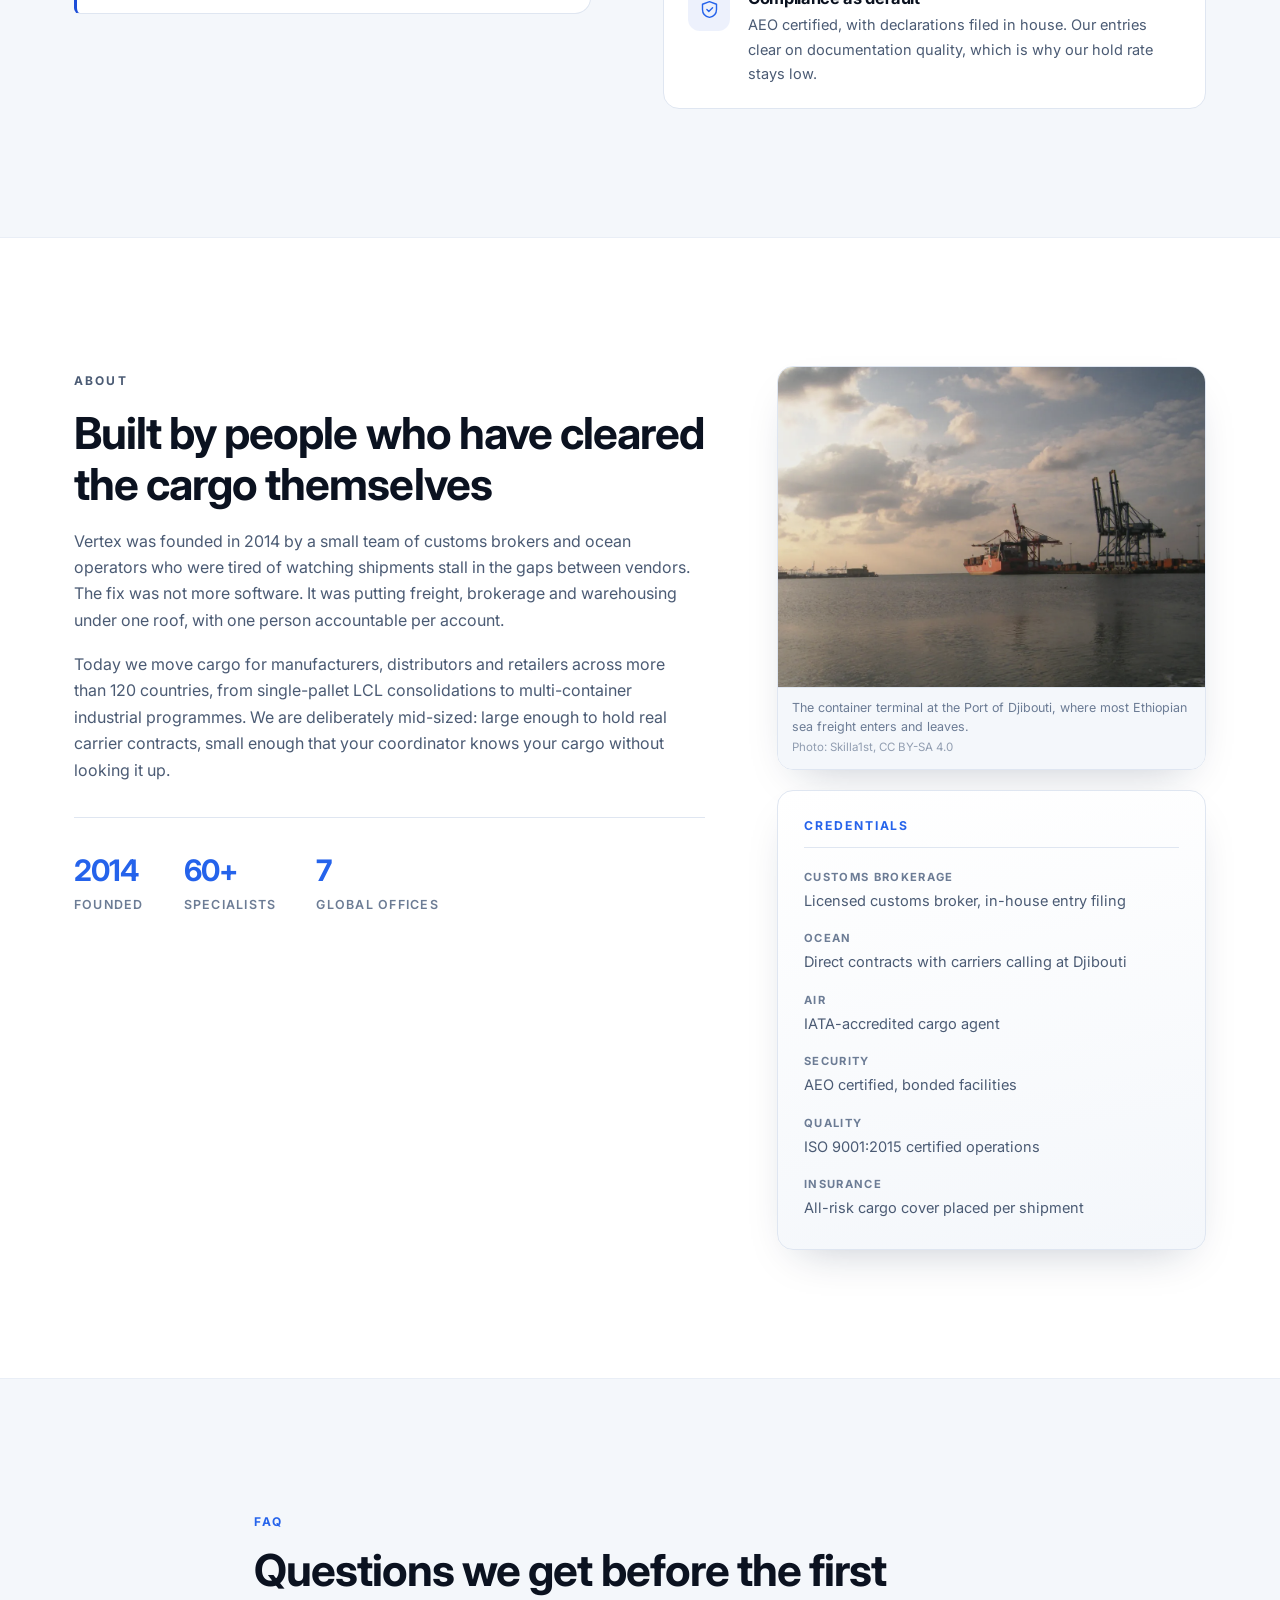
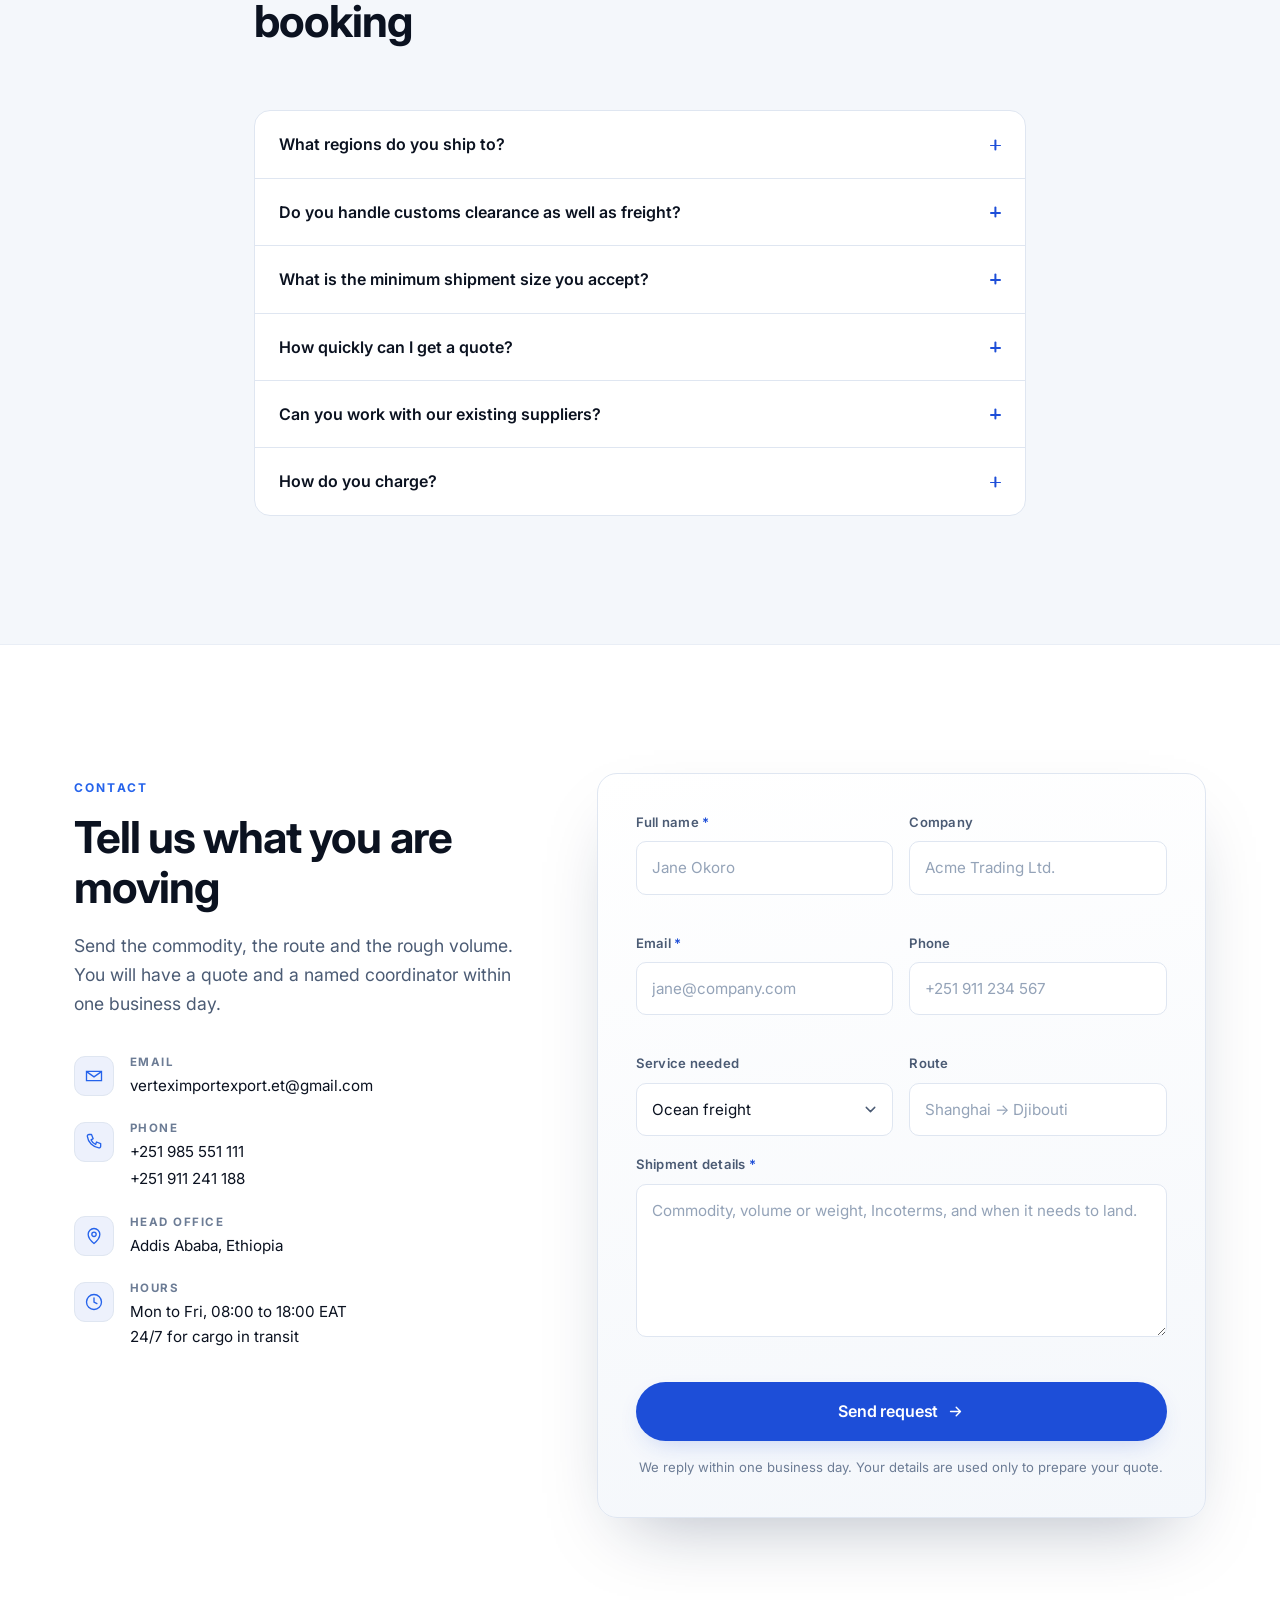
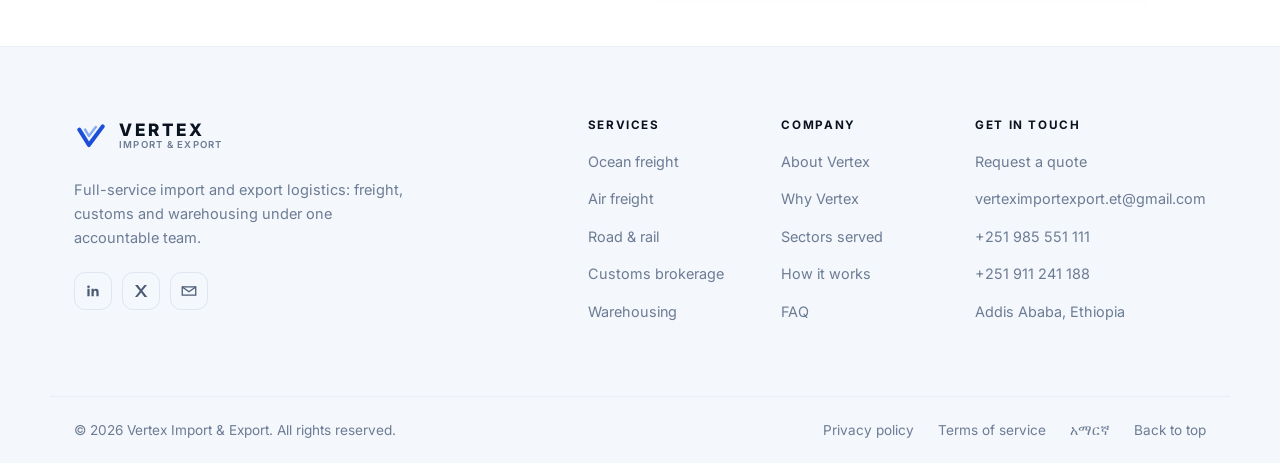
==== commit e3b030fb: "Localise content for an Ethiopian operation - About image is now the container terminal at the Port " ====
--- a/index.html
+++ b/index.html
@@ -38,7 +38,7 @@
 <link rel="preconnect" href="https://fonts.googleapis.com">
 <link rel="preconnect" href="https://fonts.gstatic.com" crossorigin>
 <link href="https://fonts.googleapis.com/css2?family=Inter:wght@400;500;600;700;800&amp;display=swap" rel="stylesheet">
-<link rel="stylesheet" href="styles.css">
+<link rel="stylesheet" href="styles.css?v=3">
 <link rel="preload" as="image" href="assets/img/hero-port.webp" type="image/webp" fetchpriority="high">
 
 <script type="application/ld+json">
@@ -58,11 +58,8 @@
       "telephone": ["+251985551111", "+251911241188"],
       "address": {
         "@type": "PostalAddress",
-        "streetAddress": "1200 Harbor Gateway, Suite 400",
-        "addressLocality": "Long Beach",
-        "addressRegion": "CA",
-        "postalCode": "90802",
-        "addressCountry": "US"
+        "addressLocality": "Addis Ababa",
+        "addressCountry": "ET"
       },
       "areaServed": { "@type": "Place", "name": "Worldwide" },
       "sameAs": [
@@ -262,8 +259,8 @@
       <p class="trust-label reveal">Accredited &amp; integrated with</p>
       <ul class="trust-list reveal">
         <li>IATA Cargo Agent</li>
-        <li>FMC Licensed NVOCC</li>
-        <li>C-TPAT Validated</li>
+        <li>Licensed clearing agent</li>
+        <li>Bonded warehouse operator</li>
         <li>AEO Certified</li>
         <li>ISO 9001:2015</li>
       </ul>
@@ -394,8 +391,8 @@
           </p>
           <ul class="card-list">
             <li>HS classification &amp; valuation</li>
-            <li>Duty, tariff &amp; FTA optimisation</li>
-            <li>Bonds, ISF &amp; AMS filing</li>
+            <li>Duty, tariff &amp; trade-agreement relief</li>
+            <li>Declarations, permits &amp; bank formalities</li>
           </ul>
         </article>
 
@@ -409,7 +406,7 @@
             labelling and inventory counts visible in real time.
           </p>
           <ul class="card-list">
-            <li>Bonded &amp; FTZ storage</li>
+            <li>Bonded &amp; duty-free storage</li>
             <li>Pick, pack &amp; kitting</li>
             <li>Cross-docking &amp; fulfilment</li>
           </ul>
@@ -530,7 +527,7 @@
           </blockquote>
           <cite>
             <strong>Operations Director</strong>
-            <span>Industrial equipment importer, Rotterdam</span>
+            <span>Industrial equipment importer, Addis Ababa</span>
           </cite>
         </div>
       </div>
@@ -569,7 +566,7 @@
           </span>
           <div>
             <h3>Compliance as default</h3>
-            <p>C-TPAT validated and AEO certified. Our entries clear on documentation quality, which is why our hold rate stays low.</p>
+            <p>AEO certified, with declarations filed in house. Our entries clear on documentation quality, which is why our hold rate stays low.</p>
           </div>
         </li>
       </ul>
@@ -606,19 +603,23 @@
       <aside class="about-side reveal">
         <figure class="about-figure">
           <picture>
-            <source type="image/webp" srcset="assets/img/about-port.webp">
-            <img src="assets/img/about-port.jpg" width="1100" height="820" loading="lazy" decoding="async"
-                 alt="Aerial view of a working container port and its terminal cranes">
+            <source type="image/webp" srcset="assets/img/about-djibouti.webp">
+            <img src="assets/img/about-djibouti.jpg" width="1100" height="820" loading="lazy" decoding="async"
+                 alt="Container cranes and a berthed container ship at the Port of Djibouti at sunset">
           </picture>
+          <figcaption>
+            The container terminal at the Port of Djibouti, where most Ethiopian sea freight enters and leaves.
+            <span class="credit">Photo: Skilla1st, CC BY-SA 4.0</span>
+          </figcaption>
         </figure>
 
         <div class="about-panel">
         <h3>Credentials</h3>
         <ul>
           <li><span>Customs brokerage</span>Licensed customs broker, in-house entry filing</li>
-          <li><span>Ocean</span>FMC-licensed NVOCC with direct carrier contracts</li>
+          <li><span>Ocean</span>Direct contracts with carriers calling at Djibouti</li>
           <li><span>Air</span>IATA-accredited cargo agent</li>
-          <li><span>Security</span>C-TPAT validated, AEO certified</li>
+          <li><span>Security</span>AEO certified, bonded facilities</li>
           <li><span>Quality</span>ISO 9001:2015 certified operations</li>
           <li><span>Insurance</span>All-risk cargo cover placed per shipment</li>
         </ul>
@@ -701,7 +702,7 @@
             </span>
             <div>
               <h3>Head office</h3>
-              <p>1200 Harbor Gateway, Suite 400<br>Long Beach, CA 90802</p>
+              <p>Addis Ababa, Ethiopia</p>
             </div>
           </li>
           <li>
@@ -710,7 +711,7 @@
             </span>
             <div>
               <h3>Hours</h3>
-              <p>Mon-Fri, 08:00-18:00 PT<br>24/7 for cargo in transit</p>
+              <p>Mon to Fri, 08:00 to 18:00 EAT<br>24/7 for cargo in transit</p>
             </div>
           </li>
         </ul>
@@ -765,7 +766,7 @@
           </div>
           <div class="field">
             <label for="route">Route</label>
-            <input type="text" id="route" name="route" placeholder="Shanghai &rarr; Long Beach">
+            <input type="text" id="route" name="route" placeholder="Shanghai &rarr; Djibouti">
           </div>
         </div>
 
@@ -858,7 +859,7 @@
           <li><a href="mailto:verteximportexport.et@gmail.com">verteximportexport.et@gmail.com</a></li>
           <li><a href="tel:+251985551111">+251 985 551 111</a></li>
           <li><a href="tel:+251911241188">+251 911 241 188</a></li>
-          <li><span>Long Beach, CA</span></li>
+          <li><span>Addis Ababa, Ethiopia</span></li>
         </ul>
       </div>
     </nav>
@@ -875,6 +876,6 @@
   </div>
 </footer>
 
-<script src="script.js" defer></script>
+<script src="script.js?v=3" defer></script>
 </body>
 </html>
--- a/styles.css
+++ b/styles.css
@@ -787,9 +787,28 @@
   overflow: hidden;
   box-shadow: var(--shadow);
 }
+.about-figure figcaption {
+  padding: 11px 14px 12px;
+  border-top: 1px solid var(--line);
+  background: var(--bg-alt);
+  color: var(--text-dim);
+  font-size: 0.78rem;
+  line-height: 1.5;
+}
+.about-figure .credit {
+  display: block;
+  margin-top: 3px;
+  opacity: 0.72;
+  font-size: 0.72rem;
+}
+
 .about-figure img {
+  /* height must be stated. height:100% would fill the figure and let
+     overflow:hidden clip the caption; omitting height lets the img's
+     height="820" attribute win over aspect-ratio. auto is the fix. */
+  display: block;
   width: 100%;
-  height: 100%;
+  height: auto;
   aspect-ratio: 4 / 3;
   object-fit: cover;
   filter: var(--photo-filter-tile);
